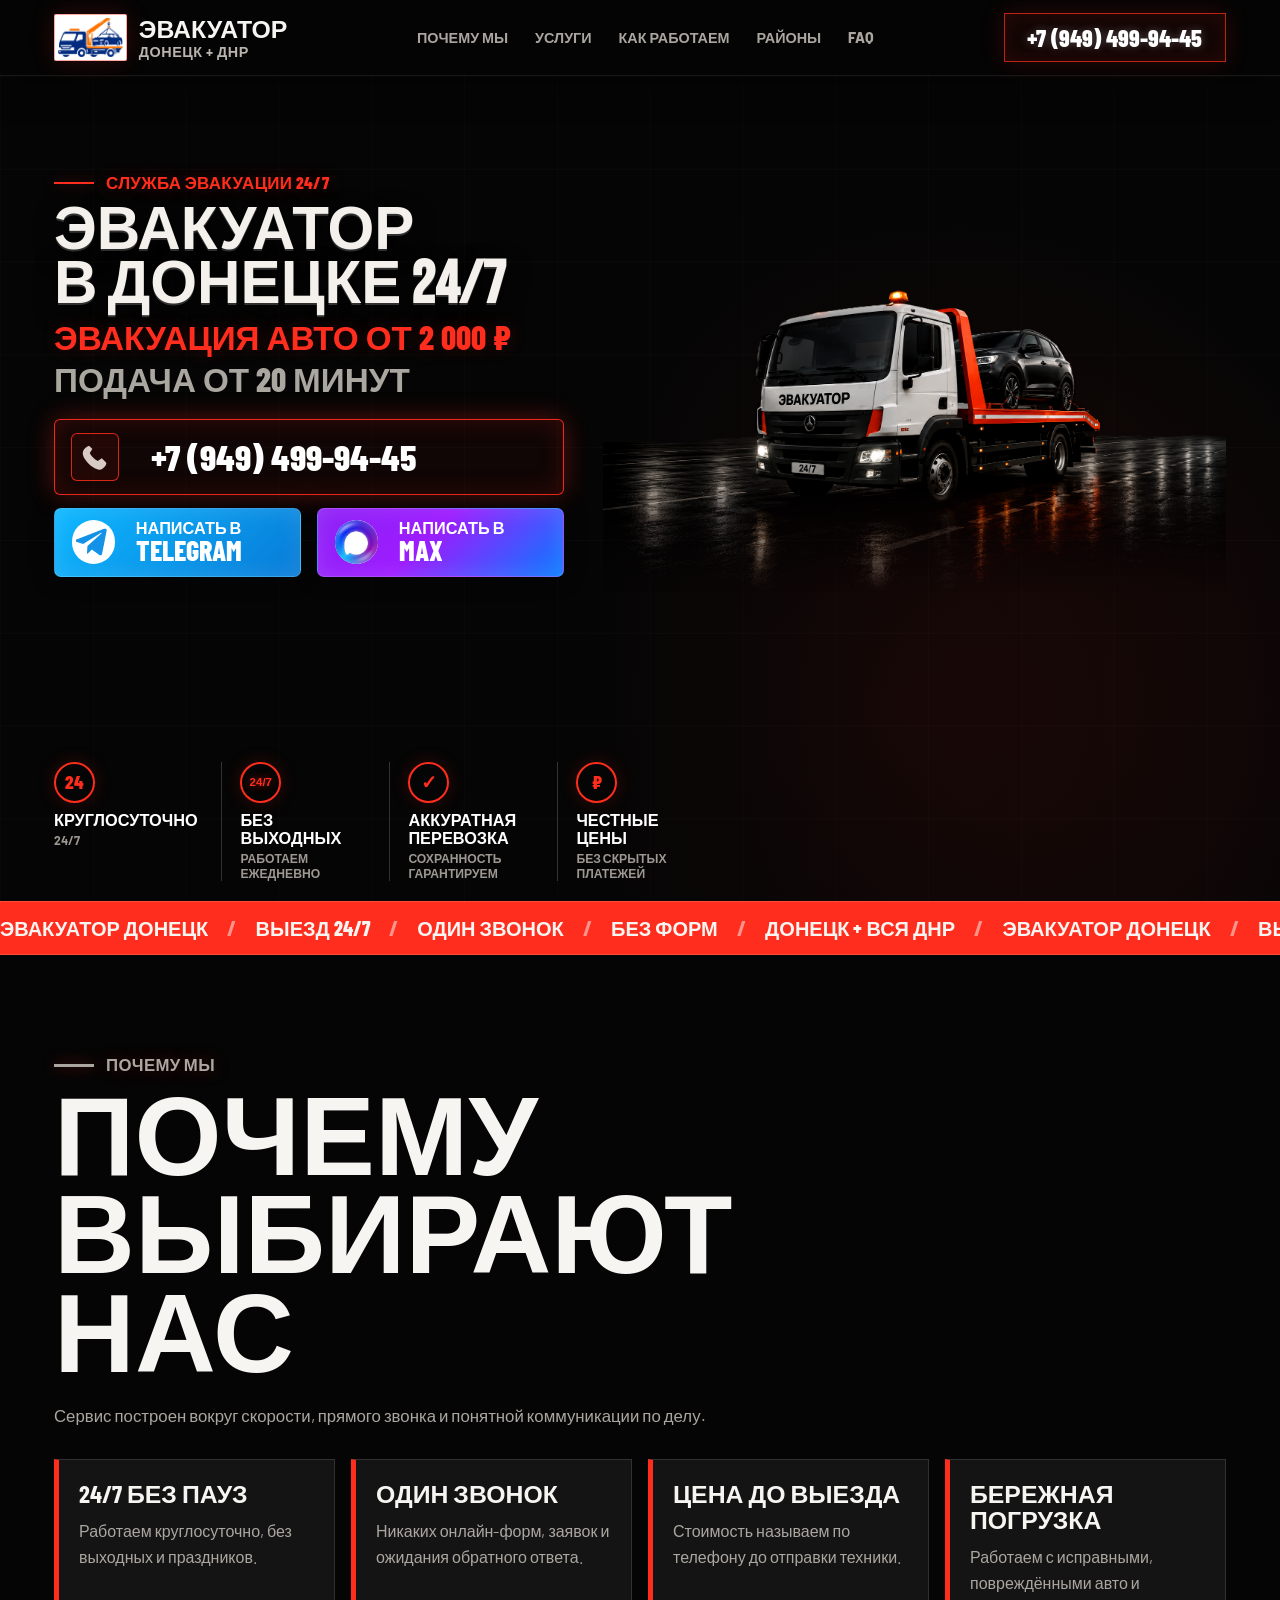
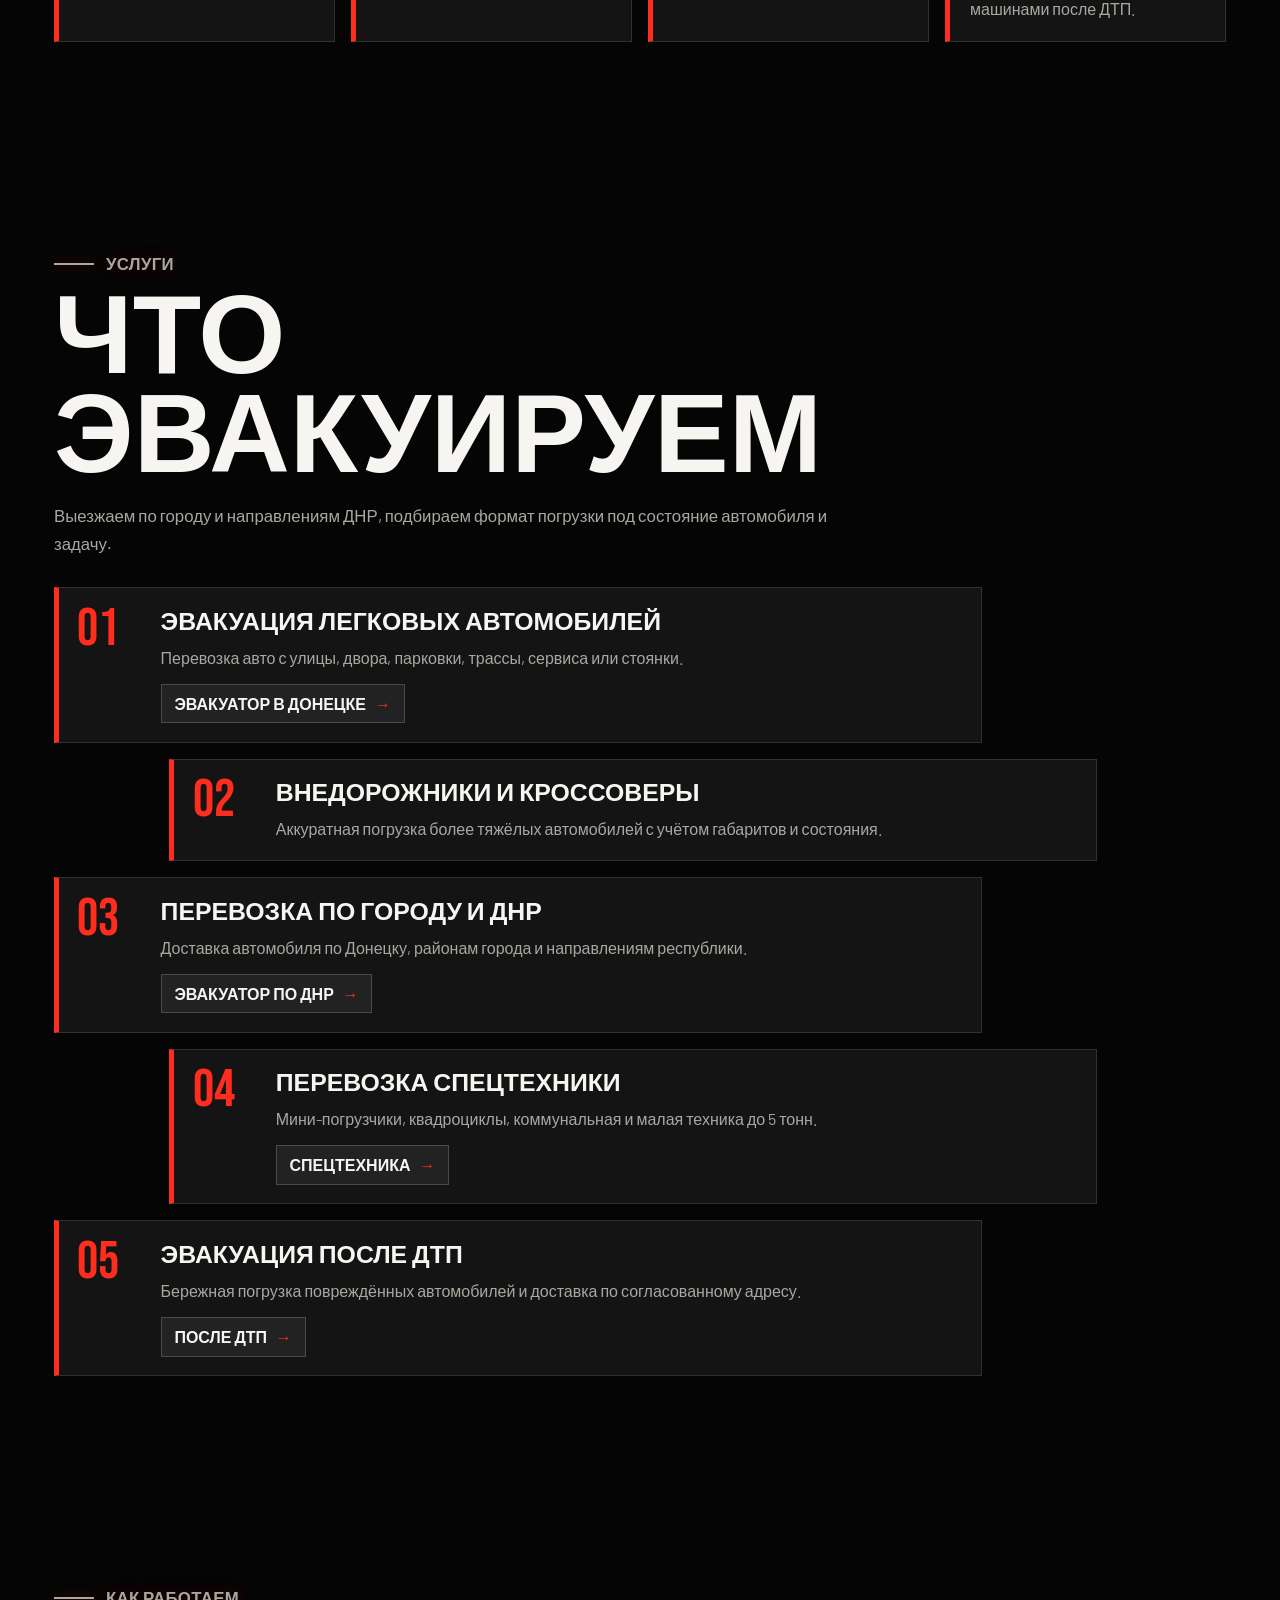
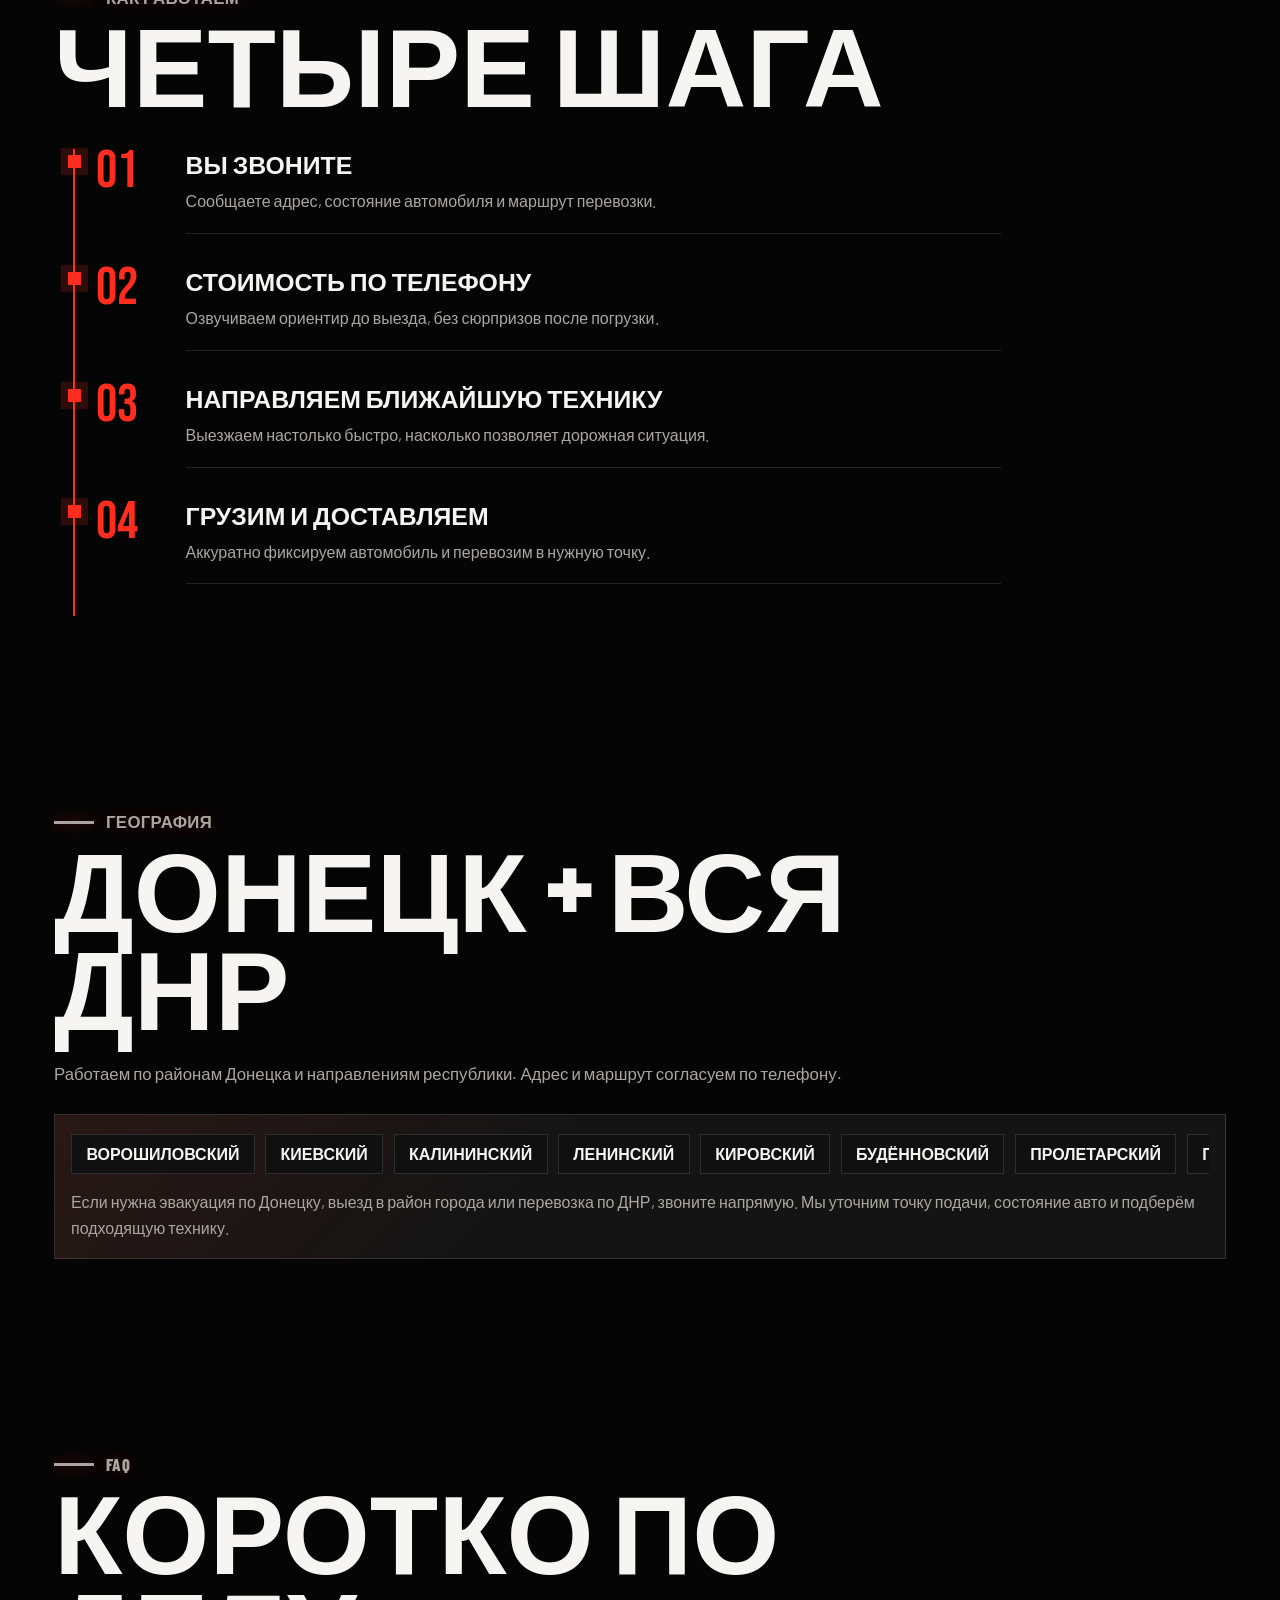
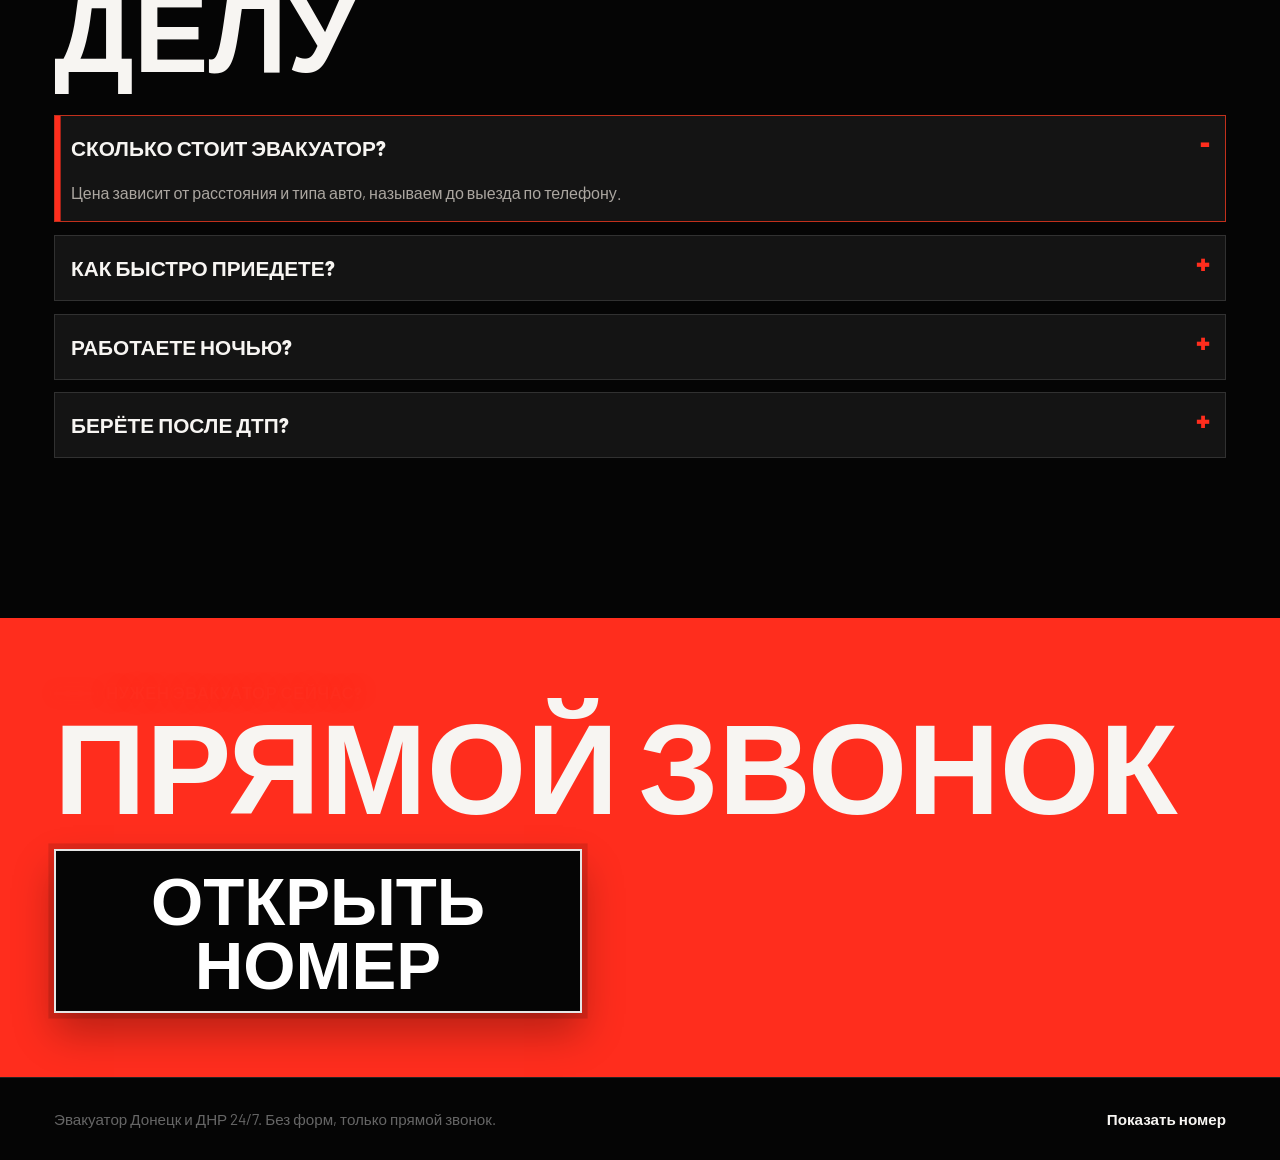
==== index.html @ 402a1382 "Make 24/7 benefit icon visible" ====
<!DOCTYPE html>
<html lang="ru">
<head>
  <!-- Yandex.Metrika counter -->
  <script type="text/javascript">
      (function(m,e,t,r,i,k,a){
          m[i]=m[i]||function(){(m[i].a=m[i].a||[]).push(arguments)};
          m[i].l=1*new Date();
          for (var j = 0; j < document.scripts.length; j++) {if (document.scripts[j].src === r) { return; }}
          k=e.createElement(t),a=e.getElementsByTagName(t)[0],k.async=1,k.src=r,a.parentNode.insertBefore(k,a)
      })(window, document,'script','https://mc.yandex.ru/metrika/tag.js?id=109136230', 'ym');

      ym(109136230, 'init', {ssr:true, webvisor:true, clickmap:true, ecommerce:"dataLayer", referrer: document.referrer, url: location.href, accurateTrackBounce:true, trackLinks:true});
  </script>
  <noscript><div><img src="https://mc.yandex.ru/watch/109136230" style="position:absolute; left:-9999px;" alt="" /></div></noscript>
  <!-- /Yandex.Metrika counter -->
  <meta charset="UTF-8">
  <meta name="viewport" content="width=device-width, initial-scale=1.0">
  <title>Эвакуатор в Донецке 24/7 | Эвакуация авто от 2 000 ₽</title>
  <meta name="description" content="Эвакуатор в Донецке и по всей ДНР 24/7. Подача от 20 минут, эвакуация авто от 2 000 ₽, звонок: +7 (949) 499-94-45.">
  <meta name="robots" content="index,follow">
  <meta name="theme-color" content="#0a0a0a">
  <link rel="canonical" href="https://evakuatordn.ru/">
  <meta property="og:locale" content="ru_RU">
  <meta property="og:type" content="website">
  <meta property="og:title" content="Эвакуатор в Донецке 24/7">
  <meta property="og:description" content="Эвакуация авто от 2 000 ₽, подача от 20 минут. Телефон: +7 (949) 499-94-45.">
  <meta property="og:url" content="https://evakuatordn.ru/">
  <meta property="og:site_name" content="Эвакуатор Донецк + ДНР">
  <meta property="og:image" content="assets/client-logo.png">
  <meta name="twitter:card" content="summary">
  <meta name="twitter:title" content="Эвакуатор в Донецке 24/7">
  <meta name="twitter:description" content="Один звонок, без форм и заявок. +7 (949) 499-94-45.">
  <link rel="icon" href="favicon.ico" sizes="any">
  <link rel="shortcut icon" href="favicon.ico" type="image/x-icon">
  <link rel="icon" type="image/png" sizes="120x120" href="favicon-120x120.png">
  <link rel="icon" type="image/png" sizes="48x48" href="favicon-48x48.png">
  <link rel="icon" type="image/png" sizes="32x32" href="favicon-32x32.png">
  <link rel="icon" type="image/png" sizes="16x16" href="favicon-16x16.png">
  <link rel="apple-touch-icon" sizes="180x180" href="apple-touch-icon.png">
  <link rel="manifest" href="site.webmanifest">
  <link rel="preconnect" href="https://fonts.googleapis.com">
  <link rel="preconnect" href="https://fonts.gstatic.com" crossorigin>
  <link href="https://fonts.googleapis.com/css2?family=Barlow:wght@400;500;600;700;800&family=Barlow+Condensed:wght@600;700;800&family=Bebas+Neue&display=swap" rel="stylesheet">
  <script type="application/ld+json">
    {
      "@context": "https://schema.org",
      "@type": "LocalBusiness",
      "name": "Эвакуатор Донецк + ДНР 24/7",
      "areaServed": ["Донецк", "ДНР"],
      "openingHours": "Mo-Su 00:00-23:59",
      "description": "Круглосуточная служба эвакуации автомобилей в Донецке и по всей ДНР.",
      "url": "https://evakuatordn.ru/",
      "telephone": "+79494999445"
    }
  </script>
  <style>
    :root {
      --bg: #0a0a0a;
      --surface: #141414;
      --surface-2: #1e1e1e;
      --red: #ff3b1f;
      --orange: #ff6b00;
      --text: #f0ede8;
      --muted: #9b948d;
      --dim: #666;
      --line: rgba(240, 237, 232, 0.12);
      --shadow: 0 26px 70px rgba(0, 0, 0, 0.45);
      --container: 1180px;
    }

    * {
      box-sizing: border-box;
    }

    html {
      scroll-behavior: smooth;
      background: var(--bg);
    }

    body {
      margin: 0;
      min-width: 320px;
      overflow-x: hidden;
      color: var(--text);
      font-family: "Barlow", Arial, sans-serif;
      background:
        linear-gradient(115deg, rgba(255, 59, 31, 0.08), transparent 36rem),
        repeating-linear-gradient(90deg, rgba(255, 255, 255, 0.025) 0 1px, transparent 1px 5rem),
        radial-gradient(circle at 92% 12%, rgba(255, 107, 0, 0.16), transparent 24rem),
        var(--bg);
    }

    body::before {
      content: "";
      position: fixed;
      inset: 0;
      z-index: -1;
      pointer-events: none;
      background:
        linear-gradient(135deg, transparent 0 48%, rgba(255, 59, 31, 0.12) 48% 49.4%, transparent 49.4% 100%),
        linear-gradient(45deg, transparent 0 61%, rgba(255, 107, 0, 0.08) 61% 62.2%, transparent 62.2% 100%);
      opacity: 0.82;
    }

    a {
      color: inherit;
      text-decoration: none;
    }

    button {
      font: inherit;
    }

    button.phone-gate {
      cursor: pointer;
      text-align: center;
    }

    .phone-gate-status {
      display: block;
      margin-top: 0.25rem;
      font-family: "Barlow", Arial, sans-serif;
      font-size: 0.78rem;
      font-weight: 700;
      line-height: 1.2;
      text-transform: none;
      opacity: 0.88;
    }

    .phone-gate.is-blocked {
      opacity: 0.72;
    }

    .phone-gate.is-pending {
      cursor: wait;
    }

    .phone-gate-number {
      display: inline-flex;
      align-items: baseline;
      justify-content: center;
      flex-wrap: nowrap;
      white-space: nowrap;
    }

    .phone-gate-number.is-animating {
      gap: 0.01em;
    }

    .phone-gate-char {
      display: inline-block;
      min-width: 0.28em;
      opacity: 0;
      transform: translateY(0.45em) scale(0.92);
      filter: blur(0.25em);
      animation: phoneCharReveal 0.48s ease-out forwards;
      animation-delay: var(--phone-char-delay, 0ms);
    }

    .footer-phone {
      display: inline-flex;
      width: max-content;
      padding: 0;
      border: 0;
      background: transparent;
      color: var(--text);
      font-weight: 800;
    }

    p,
    h1,
    h2,
    h3 {
      margin: 0;
    }

    .wrap {
      width: min(var(--container), calc(100% - 1.5rem));
      margin: 0 auto;
    }

    .site-header {
      position: sticky;
      top: 0;
      z-index: 20;
      border-bottom: 1px solid var(--line);
      background: rgba(10, 10, 10, 0.86);
      backdrop-filter: blur(18px);
    }

    .header-inner {
      display: flex;
      align-items: center;
      justify-content: space-between;
      gap: 1rem;
      min-height: 4.5rem;
    }

    .brand {
      display: inline-flex;
      align-items: center;
      gap: 0.75rem;
      min-width: 0;
    }

    .brand-mark {
      display: grid;
      place-items: center;
      width: 4.8rem;
      height: 2.85rem;
      flex: 0 0 4.8rem;
      border: 1px solid rgba(255, 59, 31, 0.65);
      background: #fff;
      box-shadow: 0 0 28px rgba(255, 59, 31, 0.24);
    }

    .brand svg {
      width: 1.55rem;
      height: 1.55rem;
      fill: none;
      stroke: var(--text);
      stroke-width: 2.2;
      stroke-linecap: round;
      stroke-linejoin: round;
    }

    .brand-mark img {
      width: 4.25rem;
      height: 2.25rem;
      object-fit: contain;
      display: block;
    }

    .brand-text {
      display: grid;
      line-height: 1;
    }

    .brand-text strong {
      font-family: "Barlow Condensed", Arial, sans-serif;
      font-size: 1.15rem;
      text-transform: uppercase;
    }

    .brand-text span {
      margin-top: 0.28rem;
      color: var(--muted);
      font-size: 0.78rem;
      font-weight: 700;
      text-transform: uppercase;
    }

    .nav {
      display: none;
      align-items: center;
      gap: 1.15rem;
      color: var(--muted);
      font-size: 0.86rem;
      font-weight: 800;
      text-transform: uppercase;
    }

    .nav a {
      transition: color 0.2s ease;
    }

    .nav a:hover,
    .nav a:focus-visible {
      color: var(--text);
    }

    .call-link {
      display: inline-flex;
      align-items: center;
      justify-content: center;
      min-height: 2.8rem;
      padding: 0.78rem 1rem;
      border: 1px solid rgba(255, 59, 31, 0.82);
      background: rgba(255, 59, 31, 0.1);
      color: var(--text);
      font-family: "Barlow Condensed", Arial, sans-serif;
      font-size: 1.05rem;
      font-weight: 800;
      box-shadow: 0 0 26px rgba(255, 59, 31, 0.22);
      white-space: nowrap;
      transition: transform 0.2s ease, background 0.2s ease, border-color 0.2s ease;
    }

    .call-link:hover,
    .call-link:focus-visible {
      transform: translateY(-2px);
      background: var(--red);
      border-color: var(--red);
    }

    .hero {
      position: relative;
      min-height: calc(100svh - 4.5rem);
      display: grid;
      align-content: center;
      padding: clamp(3rem, 11vw, 7rem) 0 3rem;
      overflow: hidden;
    }

    .hero::before {
      content: "";
      position: absolute;
      top: 12%;
      right: -26%;
      width: 68%;
      height: 40%;
      background: linear-gradient(90deg, transparent, var(--red), var(--orange));
      transform: skewX(-26deg) rotate(-9deg);
      opacity: 0.75;
      filter: blur(0.2px);
    }

    .hero-grid {
      position: relative;
      z-index: 1;
      display: grid;
      gap: 2rem;
    }

    .hero-copy {
      display: grid;
      align-content: center;
      gap: 1.1rem;
    }

    .kicker {
      display: inline-flex;
      align-items: center;
      gap: 0.7rem;
      color: var(--red);
      font-family: "Barlow Condensed", Arial, sans-serif;
      font-size: 1rem;
      font-weight: 800;
      text-transform: uppercase;
    }

    .kicker::before {
      content: "";
      width: 2.6rem;
      height: 0.18rem;
      background: var(--red);
    }

    .hero h1 {
      max-width: 12.5ch;
      font-family: "Bebas Neue", Impact, sans-serif;
      font-size: clamp(4.6rem, 15.5vw, 10.8rem);
      line-height: 0.9;
      text-transform: uppercase;
    }

    .hero h1 span:not(.cursor) {
      display: block;
    }

    .hero-title-price {
      color: var(--red);
      font-size: 0.64em;
      line-height: 0.95;
      white-space: nowrap;
    }

    .cursor {
      display: inline-block;
      width: 0.13em;
      height: 0.78em;
      margin-left: 0.05em;
      background: var(--red);
      animation: blink 0.85s step-end infinite;
      transform: translateY(0.08em);
    }

    .hero-lead {
      max-width: 46rem;
      color: var(--muted);
      font-size: clamp(1.08rem, 3.4vw, 1.45rem);
      line-height: 1.55;
    }

    .hero-actions {
      display: flex;
      flex-wrap: wrap;
      gap: 0.85rem;
    }

    .btn {
      display: inline-flex;
      align-items: center;
      justify-content: center;
      min-height: 3.65rem;
      padding: 1rem 1.35rem;
      border: 1px solid transparent;
      font-family: "Barlow Condensed", Arial, sans-serif;
      font-size: 1.2rem;
      font-weight: 800;
      text-transform: uppercase;
      transition: transform 0.2s ease, border-color 0.2s ease, background 0.2s ease;
    }

    .btn-primary {
      background: var(--red);
      color: var(--text);
      box-shadow: 0 18px 36px rgba(255, 59, 31, 0.28);
    }

    .btn-secondary {
      border-color: var(--line);
      background: rgba(255, 255, 255, 0.03);
      color: var(--text);
    }

    .btn:hover,
    .btn:focus-visible {
      transform: translateY(-3px);
      border-color: var(--red);
    }

    .hero-stats {
      display: grid;
      grid-template-columns: repeat(3, minmax(0, 1fr));
      border: 1px solid var(--line);
      background: rgba(20, 20, 20, 0.78);
    }

    .hero-stat {
      padding: 1rem;
      border-right: 1px solid var(--line);
    }

    .hero-stat:last-child {
      border-right: 0;
    }

    .hero-stat strong {
      display: block;
      color: var(--red);
      font-family: "Bebas Neue", Impact, sans-serif;
      font-size: clamp(2rem, 7vw, 3.6rem);
      line-height: 0.9;
    }

    .hero-stat span {
      display: block;
      margin-top: 0.45rem;
      color: var(--muted);
      font-size: 0.86rem;
      font-weight: 700;
      text-transform: uppercase;
    }

    .marquee {
      overflow: hidden;
      border-block: 1px solid rgba(255, 255, 255, 0.14);
      background: var(--red);
      color: var(--text);
    }

    .marquee-track {
      display: flex;
      width: max-content;
      animation: marquee 18s linear infinite;
      will-change: transform;
    }

    .marquee-group {
      display: flex;
      align-items: center;
      gap: 1.2rem;
      padding: 0.9rem 1.2rem 0.82rem 0;
      flex: 0 0 auto;
      font-family: "Barlow Condensed", Arial, sans-serif;
      font-size: 1.25rem;
      font-weight: 800;
      text-transform: uppercase;
      white-space: nowrap;
    }

    .marquee-group span::after {
      content: "/";
      margin-left: 1.2rem;
      color: rgba(240, 237, 232, 0.54);
    }

    section {
      padding: clamp(3.5rem, 10vw, 6rem) 0;
      scroll-margin-top: 5.2rem;
    }

    .section-head {
      display: grid;
      gap: 0.85rem;
      max-width: 52rem;
      margin-bottom: 1.6rem;
    }

    .section-head h2 {
      font-family: "Bebas Neue", Impact, sans-serif;
      font-size: clamp(3rem, 12vw, 7rem);
      line-height: 0.88;
      text-transform: uppercase;
    }

    .section-head p {
      color: var(--muted);
      font-size: 1.05rem;
      line-height: 1.65;
    }

    .why-row,
    .services-list {
      display: flex;
      gap: 1rem;
      overflow-x: auto;
      padding: 0.25rem 0 1rem;
      scroll-snap-type: x mandatory;
    }

    .why-row::-webkit-scrollbar,
    .services-list::-webkit-scrollbar {
      height: 0.55rem;
    }

    .why-row::-webkit-scrollbar-thumb,
    .services-list::-webkit-scrollbar-thumb {
      background: var(--red);
    }

    .why-card,
    .service-card {
      position: relative;
      min-width: min(20rem, 84vw);
      scroll-snap-align: start;
      border: 1px solid var(--line);
      border-left: 0.35rem solid var(--red);
      background: var(--surface);
      transition: transform 0.22s ease, border-color 0.22s ease, background 0.22s ease;
    }

    .why-card {
      padding: 1.25rem;
    }

    .why-card:hover,
    .service-card:hover {
      transform: translateX(0.35rem);
      border-left-color: var(--orange);
      background: var(--surface-2);
    }

    .why-card strong,
    .service-card h3 {
      display: block;
      font-family: "Barlow Condensed", Arial, sans-serif;
      font-size: 1.55rem;
      line-height: 1.05;
      text-transform: uppercase;
    }

    .why-card p,
    .service-card p {
      margin-top: 0.75rem;
      color: var(--muted);
      line-height: 1.6;
    }

    .service-link {
      display: inline-flex;
      align-items: center;
      width: max-content;
      max-width: 100%;
      margin-top: 0.85rem;
      padding: 0.55rem 0.8rem;
      border: 1px solid rgba(255, 255, 255, 0.18);
      background: rgba(255, 255, 255, 0.06);
      color: var(--text);
      font-family: "Barlow Condensed", Arial, sans-serif;
      font-size: 1rem;
      font-weight: 800;
      text-transform: uppercase;
      transition: transform 0.2s ease, border-color 0.2s ease, background 0.2s ease;
    }

    .service-link:hover,
    .service-link:focus-visible {
      transform: translateX(0.25rem);
      border-color: var(--red);
      background: rgba(255, 59, 31, 0.15);
    }

    .service-link::after {
      content: "→";
      margin-left: 0.55rem;
      color: var(--red);
    }

    .service-card {
      display: grid;
      grid-template-columns: 4.2rem minmax(0, 1fr);
      gap: 1rem;
      min-width: min(31rem, 88vw);
      padding: 1.15rem;
    }

    .service-num,
    .timeline-num {
      color: var(--red);
      font-family: "Bebas Neue", Impact, sans-serif;
      font-size: 3.3rem;
      line-height: 0.85;
    }

    .timeline {
      display: grid;
      gap: 0;
      border-left: 2px solid var(--red);
      margin-left: 1.2rem;
    }

    .timeline-item {
      position: relative;
      display: grid;
      grid-template-columns: 4.6rem minmax(0, 1fr);
      gap: 1rem;
      padding: 0 0 2rem 1.3rem;
    }

    .timeline-item::before {
      content: "";
      position: absolute;
      left: -0.47rem;
      top: 0.35rem;
      width: 0.82rem;
      height: 0.82rem;
      background: var(--red);
      box-shadow: 0 0 0 0.45rem rgba(255, 59, 31, 0.16);
    }

    .timeline-copy {
      padding-bottom: 1.2rem;
      border-bottom: 1px solid var(--line);
    }

    .timeline-copy h3 {
      font-family: "Barlow Condensed", Arial, sans-serif;
      font-size: 1.55rem;
      text-transform: uppercase;
    }

    .timeline-copy p {
      margin-top: 0.5rem;
      color: var(--muted);
      line-height: 1.6;
    }

    .coverage-panel {
      border: 1px solid var(--line);
      background:
        linear-gradient(135deg, rgba(255, 59, 31, 0.09), transparent 42%),
        var(--surface);
      padding: 1rem;
    }

    .districts {
      display: flex;
      gap: 0.65rem;
      overflow-x: auto;
      padding: 0.2rem 0 0.95rem;
      white-space: nowrap;
    }

    .districts span {
      display: inline-flex;
      align-items: center;
      min-height: 2.45rem;
      padding: 0.55rem 0.9rem;
      border: 1px solid var(--line);
      background: #101010;
      color: var(--text);
      font-family: "Barlow Condensed", Arial, sans-serif;
      font-weight: 800;
      text-transform: uppercase;
    }

    .coverage-panel p {
      color: var(--muted);
      line-height: 1.65;
    }

    .faq-list {
      display: grid;
      gap: 0.8rem;
    }

    .faq-item {
      border: 1px solid var(--line);
      background: var(--surface);
    }

    .faq-item summary {
      position: relative;
      display: flex;
      align-items: center;
      justify-content: space-between;
      gap: 1rem;
      padding: 1rem;
      cursor: pointer;
      font-family: "Barlow Condensed", Arial, sans-serif;
      font-size: 1.3rem;
      font-weight: 800;
      text-transform: uppercase;
      list-style: none;
    }

    .faq-item summary::-webkit-details-marker {
      display: none;
    }

    .faq-item summary::after {
      content: "+";
      color: var(--red);
      font-family: "Bebas Neue", Impact, sans-serif;
      font-size: 2rem;
      line-height: 1;
    }

    .faq-item[open] {
      border-color: rgba(255, 59, 31, 0.74);
      box-shadow: inset 0.35rem 0 0 var(--red);
    }

    .faq-item[open] summary::after {
      content: "-";
    }

    .faq-item p {
      padding: 0 1rem 1rem;
      color: var(--muted);
      line-height: 1.6;
    }

    .final-cta {
      margin: clamp(2rem, 7vw, 4rem) 0 0;
      padding: clamp(2rem, 8vw, 4rem) 0;
      background: var(--red);
      color: var(--text);
    }

    .cta-inner {
      display: grid;
      gap: 1rem;
    }

    .final-cta h2 {
      font-family: "Bebas Neue", Impact, sans-serif;
      font-size: clamp(3.2rem, 13vw, 8rem);
      line-height: 0.88;
      text-transform: uppercase;
    }

    .final-phone {
      display: inline-flex;
      align-items: center;
      justify-content: center;
      width: min(100%, 33rem);
      min-height: 5.35rem;
      padding: 1rem 1.25rem;
      border: 2px solid rgba(255, 255, 255, 0.9);
      background: #050505;
      color: #ffffff;
      font-family: "Barlow Condensed", Arial, sans-serif;
      font-size: clamp(1.75rem, 7vw, 4.2rem);
      font-weight: 800;
      line-height: 0.95;
      text-align: center;
      text-transform: uppercase;
      box-shadow:
        0 0 0 0.35rem rgba(5, 5, 5, 0.12),
        0 1.25rem 2.4rem rgba(0, 0, 0, 0.28);
      transition: transform 0.2s ease, box-shadow 0.2s ease, background 0.2s ease;
    }

    .final-phone:hover,
    .final-phone:focus-visible {
      transform: translateY(-2px);
      background: #121212;
      box-shadow:
        0 0 0 0.35rem rgba(255, 255, 255, 0.13),
        0 1.45rem 2.7rem rgba(0, 0, 0, 0.34);
    }

    .final-phone .phone-gate-number {
      width: 100%;
      color: #ffffff;
      text-shadow: 0 0.08rem 0.3rem rgba(0, 0, 0, 0.45);
    }

    .site-footer {
      padding: 2rem 0 6rem;
      border-top: 1px solid var(--line);
      color: var(--dim);
      font-size: 0.95rem;
    }

    .footer-inner {
      display: grid;
      gap: 0.65rem;
    }

    .mobile-call {
      position: fixed;
      left: auto;
      right: 1rem;
      bottom: 1rem;
      z-index: 30;
      display: inline-flex;
      align-items: center;
      justify-content: center;
      min-height: 3.6rem;
      padding: 0.9rem 1.15rem;
      background: var(--red);
      color: var(--text);
      font-family: "Barlow Condensed", Arial, sans-serif;
      font-size: 1.15rem;
      font-weight: 800;
      text-transform: uppercase;
      white-space: nowrap;
      box-shadow: 0 18px 40px rgba(255, 59, 31, 0.38);
      transition: transform 0.2s ease, background 0.2s ease;
    }

    .mobile-call:hover,
    .mobile-call:focus-visible {
      transform: translateY(-3px);
      background: #e62a14;
    }

    .reveal {
      opacity: 0;
      transform: translateY(1.6rem);
      transition: opacity 0.55s ease, transform 0.55s ease;
    }

    .reveal.is-visible {
      opacity: 1;
      transform: translateY(0);
    }

    @keyframes marquee {
      from {
        transform: translateX(0);
      }

      to {
        transform: translateX(-25%);
      }
    }

    @keyframes phoneCharReveal {
      to {
        opacity: 1;
        transform: translateY(0) scale(1);
        filter: blur(0);
      }
    }

    @keyframes blink {
      0%,
      48% {
        opacity: 1;
      }

      49%,
      100% {
        opacity: 0;
      }
    }

    @media (min-width: 760px) {
      .wrap {
        width: min(var(--container), calc(100% - 3rem));
      }

      .nav {
        display: flex;
      }

      .hero-grid {
        grid-template-columns: minmax(0, 1fr) minmax(18rem, 0.48fr);
        align-items: end;
      }

      .hero-stats {
        align-self: end;
        grid-template-columns: 1fr;
      }

      .hero-stat {
        border-right: 0;
        border-bottom: 1px solid var(--line);
      }

      .hero-stat:last-child {
        border-bottom: 0;
      }

      .why-card {
        min-width: 16rem;
      }

      .timeline {
        max-width: 58rem;
      }

      .site-footer {
        padding-bottom: 2rem;
      }

      .footer-inner {
        grid-template-columns: 1fr auto;
        align-items: center;
      }

      .mobile-call {
        right: 1.2rem;
        bottom: 1.2rem;
      }
    }

    @media (max-width: 520px) {
      .wrap {
        width: min(var(--container), calc(100% - 1.5rem));
      }

      .header-inner {
        gap: 0.55rem;
      }

      .brand {
        gap: 0.55rem;
      }

      .brand-mark {
        width: 3.65rem;
        height: 2.35rem;
        flex-basis: 3.65rem;
      }

      .brand-mark img {
        width: 3.2rem;
        height: 1.9rem;
      }

      .brand-text strong {
        font-size: 1rem;
      }

      .brand-text span {
        font-size: 0.7rem;
      }

      .call-link {
        flex: 0 1 auto;
        min-width: 0;
        max-width: 10.4rem;
        padding: 0.62rem 0.68rem;
        font-size: 0.9rem;
      }

      .hero h1 {
        max-width: 100%;
        overflow: visible;
        font-size: clamp(3.45rem, 13.8vw, 4.65rem);
        line-height: 1;
      }

      .hero-title-price {
        font-size: clamp(1.65rem, 7.15vw, 2.25rem);
        line-height: 1.08;
      }

      .hero-lead {
        max-width: 21rem;
      }

      .hero-actions {
        max-width: 18rem;
      }

      .mobile-call {
        left: 0;
        right: 0;
        bottom: 0;
        width: auto;
        min-height: 4.35rem;
        font-size: 1.05rem;
      }
    }

    @media (min-width: 1080px) {
      .why-row {
        overflow: visible;
      }

      .why-card {
        flex: 1 1 0;
        min-width: 0;
      }

      .services-list {
        flex-direction: column;
        overflow: visible;
      }

      .service-card {
        width: min(100%, 58rem);
      }

      .service-card:nth-child(even) {
        margin-left: min(9vw, 8rem);
      }
    }

    /* Redesign hero to match the supplied dark evacuation mockup. */
    :root {
      --red: #ff2d1d;
      --red-deep: #9f160f;
      --red-glow: rgba(255, 45, 29, 0.42);
      --blue: #1097f2;
      --blue-dark: #036dc1;
      --violet: #8f20ff;
      --violet-dark: #0b72ff;
      --text: #f7f5f2;
      --muted: #aba6a0;
      --line: rgba(255, 255, 255, 0.12);
      --container: 1172px;
    }

    body {
      background: #050505;
    }

    body::before {
      background:
        repeating-linear-gradient(90deg, rgba(255, 255, 255, 0.035) 0 1px, transparent 1px 5.75rem),
        repeating-linear-gradient(0deg, rgba(255, 255, 255, 0.025) 0 1px, transparent 1px 5.75rem);
      opacity: 0.5;
    }

    .site-header {
      position: sticky;
      z-index: 60;
      border-bottom: 1px solid rgba(255, 255, 255, 0.08);
      background: rgba(5, 5, 5, 0.91);
      box-shadow: 0 10px 34px rgba(0, 0, 0, 0.36);
    }

    .header-inner {
      min-height: 4.7rem;
    }

    .brand-mark {
      width: 4.55rem;
      height: 2.95rem;
      flex-basis: 4.55rem;
      border-color: rgba(255, 45, 29, 0.42);
      border-radius: 2px;
      box-shadow: 0 0 24px rgba(255, 45, 29, 0.18);
    }

    .brand-mark img {
      width: 4.05rem;
      height: 2.42rem;
    }

    .brand-text strong {
      font-size: 1.55rem;
      letter-spacing: 0;
      color: var(--text);
    }

    .brand-text span {
      color: #b9b4ad;
      font-size: 0.9rem;
      letter-spacing: 0.035em;
    }

    .nav {
      display: flex;
      gap: clamp(1rem, 2.1vw, 2rem);
      font-size: 0.9rem;
      color: #aaa59f;
    }

    .call-link {
      min-width: 13.9rem;
      min-height: 3rem;
      padding: 0.72rem 1.15rem;
      border: 1px solid rgba(255, 45, 29, 0.72);
      border-radius: 0;
      background: rgba(255, 45, 29, 0.055);
      color: #ffffff;
      font-family: "Barlow Condensed", Arial, sans-serif;
      font-size: 1.5rem;
      font-weight: 800;
      line-height: 1;
      text-shadow: 0 0 10px rgba(255, 255, 255, 0.28);
      box-shadow: inset 0 0 18px rgba(255, 45, 29, 0.1), 0 0 25px rgba(255, 45, 29, 0.16);
    }

    .menu-button {
      display: none;
      width: 3.2rem;
      height: 3.2rem;
      padding: 0;
      border: 0;
      background: transparent;
      color: var(--text);
    }

    .menu-button span {
      display: block;
      width: 2.45rem;
      height: 0.24rem;
      margin: 0.35rem auto;
      border-radius: 999px;
      background: currentColor;
      box-shadow: 0 0 12px rgba(255, 255, 255, 0.22);
    }

    .hero {
      isolation: isolate;
      min-height: calc(100svh - 4.7rem);
      align-content: start;
      padding: clamp(1.8rem, 3.2vw, 2.8rem) 0 1rem;
      background:
        linear-gradient(90deg, #050505 0%, #050505 43%, rgba(5, 5, 5, 0.83) 57%, rgba(5, 5, 5, 0.36) 100%),
        radial-gradient(circle at 70% 76%, rgba(255, 45, 29, 0.22), transparent 32rem);
    }

    .hero::before {
      content: none;
      display: none;
      z-index: -2;
    }

    .hero::after {
      content: "";
      position: absolute;
      inset: 0;
      z-index: -4;
      background:
        linear-gradient(180deg, rgba(255, 255, 255, 0.05) 0 1px, transparent 1px 100%),
        linear-gradient(90deg, rgba(255, 255, 255, 0.04) 0 1px, transparent 1px 100%);
      background-size: 5.8rem 5.8rem;
      opacity: 0.45;
    }

    .hero-grid {
      grid-template-columns: minmax(0, 0.92fr) minmax(28rem, 1.08fr);
      align-items: center;
      min-height: calc(100svh - 8.5rem);
      gap: clamp(1.5rem, 3vw, 3.5rem);
    }

    .hero-copy {
      align-content: start;
      gap: 0.62rem;
      padding-top: 0;
      min-width: 0;
    }

    .kicker {
      gap: 0.75rem;
      color: var(--red);
      font-size: 1.06rem;
      letter-spacing: 0.02em;
      text-shadow: 0 0 18px rgba(255, 45, 29, 0.28);
    }

    .kicker::before {
      width: 2.5rem;
      height: 0.16rem;
      background: currentColor;
      box-shadow: 0 0 14px var(--red-glow);
    }

    .hero h1 {
      max-width: 100%;
      color: #f4f1ec;
      font-size: clamp(3.25rem, 4.7vw, 4.65rem);
      line-height: 0.9;
      letter-spacing: 0;
      text-shadow:
        0 2px 0 rgba(255, 255, 255, 0.18),
        0 8px 22px rgba(0, 0, 0, 0.76);
    }

    .hero-title-price {
      display: block;
      color: var(--red);
      font-family: "Barlow Condensed", Arial, sans-serif;
      font-size: clamp(1.65rem, 2.6vw, 2.25rem);
      font-weight: 800;
      line-height: 0.94;
      text-transform: uppercase;
      white-space: nowrap;
      text-shadow: 0 0 18px rgba(255, 45, 29, 0.18);
    }

    .hero-lead {
      max-width: 27rem;
      color: #aaa6a0;
      font-family: "Barlow Condensed", Arial, sans-serif;
      font-size: clamp(1.55rem, 2.8vw, 2.08rem);
      font-weight: 800;
      line-height: 1;
      text-transform: uppercase;
    }

    .hero-actions {
      display: grid;
      width: min(100%, 35.2rem);
      gap: 0.78rem;
      margin-top: 0.8rem;
    }

    .hero-phone {
      display: grid;
      grid-template-columns: 3.75rem 1fr;
      align-items: center;
      gap: 1.25rem;
      min-height: 4.75rem;
      padding: 0.68rem 1rem;
      border: 1px solid rgba(255, 45, 29, 0.92);
      border-radius: 6px;
      background: rgba(255, 45, 29, 0.045);
      color: #ffffff;
      font-family: "Barlow Condensed", Arial, sans-serif;
      font-size: clamp(2rem, 2.85vw, 2.75rem);
      font-weight: 800;
      line-height: 1;
      box-shadow:
        inset 0 0 26px rgba(255, 45, 29, 0.16),
        0 0 26px rgba(255, 45, 29, 0.32);
      white-space: nowrap;
    }

    .hero-phone-icon {
      display: grid;
      place-items: center;
      width: 3rem;
      height: 3rem;
      border: 1px solid rgba(255, 45, 29, 0.82);
      border-radius: 6px;
      color: #d7cbc4;
      background: rgba(255, 45, 29, 0.08);
    }

    .hero-phone-icon svg,
    .messenger-icon svg {
      width: 2.15rem;
      height: 2.15rem;
      fill: currentColor;
    }

    .messenger-row {
      display: grid;
      grid-template-columns: repeat(2, minmax(0, 1fr));
      gap: 1rem;
    }

    .messenger-btn {
      display: grid;
      grid-template-columns: 4rem 1fr;
      align-items: center;
      min-height: 4.25rem;
      padding: 0.72rem 1.05rem;
      border: 1px solid rgba(255, 255, 255, 0.2);
      border-radius: 7px;
      color: #ffffff;
      overflow: hidden;
      min-width: 0;
      box-shadow: inset 0 0 22px rgba(255, 255, 255, 0.13), 0 0 22px rgba(0, 0, 0, 0.34);
    }

    .messenger-telegram {
      background: linear-gradient(135deg, #0db7ff, #087bd8);
    }

    .messenger-max {
      background: linear-gradient(135deg, #8d20f6 0%, #9d1cff 44%, #087bff 100%);
    }

    .messenger-icon {
      display: grid;
      place-items: center;
      width: 2.7rem;
      height: 2.7rem;
      border-radius: 999px;
      background: #ffffff;
      color: #1392e8;
    }

    .messenger-icon-max {
      overflow: hidden;
      background: #ffffff;
      border: 0;
    }

    .messenger-icon-max::after {
      content: none;
    }

    .messenger-icon-max img {
      width: 100%;
      height: 100%;
      object-fit: cover;
      transform: scale(1.2);
    }

    .messenger-btn small,
    .messenger-btn strong {
      display: block;
      font-family: "Barlow Condensed", Arial, sans-serif;
      line-height: 0.95;
      text-transform: uppercase;
    }

    .messenger-btn small {
      font-size: 1.02rem;
      font-weight: 600;
    }

    .messenger-btn strong {
      margin-top: 0.12rem;
      font-size: 1.75rem;
      font-weight: 800;
    }

    .hero-visual {
      position: relative;
      z-index: 0;
      width: 100%;
      min-width: 0;
      height: clamp(21rem, 34vw, 30rem);
      pointer-events: none;
    }

    .hero-red-slab {
      display: none;
    }

    .hero-visual picture,
    .hero-visual img {
      position: absolute;
      inset: 0;
      width: 100%;
      height: 100%;
    }

    .hero-visual img {
      z-index: 1;
      object-fit: contain;
      object-position: center bottom;
      filter: contrast(1.04) saturate(1.05) brightness(1.06);
      mix-blend-mode: normal;
      -webkit-mask-image: linear-gradient(to bottom, #000 0%, #000 68%, rgba(0, 0, 0, 0.92) 76%, transparent 100%);
      mask-image: linear-gradient(to bottom, #000 0%, #000 68%, rgba(0, 0, 0, 0.92) 76%, transparent 100%);
    }

    .hero-visual::after {
      content: none;
    }

    .hero-benefits {
      grid-column: 1 / -1;
      display: grid;
      grid-template-columns: repeat(4, minmax(0, 1fr));
      width: min(42rem, 100%);
      align-self: end;
      margin-top: 0.85rem;
      color: #ffffff;
    }

    .hero-benefit {
      display: grid;
      gap: 0.28rem;
      min-height: 4.7rem;
      padding: 0 1.15rem;
      border-right: 1px solid rgba(255, 255, 255, 0.18);
      align-content: start;
    }

    .hero-benefit:first-child {
      padding-left: 0;
    }

    .hero-benefit:last-child {
      border-right: 0;
    }

    .benefit-icon {
      display: grid;
      place-items: center;
      width: 2.55rem;
      height: 2.55rem;
      margin-bottom: 0.25rem;
      border: 2px solid var(--red);
      border-radius: 999px;
      color: var(--red);
      font-family: "Barlow Condensed", Arial, sans-serif;
      font-size: 1.18rem;
      font-weight: 800;
      line-height: 1;
      box-shadow: 0 0 18px rgba(255, 45, 29, 0.18);
    }

    .benefit-icon-247 {
      font-family: Arial, sans-serif;
      font-size: 0.72rem;
      font-weight: 900;
      letter-spacing: 0;
      line-height: 1;
      text-shadow: 0 0 8px rgba(255, 45, 29, 0.65);
    }

    .benefit-icon-247 b {
      display: block;
      color: inherit;
      font: inherit;
    }

    .hero-benefit strong {
      font-family: "Barlow Condensed", Arial, sans-serif;
      font-size: 1.02rem;
      line-height: 1.07;
      text-transform: uppercase;
    }

    .hero-benefit span:last-child {
      color: #9d9891;
      font-size: 0.76rem;
      font-weight: 700;
      line-height: 1.25;
      text-transform: uppercase;
    }

    .mobile-call {
      display: none !important;
    }

    @media (min-width: 1180px) {
      .hero-grid {
        grid-template-columns: minmax(0, 0.9fr) minmax(32rem, 1.1fr);
      }
    }

    @media (max-width: 980px) {
      .nav {
        display: none;
      }

      .menu-button {
        display: block;
      }

      .call-link {
        min-width: 12.4rem;
        font-size: 1.32rem;
      }

      .hero-grid {
        grid-template-columns: 1fr;
        min-height: auto;
      }

      .hero h1 {
        font-size: clamp(3.9rem, 8.4vw, 5.1rem);
      }

      .hero-visual {
        width: min(48rem, 100%);
        height: min(27rem, 54vw);
        margin: 0 auto;
      }
    }

    @media (max-width: 640px) {
      .site-header {
        position: relative;
        overflow: hidden;
      }

      .site-header .wrap {
        width: calc(100vw - 1.5rem);
        max-width: calc(100vw - 1.5rem);
      }

      .header-inner {
        position: relative;
        min-height: 5rem;
        gap: 0.45rem;
        padding-right: 0;
      }

      .brand-mark {
        width: 3.75rem;
        height: 2.7rem;
        flex-basis: 3.75rem;
      }

      .brand-mark img {
        width: 3.3rem;
        height: 2.12rem;
      }

      .brand-text strong {
        font-size: 1.08rem;
      }

      .brand-text span {
        font-size: 0.65rem;
      }

      .call-link {
        position: static;
        min-width: 0;
        width: 3rem;
        height: 3rem;
        margin-left: auto;
        padding: 0;
        font-size: 0;
        border-radius: 5px;
        transform: none;
        z-index: 2;
      }

      .call-link::before {
        content: "\260E";
        font-size: 1.55rem;
        line-height: 1;
      }

      .menu-button {
        position: static;
        display: grid;
        place-content: center;
        flex: 0 0 2.7rem;
        width: 2.7rem;
        height: 2.7rem;
        transform: none;
        z-index: 3;
      }

      .menu-button span {
        width: 2rem;
        height: 0.2rem;
      }

      .nav.is-open {
        position: fixed;
        top: 5rem;
        left: 0.75rem;
        right: 0.75rem;
        z-index: 80;
        display: grid;
        gap: 0.75rem;
        padding: 1rem;
        border: 1px solid rgba(255, 45, 29, 0.55);
        border-radius: 7px;
        background: rgba(5, 5, 5, 0.96);
        box-shadow: 0 18px 42px rgba(0, 0, 0, 0.55);
      }

      .hero {
        min-height: auto;
        padding: 2.1rem 0 0;
        background: #050505;
      }

      .hero::before {
        right: -9.5rem;
        bottom: 15.7rem;
        width: 28rem;
        height: 13rem;
      }

      .hero-grid {
        gap: 0;
      }

      .hero-copy {
        gap: 0.7rem;
        padding-top: 0;
      }

      .kicker {
        font-size: 1rem;
      }

      .hero h1 {
        max-width: 100%;
        font-size: clamp(3.12rem, 13.7vw, 3.65rem);
        line-height: 0.92;
      }

      .hero-title-price {
        max-width: 21rem;
        font-size: clamp(1.04rem, 4.65vw, 1.24rem);
        line-height: 1.08;
        white-space: normal;
      }

      .hero-lead {
        font-size: clamp(1.18rem, 5.1vw, 1.42rem);
      }

      .hero-actions {
        width: 100%;
        gap: 0.7rem;
        margin-top: 1.25rem;
      }

      .hero-phone {
        grid-template-columns: 3.25rem 1fr;
        gap: 0.72rem;
        min-height: 5.55rem;
        padding: 0.78rem 0.85rem;
        font-size: clamp(1.9rem, 8.15vw, 2.28rem);
        border-radius: 7px;
      }

      .hero-phone-icon {
        width: 3.25rem;
        height: 3.25rem;
      }

      .messenger-row {
        grid-template-columns: 1fr;
        gap: 0.7rem;
      }

      .messenger-btn {
        grid-template-columns: 4.25rem 1fr;
        min-height: 5.35rem;
        padding: 0.85rem 1.15rem;
      }

      .messenger-icon {
        width: 3.45rem;
        height: 3.45rem;
      }

      .messenger-icon svg {
        width: 2.5rem;
        height: 2.5rem;
      }

      .messenger-icon-max {
        border-width: 0.68rem;
      }

      .messenger-btn small {
        font-size: 1.04rem;
      }

      .messenger-btn strong {
        font-size: 1.84rem;
      }

      .hero-visual {
        position: relative;
        right: auto;
        bottom: auto;
        width: calc(100% + 1.5rem);
        height: clamp(13rem, 60vw, 18rem);
        margin: 0.35rem -0.75rem 0;
        order: 2;
      }

      .hero-red-slab {
        inset: 22% -22% 15% 45%;
      }

      .hero-visual img {
        object-position: center bottom;
        filter: contrast(1.04) saturate(1.05) brightness(1.06);
      }

      .hero-benefits {
        order: 3;
        width: 100%;
        grid-template-columns: repeat(4, minmax(0, 1fr));
        margin: 0;
        padding: 0 0 1.8rem;
      }

      .hero-benefit {
        min-height: 8.2rem;
        padding: 0 0.3rem;
        text-align: center;
        justify-items: center;
      }

      .hero-benefit:first-child {
        padding-left: 0;
      }

      .hero-benefit:last-child {
        padding-right: 0;
      }

      .hero-benefit:nth-child(4) {
        display: grid;
      }

      .hero-benefits {
        grid-template-columns: repeat(2, minmax(0, 1fr));
        row-gap: 1rem;
      }

      .benefit-icon {
        width: 2.05rem;
        height: 2.05rem;
        font-size: 0.92rem;
      }

      .benefit-icon-247 {
        width: 2.3rem;
        height: 2.3rem;
        font-size: 0.62rem;
      }

      .hero-benefit strong {
        font-size: 0.66rem;
      }

      .hero-benefit span:last-child {
        font-size: 0.54rem;
      }

      .marquee {
        display: none;
      }
    }

    @media (max-width: 400px) {
      .brand-text strong {
        font-size: 1.18rem;
      }

      .brand-text span {
        font-size: 0.72rem;
      }

      .hero h1 {
        font-size: 2.9rem;
      }

      .hero-phone {
        font-size: 1.72rem;
      }
    }

    @media (prefers-reduced-motion: reduce) {
      *,
      *::before,
      *::after {
        animation-duration: 0.01ms !important;
        animation-iteration-count: 1 !important;
        transition-duration: 0.01ms !important;
      }

      html {
        scroll-behavior: auto;
      }

      .reveal {
        opacity: 1;
        transform: none;
      }
    }
  </style>
</head>
<body>
  <header class="site-header">
    <div class="wrap header-inner">
      <a class="brand" href="#hero" aria-label="Эвакуатор Донецк и ДНР">
        <span class="brand-mark" aria-hidden="true">
          <img src="assets/client-logo.png" alt="">
        </span>
        <span class="brand-text">
          <strong>Эвакуатор</strong>
          <span>Донецк + ДНР</span>
        </span>
      </a>

      <nav class="nav" aria-label="Навигация">
        <a href="#why">Почему мы</a>
        <a href="#services">Услуги</a>
        <a href="#how">Как работаем</a>
        <a href="#coverage">Районы</a>
        <a href="#faq">FAQ</a>
      </nav>

      <a class="call-link" href="tel:+79494999445" aria-label="Позвонить +7 949 499 94 45">+7 (949) 499-94-45</a>
      <button class="menu-button" type="button" aria-label="Открыть меню" aria-expanded="false"><span></span><span></span><span></span></button>
    </div>
  </header>

  <main>
    <section class="hero" id="hero">
      <div class="wrap hero-grid">
        <div class="hero-copy">
          <p class="kicker">Служба эвакуации 24/7</p>
          <h1><span>Эвакуатор</span><span>в Донецке 24/7</span></h1>
          <p class="hero-title-price">Эвакуация авто от 2 000 ₽</p>
          <p class="hero-lead">Подача от 20 минут</p>

          <div class="hero-actions">
            <a class="hero-phone" href="tel:+79494999445" aria-label="Позвонить +7 949 499 94 45">
              <span class="hero-phone-icon" aria-hidden="true">
                <svg viewBox="0 0 24 24" focusable="false">
                  <path d="M7.2 3.4 10 6.2 8.2 9c1.2 2.4 3.1 4.3 5.6 5.6l2.8-1.8 2.8 2.8c.4.4.5 1 .2 1.5-.8 1.6-2.1 2.9-3.6 3.4-1.2.4-2.6.1-4.3-.7a21.2 21.2 0 0 1-7.5-7.5c-.8-1.7-1.1-3.1-.7-4.3.5-1.5 1.8-2.8 3.4-3.6.5-.3 1.1-.2 1.5.2Z"/>
                </svg>
              </span>
              <span>+7 (949) 499-94-45</span>
            </a>

            <div class="messenger-row" aria-label="Мессенджеры">
              <a class="messenger-btn messenger-telegram" href="tg://resolve?phone=79494999109" data-telegram-phone="79494999109" aria-label="Написать в Telegram">
                <span class="messenger-icon" aria-hidden="true">
                  <svg viewBox="0 0 24 24" focusable="false">
                    <path d="M21.5 3.5 18.2 20c-.2 1.1-1 1.4-1.9.9l-5.2-3.8-2.5 2.4c-.3.3-.5.5-1 .5l.4-5.3 9.7-8.8c.4-.4-.1-.6-.7-.2L5 13.2.1 11.7c-1.1-.3-1.1-1.1.2-1.6L19.6 2.7c.9-.3 1.8.2 1.9.8Z"/>
                  </svg>
                </span>
                <span><small>Написать в</small><strong>Telegram</strong></span>
              </a>

              <a class="messenger-btn messenger-max" href="https://max.ru/" target="_blank" rel="noopener" data-max-phone="7949449999445" aria-label="Написать в MAX">
                <span class="messenger-icon messenger-icon-max" aria-hidden="true"><img src="assets/max-logo.jpg" alt=""></span>
                <span><small>Написать в</small><strong>MAX</strong></span>
              </a>
            </div>
          </div>
        </div>

        <div class="hero-visual" aria-hidden="true">
          <img src="assets/tow-truck-road.png" alt="">
        </div>

        <div class="hero-benefits" aria-label="Преимущества">
          <div class="hero-benefit">
            <span class="benefit-icon">24</span>
            <strong>Круглосуточно</strong>
            <span>24/7</span>
          </div>
          <div class="hero-benefit">
            <span class="benefit-icon benefit-icon-247" aria-label="24 часа, 7 дней в неделю"><b>24/7</b></span>
            <strong>Без выходных</strong>
            <span>Работаем ежедневно</span>
          </div>
          <div class="hero-benefit">
            <span class="benefit-icon">✓</span>
            <strong>Аккуратная перевозка</strong>
            <span>Сохранность гарантируем</span>
          </div>
          <div class="hero-benefit">
            <span class="benefit-icon">₽</span>
            <strong>Честные цены</strong>
            <span>Без скрытых платежей</span>
          </div>
        </div>
      </div>
    </section>

    <div class="marquee" aria-label="Бегущая строка">
      <div class="marquee-track">
        <div class="marquee-group">
          <span>Эвакуатор Донецк</span>
          <span>Выезд 24/7</span>
          <span>Один звонок</span>
          <span>Без форм</span>
          <span>Донецк + вся ДНР</span>
        </div>
        <div class="marquee-group" aria-hidden="true">
          <span>Эвакуатор Донецк</span>
          <span>Выезд 24/7</span>
          <span>Один звонок</span>
          <span>Без форм</span>
          <span>Донецк + вся ДНР</span>
        </div>
        <div class="marquee-group" aria-hidden="true">
          <span>Эвакуатор Донецк</span>
          <span>Выезд 24/7</span>
          <span>Один звонок</span>
          <span>Без форм</span>
          <span>Донецк + вся ДНР</span>
        </div>
        <div class="marquee-group" aria-hidden="true">
          <span>Эвакуатор Донецк</span>
          <span>Выезд 24/7</span>
          <span>Один звонок</span>
          <span>Без форм</span>
          <span>Донецк + вся ДНР</span>
        </div>
      </div>
    </div>

    <section id="why" class="reveal">
      <div class="wrap">
        <div class="section-head">
          <p class="kicker">Почему мы</p>
          <h2>Почему выбирают нас</h2>
          <p>Сервис построен вокруг скорости, прямого звонка и понятной коммуникации по делу.</p>
        </div>

        <div class="why-row">
          <article class="why-card">
            <strong>24/7 без пауз</strong>
            <p>Работаем круглосуточно, без выходных и праздников.</p>
          </article>
          <article class="why-card">
            <strong>Один звонок</strong>
            <p>Никаких онлайн-форм, заявок и ожидания обратного ответа.</p>
          </article>
          <article class="why-card">
            <strong>Цена до выезда</strong>
            <p>Стоимость называем по телефону до отправки техники.</p>
          </article>
          <article class="why-card">
            <strong>Бережная погрузка</strong>
            <p>Работаем с исправными, повреждёнными авто и машинами после ДТП.</p>
          </article>
        </div>
      </div>
    </section>

    <section id="services" class="reveal">
      <div class="wrap">
        <div class="section-head">
          <p class="kicker">Услуги</p>
          <h2>Что эвакуируем</h2>
          <p>Выезжаем по городу и направлениям ДНР, подбираем формат погрузки под состояние автомобиля и задачу.</p>
        </div>

        <div class="services-list">
          <article class="service-card">
            <span class="service-num">01</span>
            <div>
              <h3>Эвакуация легковых автомобилей</h3>
              <p>Перевозка авто с улицы, двора, парковки, трассы, сервиса или стоянки.</p>
              <a class="service-link" href="evakuator-donetsk.html">Эвакуатор в Донецке</a>
            </div>
          </article>
          <article class="service-card">
            <span class="service-num">02</span>
            <div>
              <h3>Внедорожники и кроссоверы</h3>
              <p>Аккуратная погрузка более тяжёлых автомобилей с учётом габаритов и состояния.</p>
            </div>
          </article>
          <article class="service-card">
            <span class="service-num">03</span>
            <div>
              <h3>Перевозка по городу и ДНР</h3>
              <p>Доставка автомобиля по Донецку, районам города и направлениям республики.</p>
              <a class="service-link" href="evakuator-dnr.html">Эвакуатор по ДНР</a>
            </div>
          </article>
          <article class="service-card">
            <span class="service-num">04</span>
            <div>
              <h3>Перевозка спецтехники</h3>
              <p>Мини-погрузчики, квадроциклы, коммунальная и малая техника до 5 тонн.</p>
              <a class="service-link" href="perevozka-spectehniki-dnr.html">Спецтехника</a>
            </div>
          </article>
          <article class="service-card">
            <span class="service-num">05</span>
            <div>
              <h3>Эвакуация после ДТП</h3>
              <p>Бережная погрузка повреждённых автомобилей и доставка по согласованному адресу.</p>
              <a class="service-link" href="evakuator-posle-dtp-donetsk.html">После ДТП</a>
            </div>
          </article>
        </div>
      </div>
    </section>

    <section id="how" class="reveal">
      <div class="wrap">
        <div class="section-head">
          <p class="kicker">Как работаем</p>
          <h2>Четыре шага</h2>
        </div>

        <div class="timeline">
          <article class="timeline-item">
            <span class="timeline-num">01</span>
            <div class="timeline-copy">
              <h3>Вы звоните</h3>
              <p>Сообщаете адрес, состояние автомобиля и маршрут перевозки.</p>
            </div>
          </article>
          <article class="timeline-item">
            <span class="timeline-num">02</span>
            <div class="timeline-copy">
              <h3>Стоимость по телефону</h3>
              <p>Озвучиваем ориентир до выезда, без сюрпризов после погрузки.</p>
            </div>
          </article>
          <article class="timeline-item">
            <span class="timeline-num">03</span>
            <div class="timeline-copy">
              <h3>Направляем ближайшую технику</h3>
              <p>Выезжаем настолько быстро, насколько позволяет дорожная ситуация.</p>
            </div>
          </article>
          <article class="timeline-item">
            <span class="timeline-num">04</span>
            <div class="timeline-copy">
              <h3>Грузим и доставляем</h3>
              <p>Аккуратно фиксируем автомобиль и перевозим в нужную точку.</p>
            </div>
          </article>
        </div>
      </div>
    </section>

    <section id="coverage" class="reveal">
      <div class="wrap">
        <div class="section-head">
          <p class="kicker">География</p>
          <h2>Донецк + вся ДНР</h2>
          <p>Работаем по районам Донецка и направлениям республики. Адрес и маршрут согласуем по телефону.</p>
        </div>

        <div class="coverage-panel">
          <div class="districts" aria-label="Районы Донецка">
            <span>Ворошиловский</span>
            <span>Киевский</span>
            <span>Калининский</span>
            <span>Ленинский</span>
            <span>Кировский</span>
            <span>Будённовский</span>
            <span>Пролетарский</span>
            <span>Петровский</span>
          </div>
          <p>Если нужна эвакуация по Донецку, выезд в район города или перевозка по ДНР, звоните напрямую. Мы уточним точку подачи, состояние авто и подберём подходящую технику.</p>
        </div>
      </div>
    </section>

    <section id="faq" class="reveal">
      <div class="wrap">
        <div class="section-head">
          <p class="kicker">FAQ</p>
          <h2>Коротко по делу</h2>
        </div>

        <div class="faq-list">
          <details class="faq-item" open>
            <summary>Сколько стоит эвакуатор?</summary>
            <p>Цена зависит от расстояния и типа авто, называем до выезда по телефону.</p>
          </details>
          <details class="faq-item">
            <summary>Как быстро приедете?</summary>
            <p>Направляем ближайшую технику сразу после звонка.</p>
          </details>
          <details class="faq-item">
            <summary>Работаете ночью?</summary>
            <p>Да, 24/7 без исключений.</p>
          </details>
          <details class="faq-item">
            <summary>Берёте после ДТП?</summary>
            <p>Да, аккуратно грузим повреждённые авто.</p>
          </details>
        </div>
      </div>
    </section>

    <section id="cta" class="final-cta">
      <div class="wrap cta-inner">
        <p class="kicker">Нужен эвакуатор сейчас?</p>
        <h2>Прямой звонок</h2>
        <button type="button" class="final-phone phone-gate js-phone-gate" data-phone-gate="true" data-phone-label="show">Открыть номер<span class="phone-gate-status" aria-live="polite"></span></button>
      </div>
    </section>
  </main>

  <footer class="site-footer">
    <div class="wrap footer-inner">
      <span>Эвакуатор Донецк и ДНР 24/7. Без форм, только прямой звонок.</span>
      <button type="button"  class="footer-phone phone-gate js-phone-gate" data-phone-gate="true" data-phone-label="show">Показать номер<span class="phone-gate-status" aria-live="polite"></span></button>
    </div>
  </footer>

  <button type="button" class="mobile-call phone-gate js-phone-gate" data-phone-gate="true" data-phone-label="call">Позвонить<span class="phone-gate-status" aria-live="polite"></span></button>

  <script>
    const revealItems = document.querySelectorAll(".reveal");
    const observer = new IntersectionObserver(
      (entries) => {
        entries.forEach((entry) => {
          if (entry.isIntersecting) {
            entry.target.classList.add("is-visible");
            observer.unobserve(entry.target);
          }
        });
      },
      { threshold: 0.14, rootMargin: "0px 0px -8% 0px" }
    );

    revealItems.forEach((item) => observer.observe(item));

    document.querySelectorAll('a[href^="#"]').forEach((link) => {
      link.addEventListener("click", (event) => {
        const target = document.querySelector(link.getAttribute("href"));

        if (!target) {
          return;
        }

        event.preventDefault();
        target.scrollIntoView({ behavior: "smooth", block: "start" });
      });
    });

    const menuButton = document.querySelector(".menu-button");
    const nav = document.querySelector(".nav");

    if (menuButton && nav) {
      menuButton.addEventListener("click", () => {
        const isOpen = nav.classList.toggle("is-open");
        menuButton.classList.toggle("is-open", isOpen);
        menuButton.setAttribute("aria-expanded", String(isOpen));
      });

      nav.querySelectorAll("a").forEach((link) => {
        link.addEventListener("click", () => {
          nav.classList.remove("is-open");
          menuButton.classList.remove("is-open");
          menuButton.setAttribute("aria-expanded", "false");
        });
      });
    }
  </script>
  <script src="antibot-phone.js?v=20260609-goal-fix" defer></script>
</body>
</html>
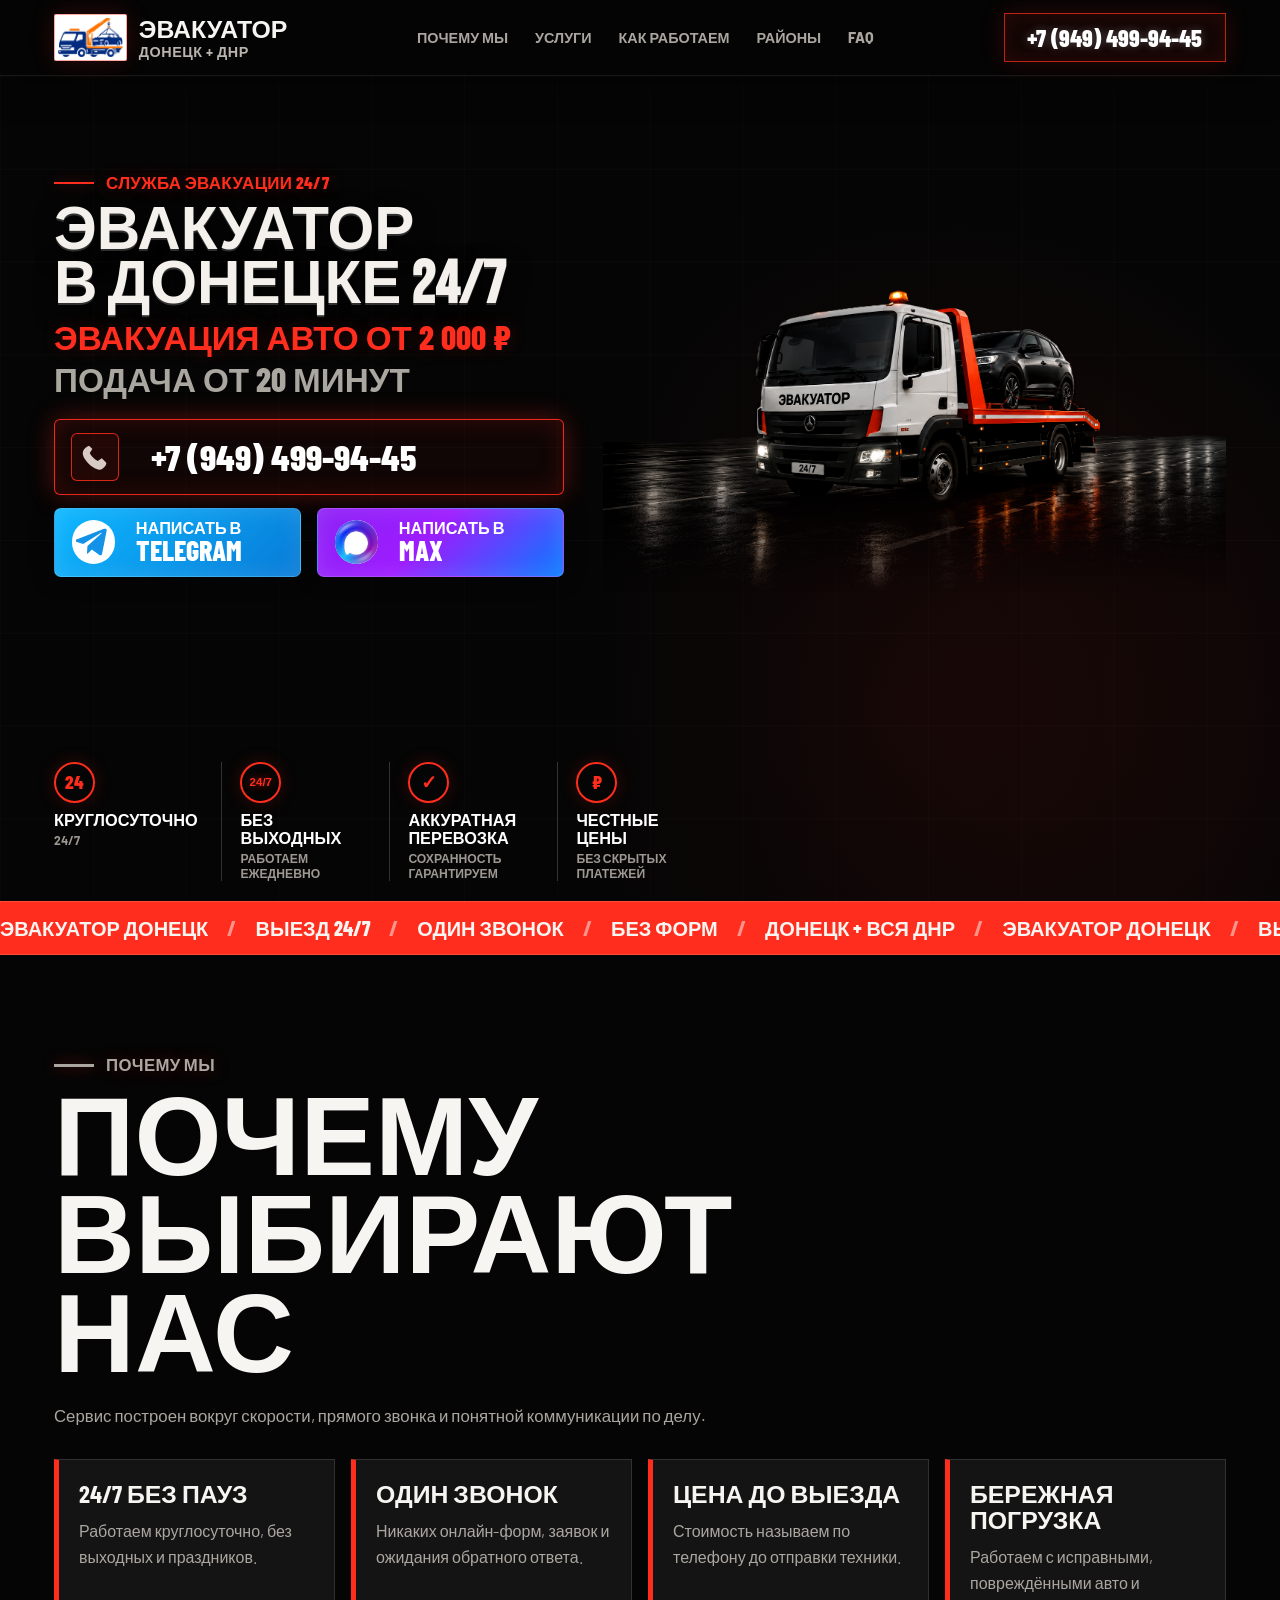
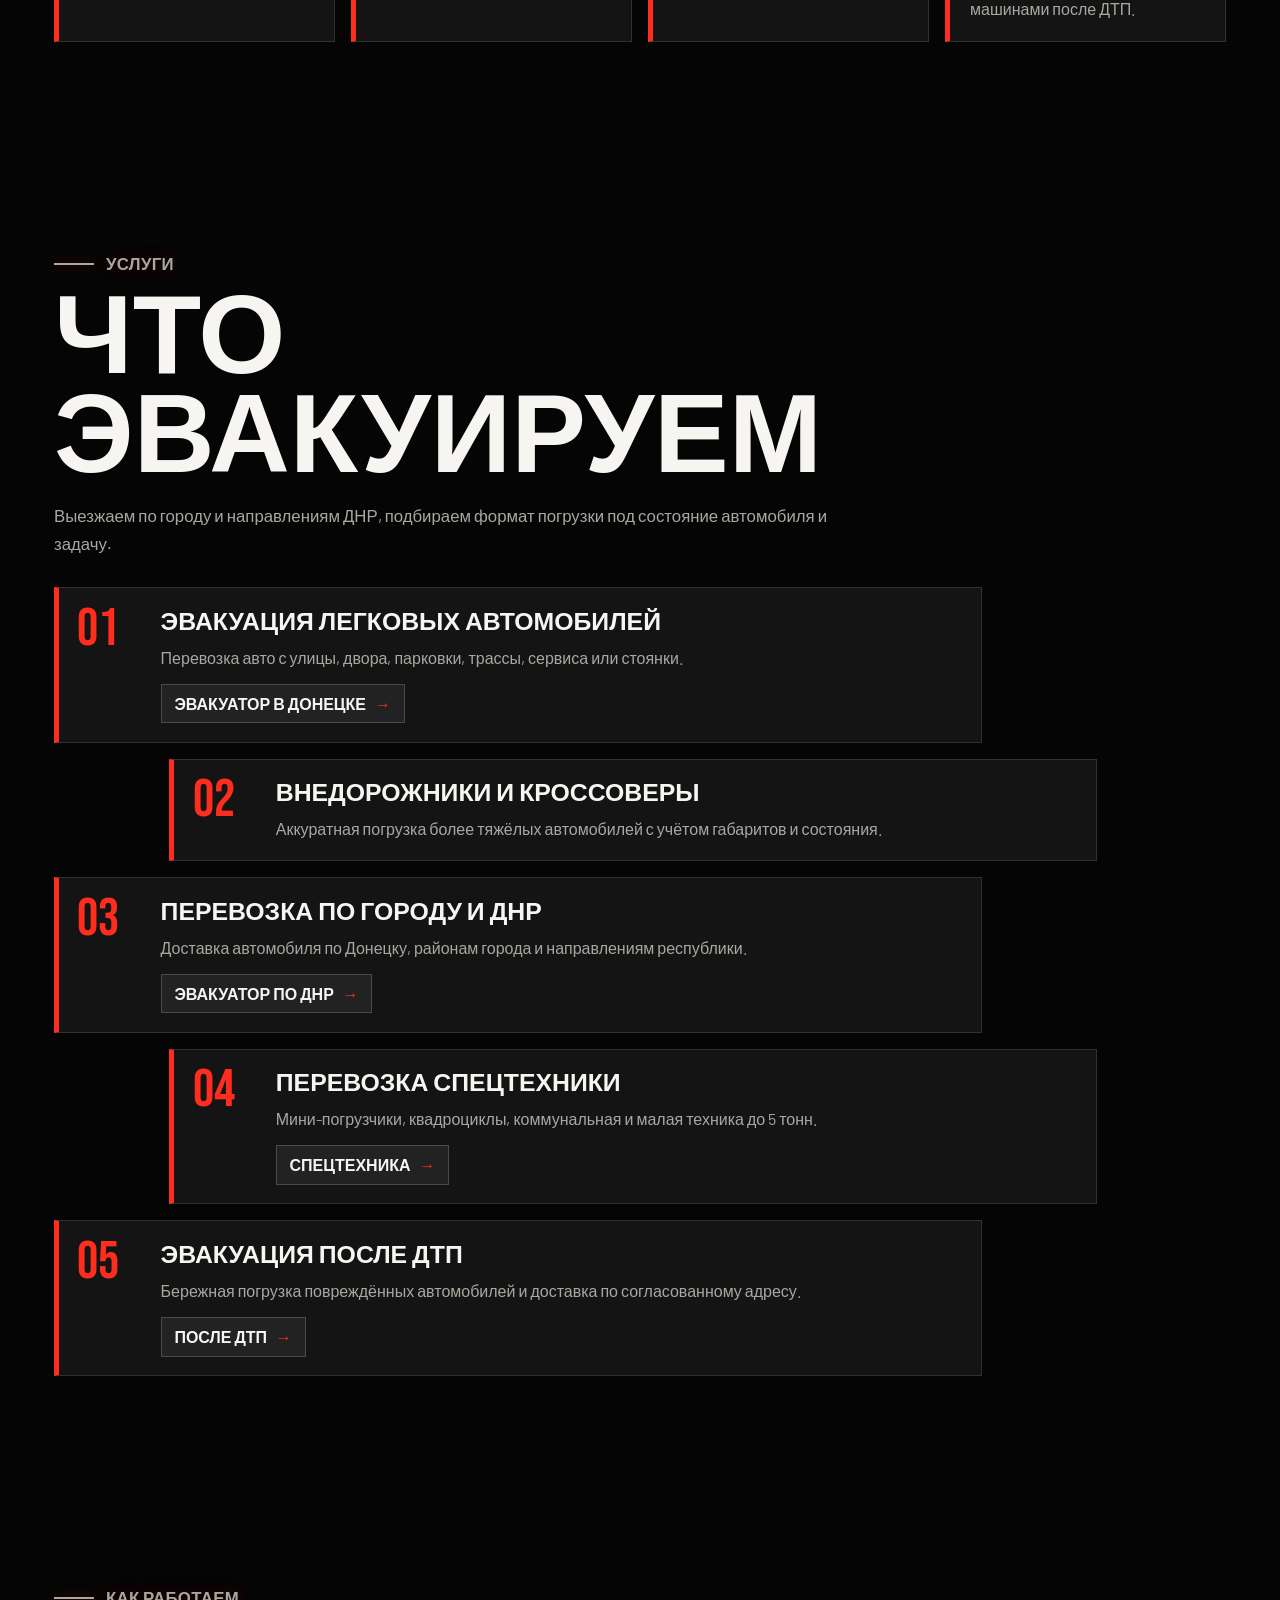
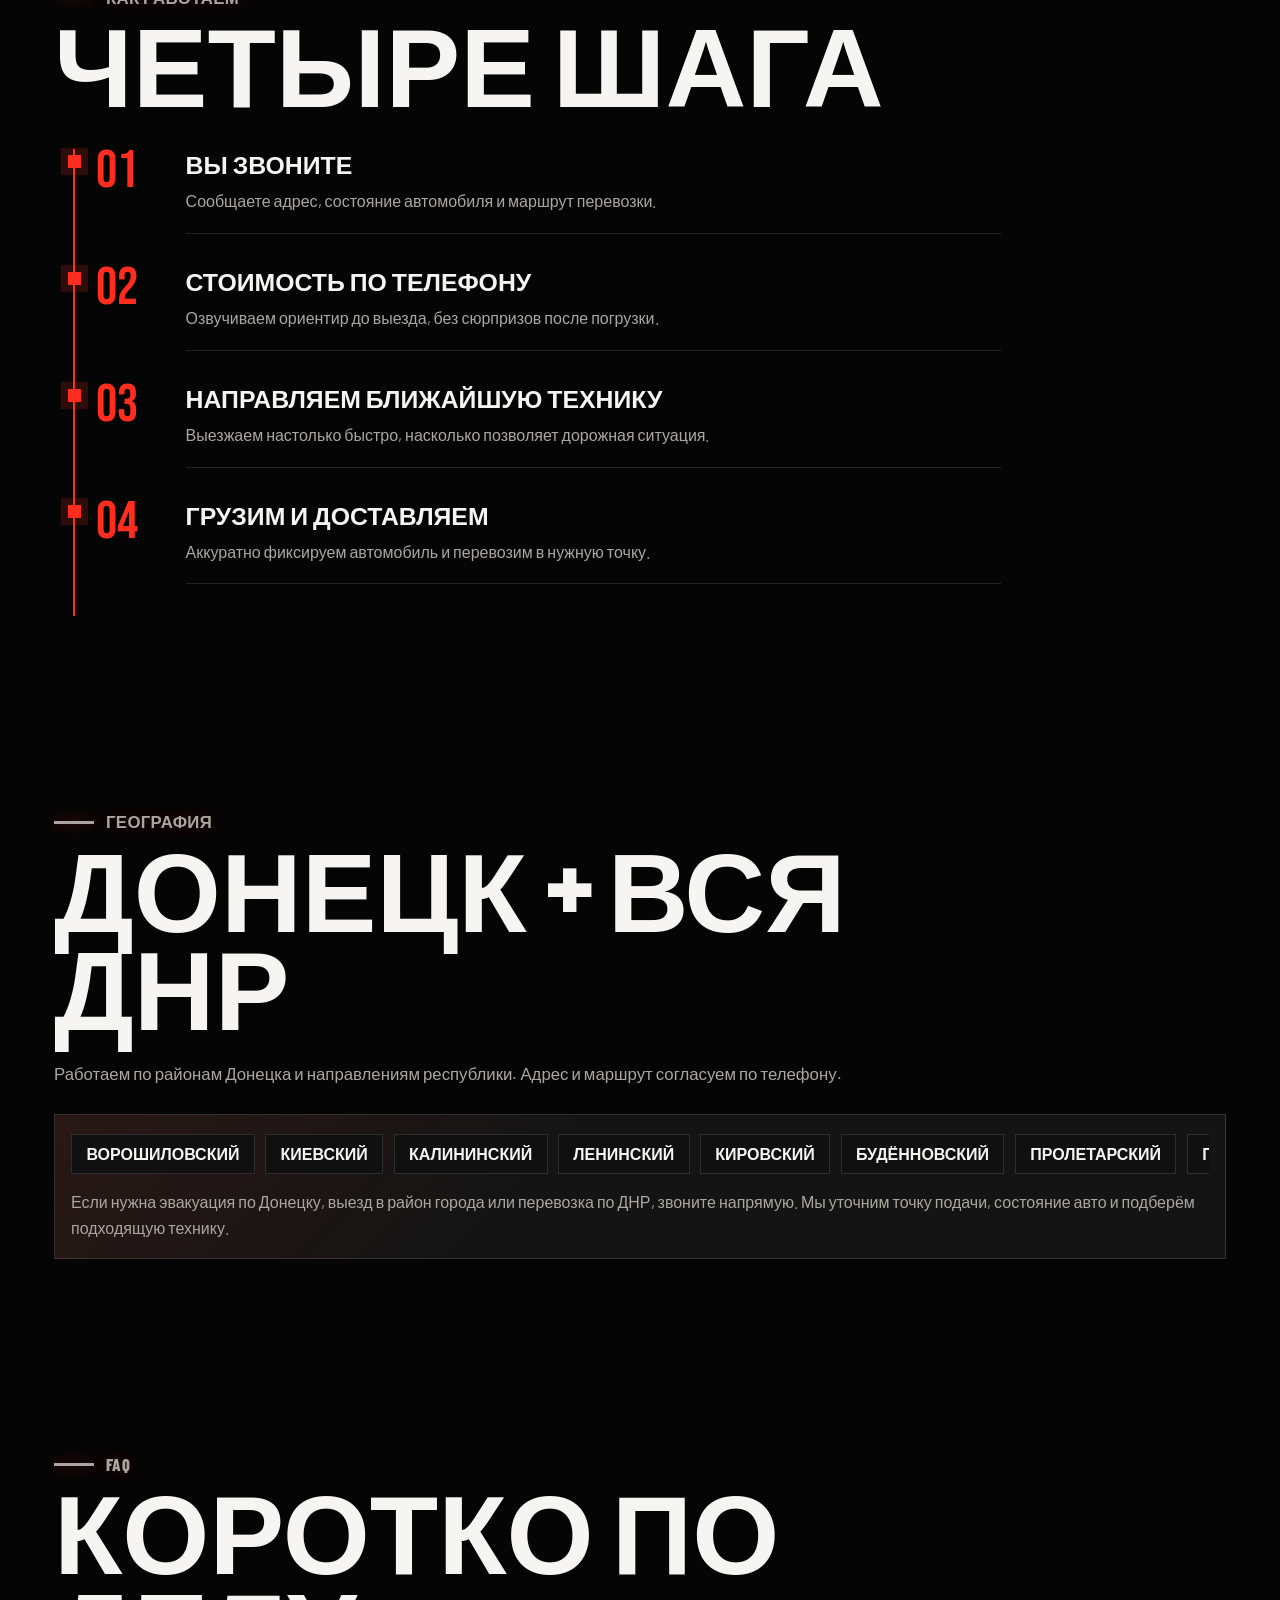
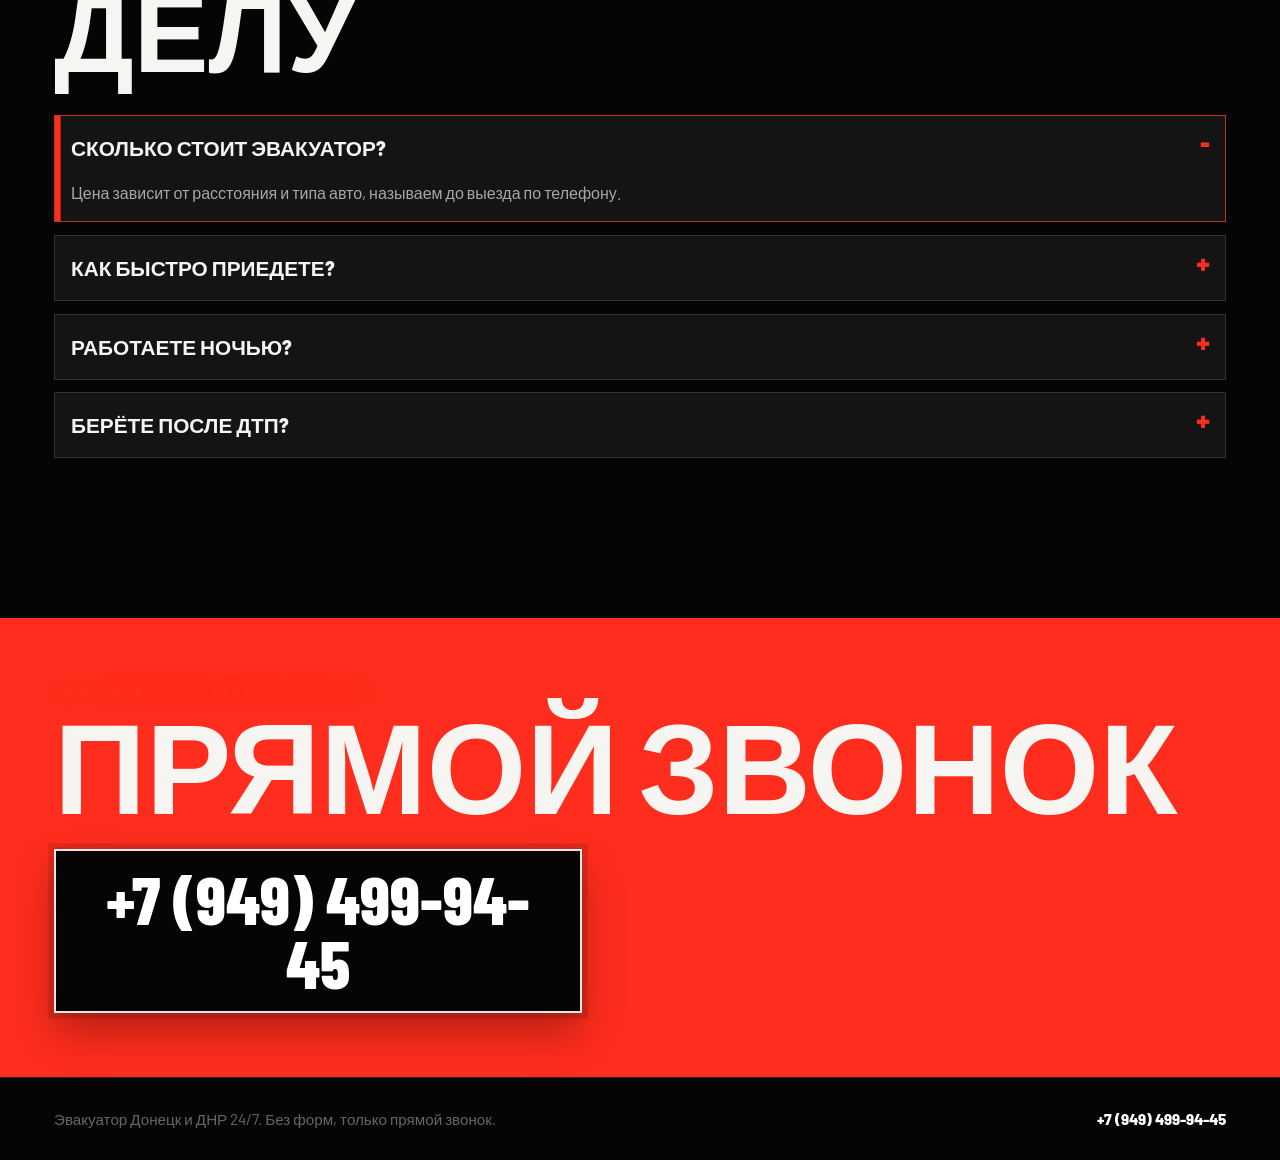
==== commit 0bd601f8: "Show phone number in final calls to action" ====
--- a/index.html
+++ b/index.html
@@ -164,7 +164,15 @@
       padding: 0;
       border: 0;
       background: transparent;
-      color: var(--text);
+      color: #ffffff;
+      font-weight: 800;
+      text-decoration: none;
+      white-space: nowrap;
+    }
+
+    .footer-phone:hover,
+    .footer-phone:focus-visible {
+      color: var(--red);
       font-weight: 800;
     }
 
@@ -783,6 +791,7 @@
         0 0 0 0.35rem rgba(5, 5, 5, 0.12),
         0 1.25rem 2.4rem rgba(0, 0, 0, 0.28);
       transition: transform 0.2s ease, box-shadow 0.2s ease, background 0.2s ease;
+      text-decoration: none;
     }
 
     .final-phone:hover,
@@ -2090,7 +2099,7 @@
       <div class="wrap cta-inner">
         <p class="kicker">Нужен эвакуатор сейчас?</p>
         <h2>Прямой звонок</h2>
-        <button type="button" class="final-phone phone-gate js-phone-gate" data-phone-gate="true" data-phone-label="show">Открыть номер<span class="phone-gate-status" aria-live="polite"></span></button>
+        <a class="final-phone" href="tel:+79494999445" aria-label="Позвонить +7 949 499 94 45">+7 (949) 499-94-45</a>
       </div>
     </section>
   </main>
@@ -2098,11 +2107,9 @@
   <footer class="site-footer">
     <div class="wrap footer-inner">
       <span>Эвакуатор Донецк и ДНР 24/7. Без форм, только прямой звонок.</span>
-      <button type="button"  class="footer-phone phone-gate js-phone-gate" data-phone-gate="true" data-phone-label="show">Показать номер<span class="phone-gate-status" aria-live="polite"></span></button>
+      <a class="footer-phone" href="tel:+79494999445" aria-label="Позвонить +7 949 499 94 45">+7 (949) 499-94-45</a>
     </div>
   </footer>
-
-  <button type="button" class="mobile-call phone-gate js-phone-gate" data-phone-gate="true" data-phone-label="call">Позвонить<span class="phone-gate-status" aria-live="polite"></span></button>
 
   <script>
     const revealItems = document.querySelectorAll(".reveal");
@@ -2152,6 +2159,5 @@
       });
     }
   </script>
-  <script src="antibot-phone.js?v=20260609-goal-fix" defer></script>
 </body>
 </html>
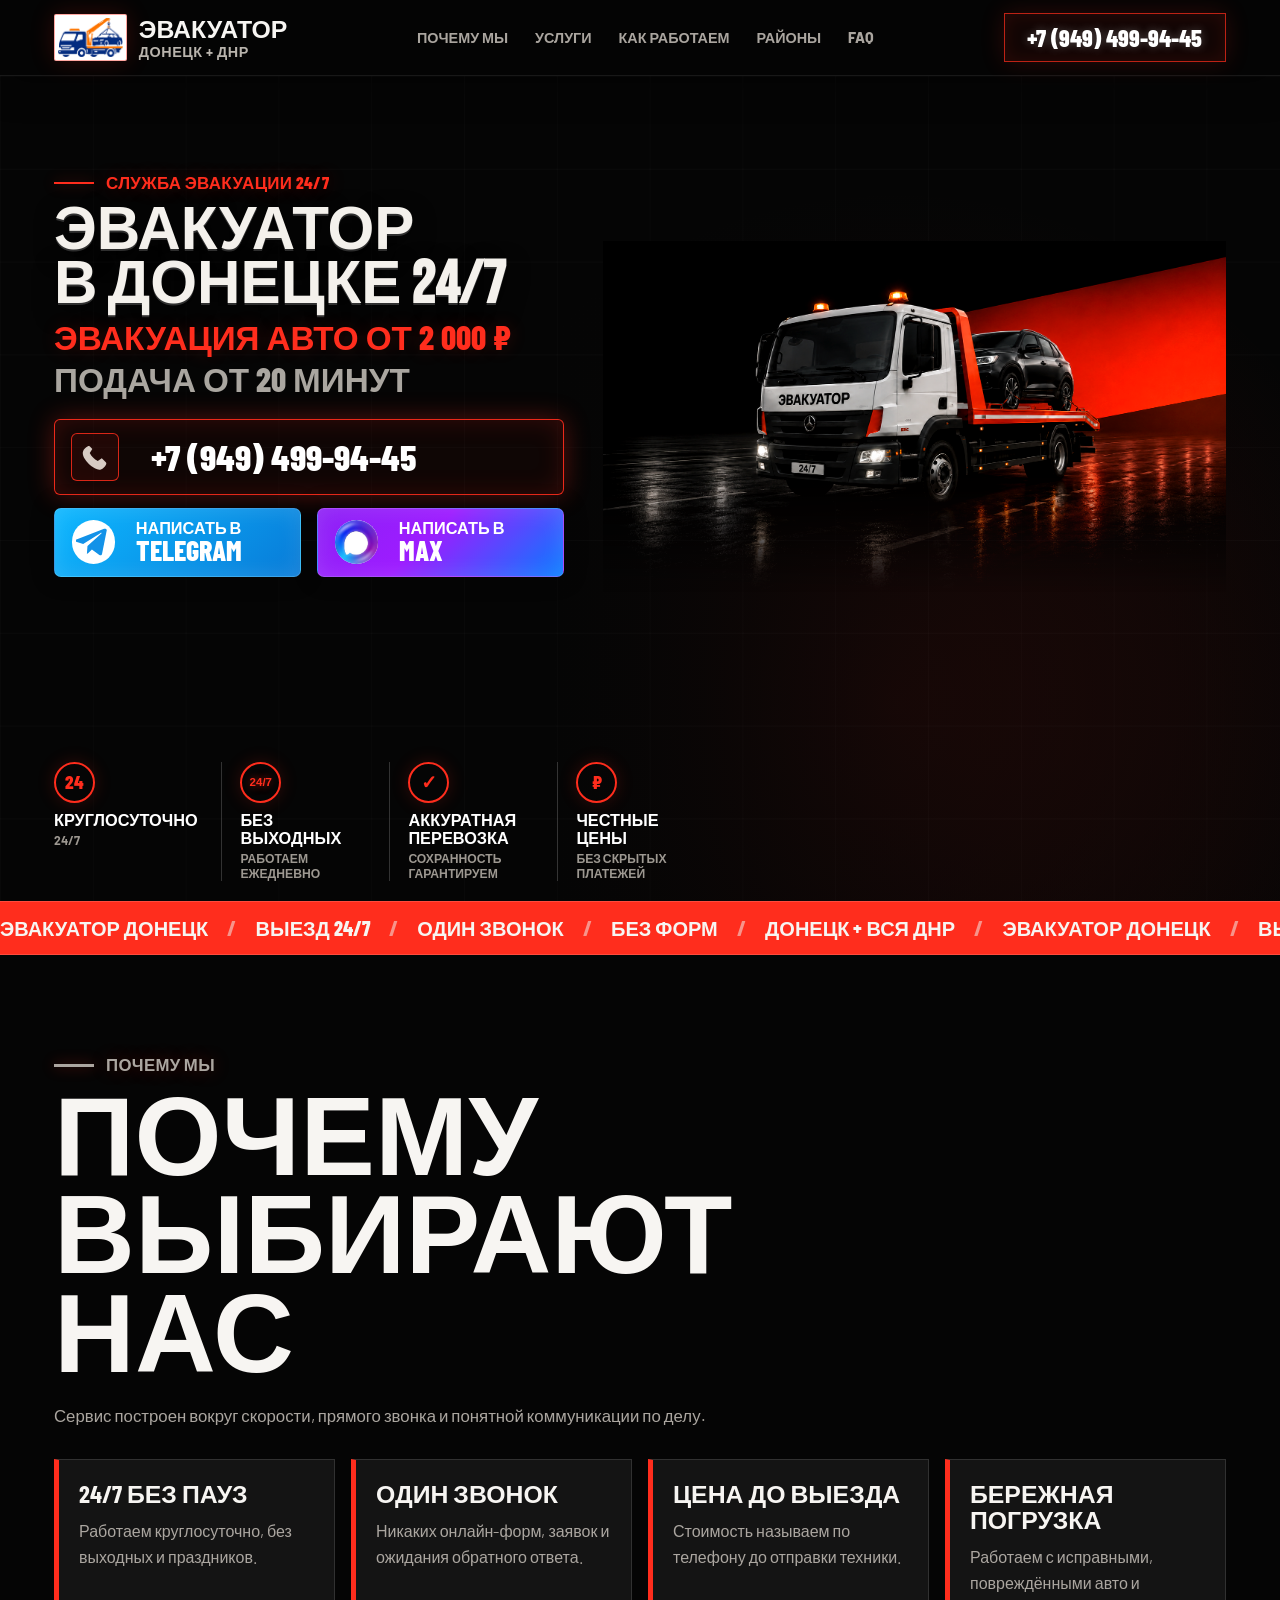
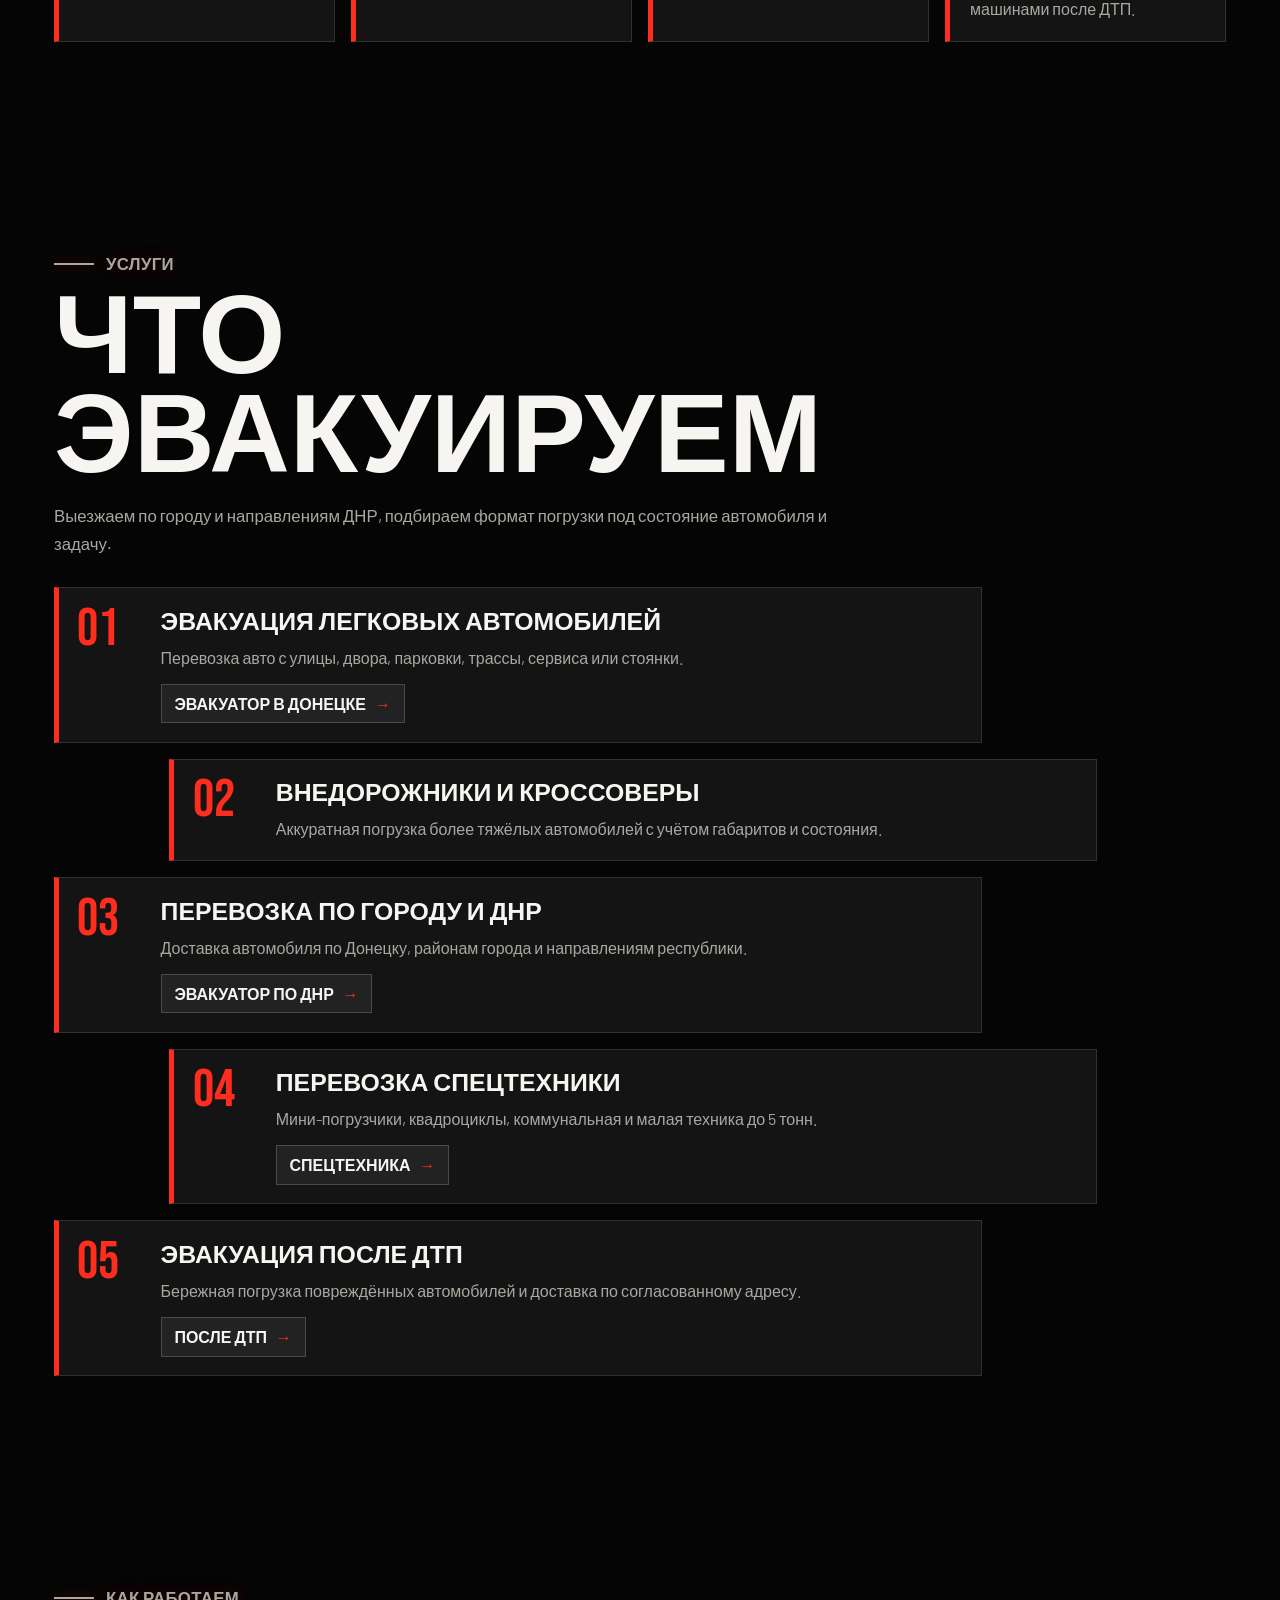
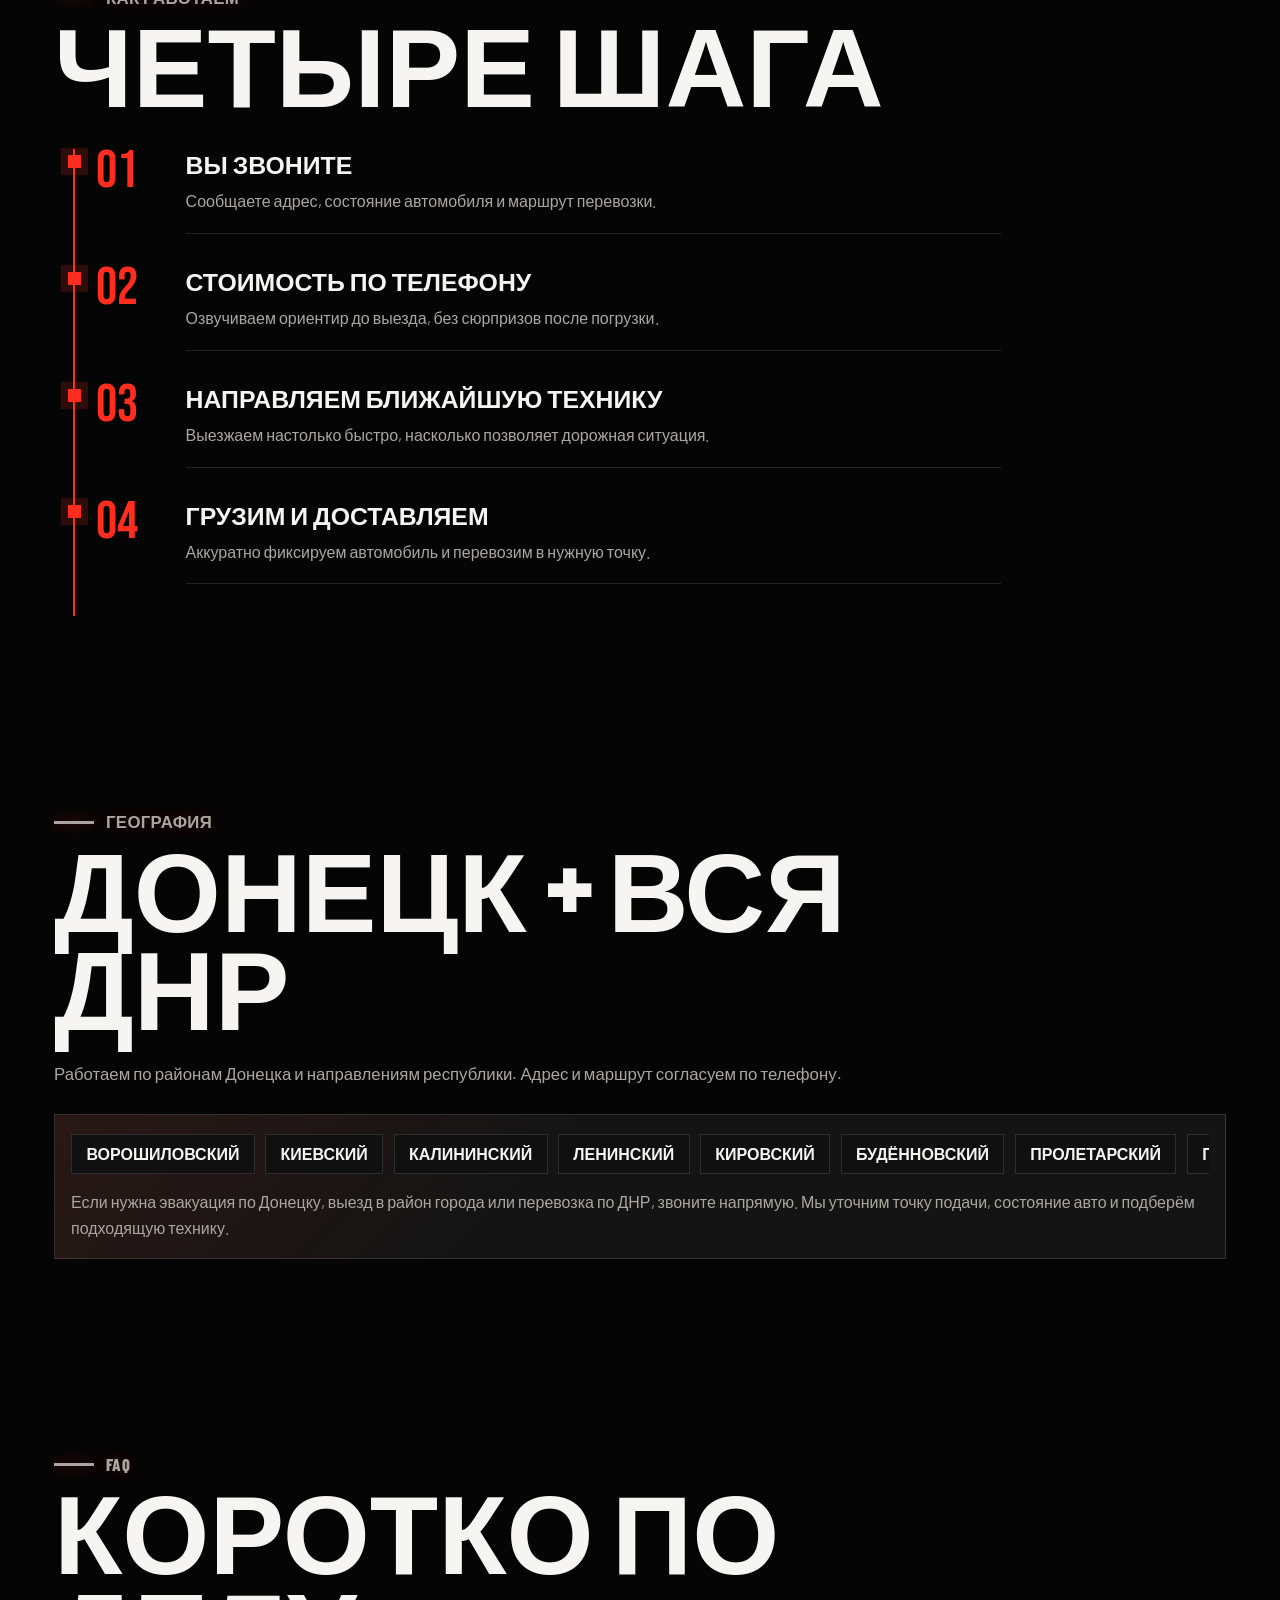
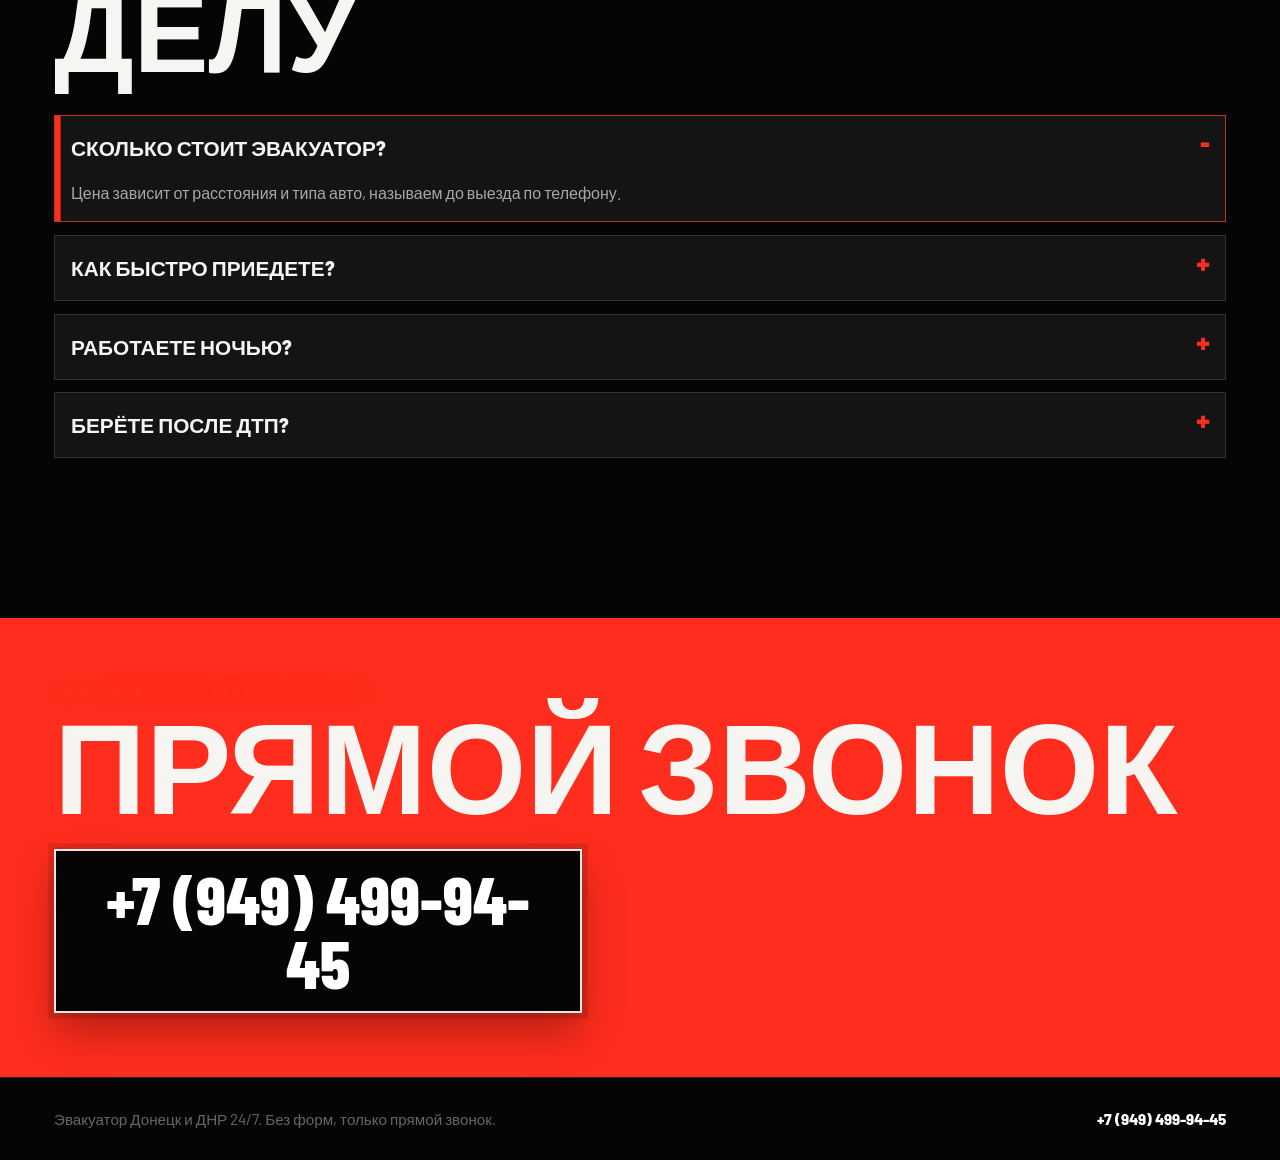
==== commit dbf4e526: "Add illuminated red hero background" ====
--- a/index.html
+++ b/index.html
@@ -1861,7 +1861,7 @@
         </div>
 
         <div class="hero-visual" aria-hidden="true">
-          <img src="assets/tow-truck-road.png" alt="">
+          <img src="assets/tow-truck-road-red.png" alt="">
         </div>
 
         <div class="hero-benefits" aria-label="Преимущества">
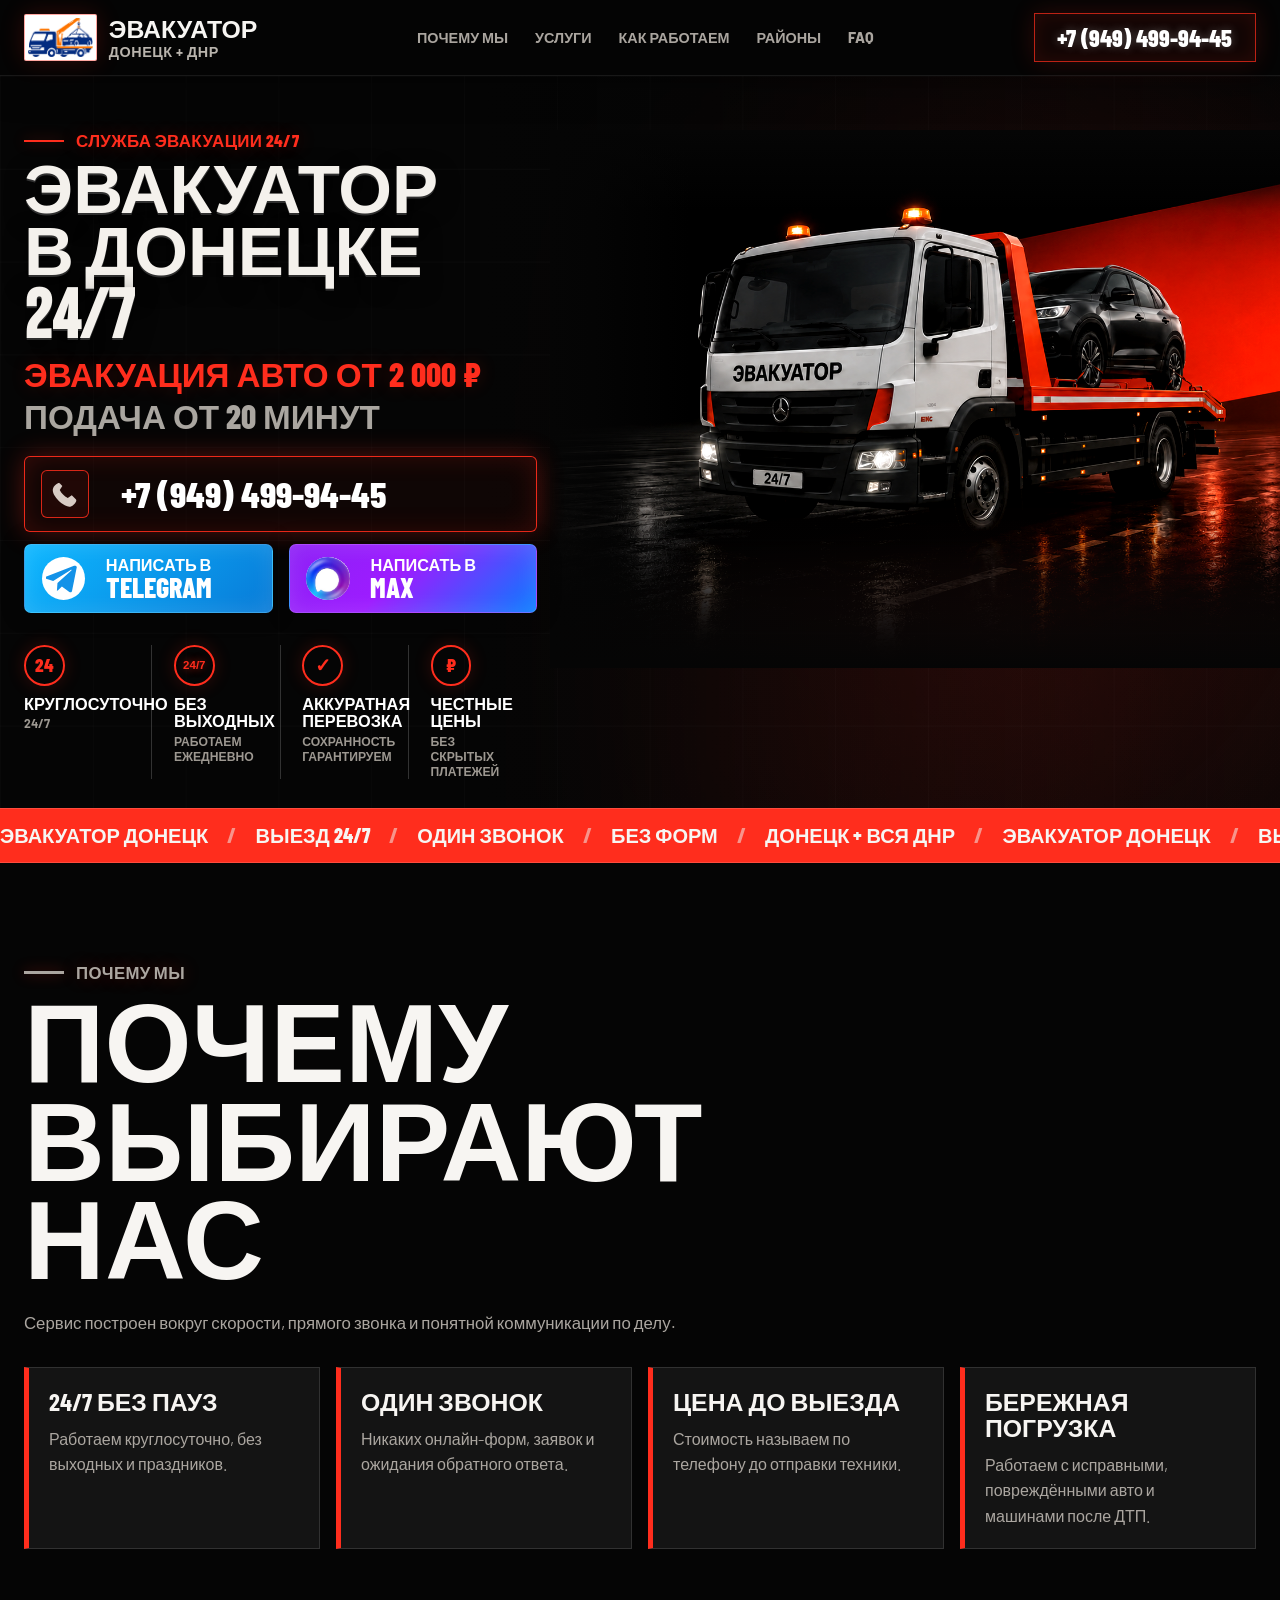
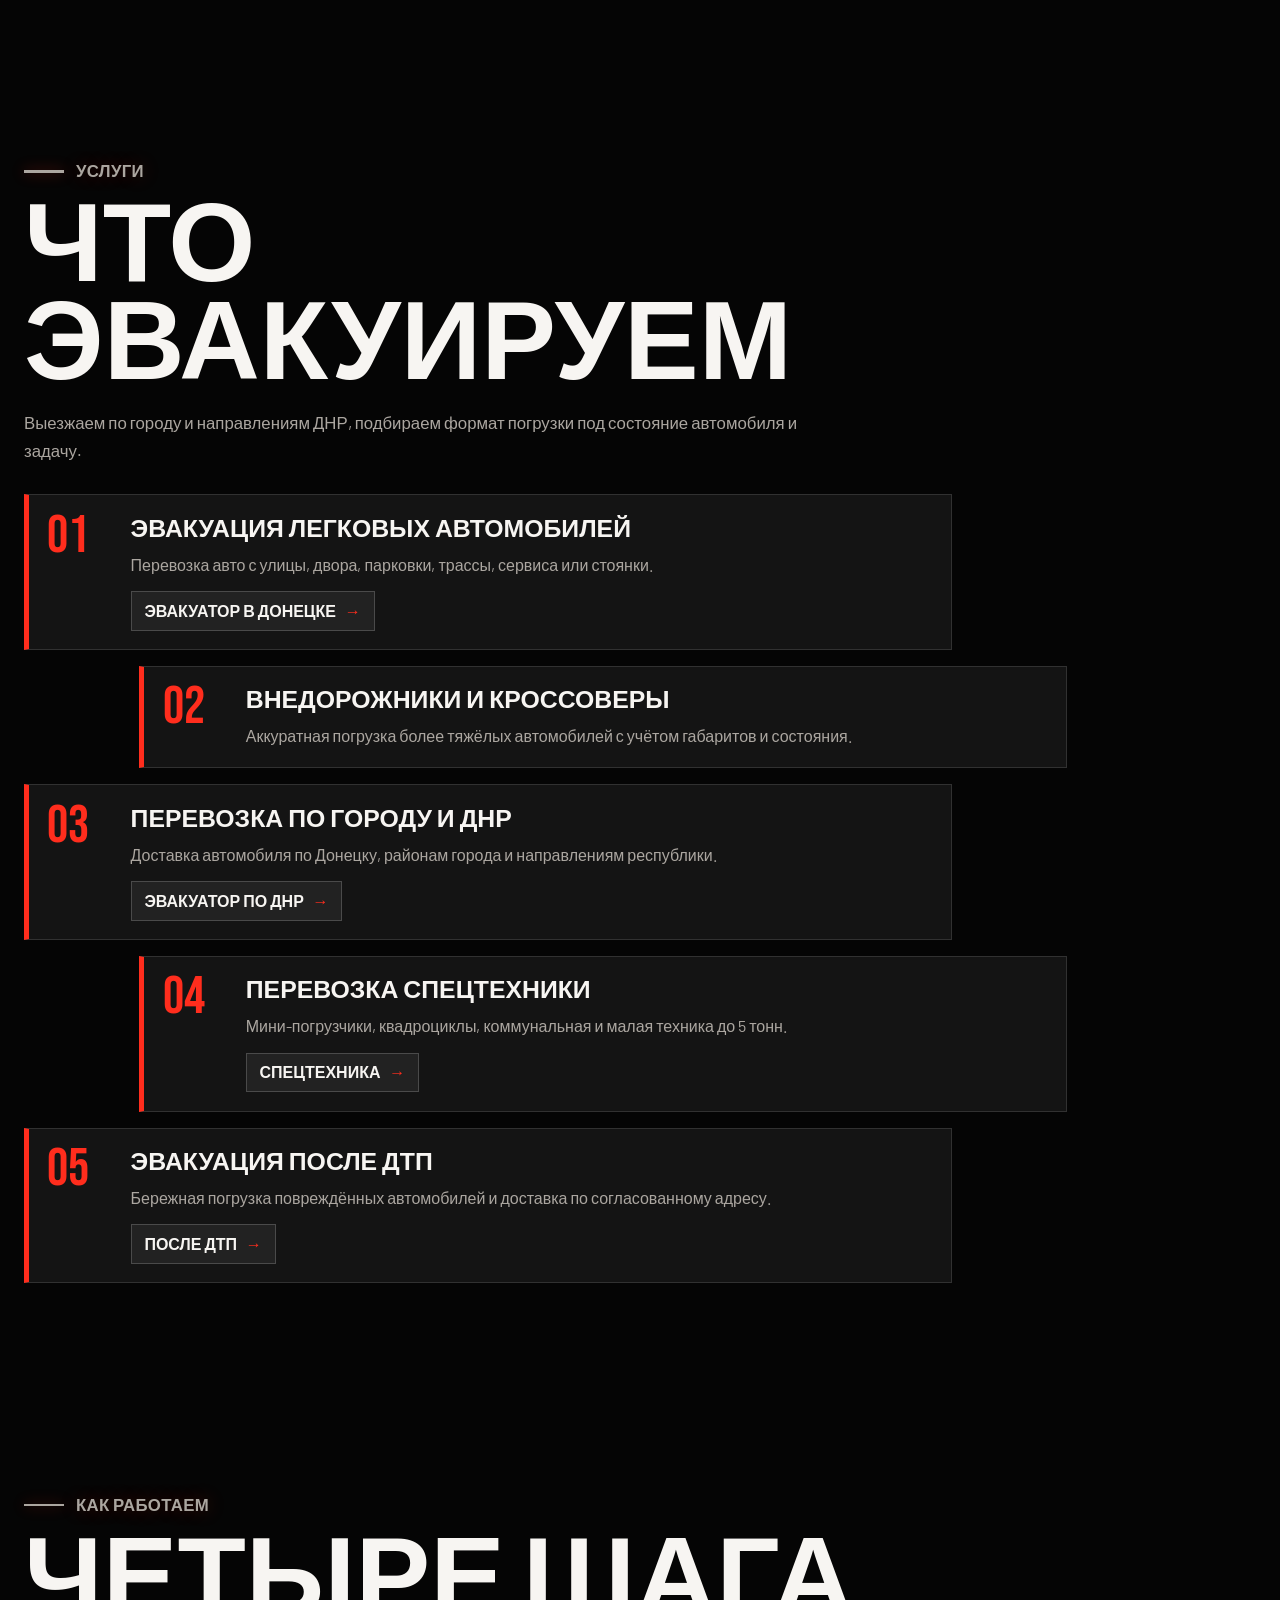
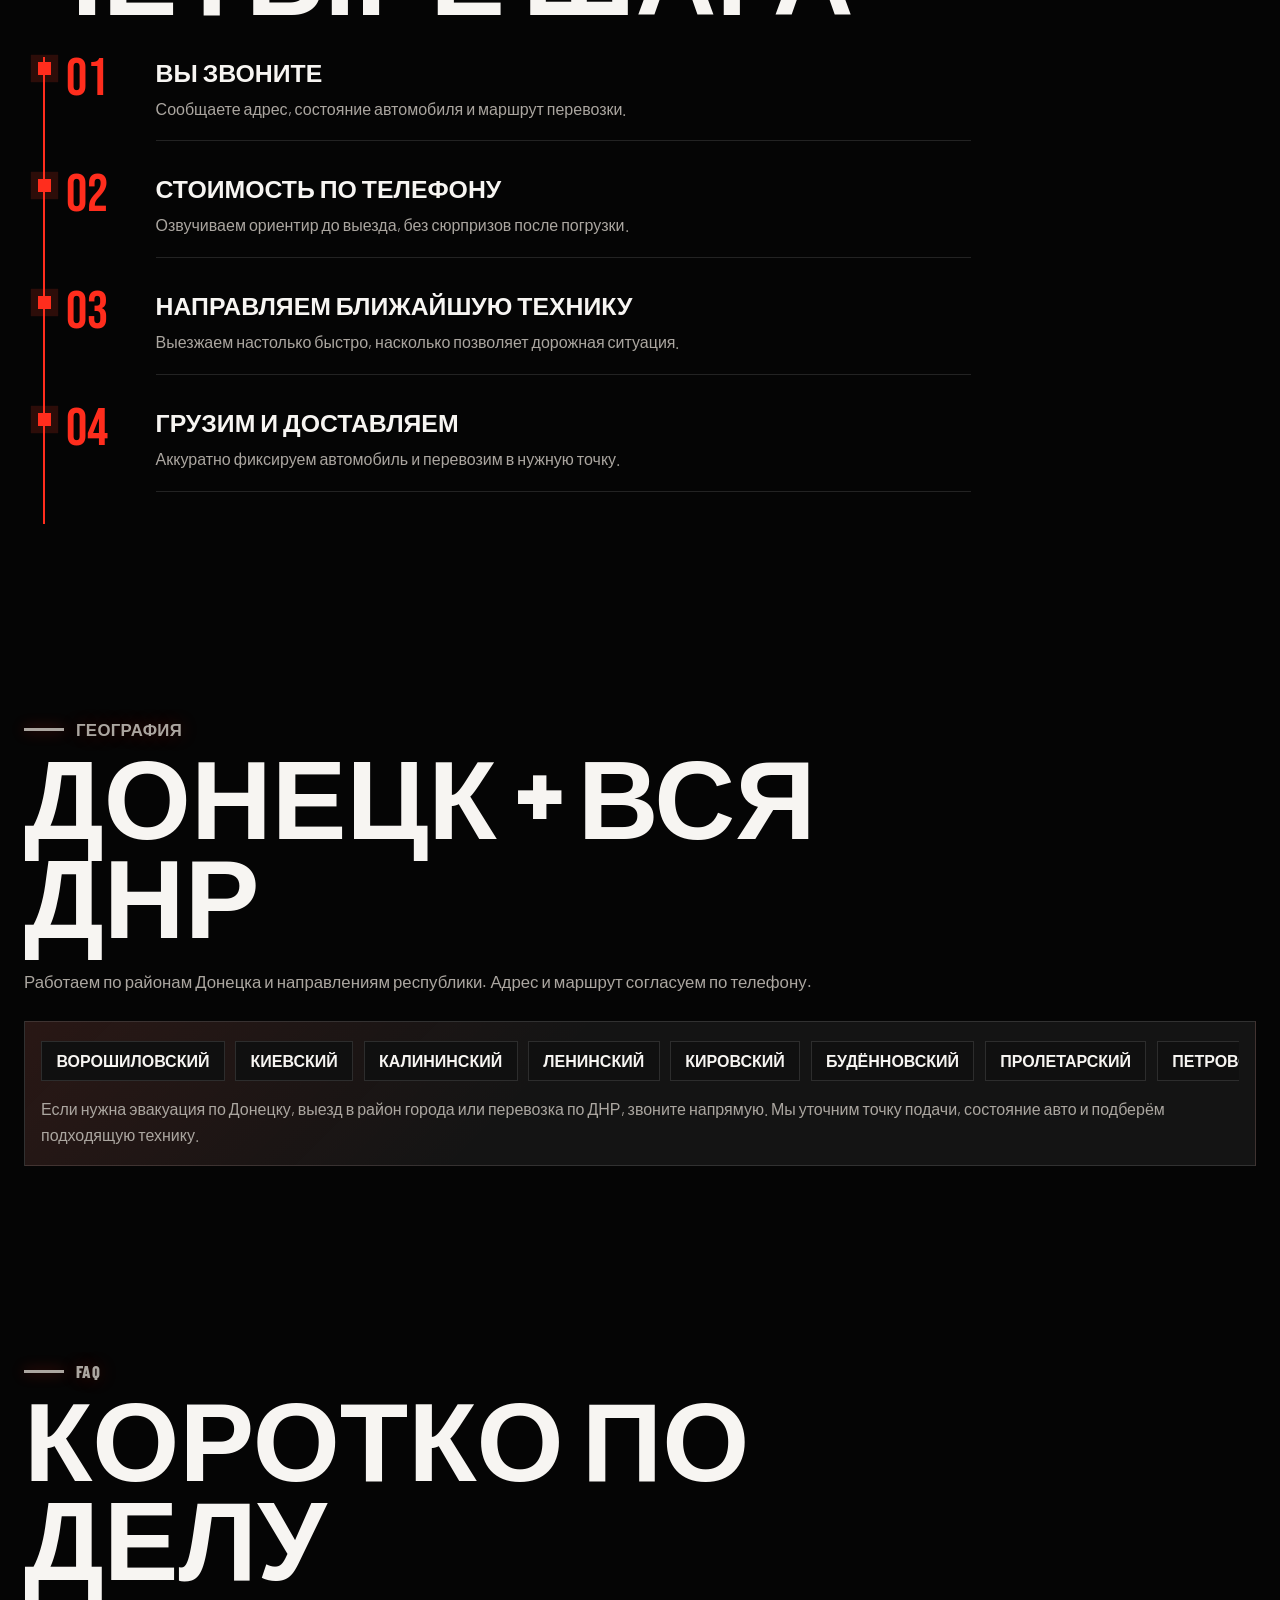
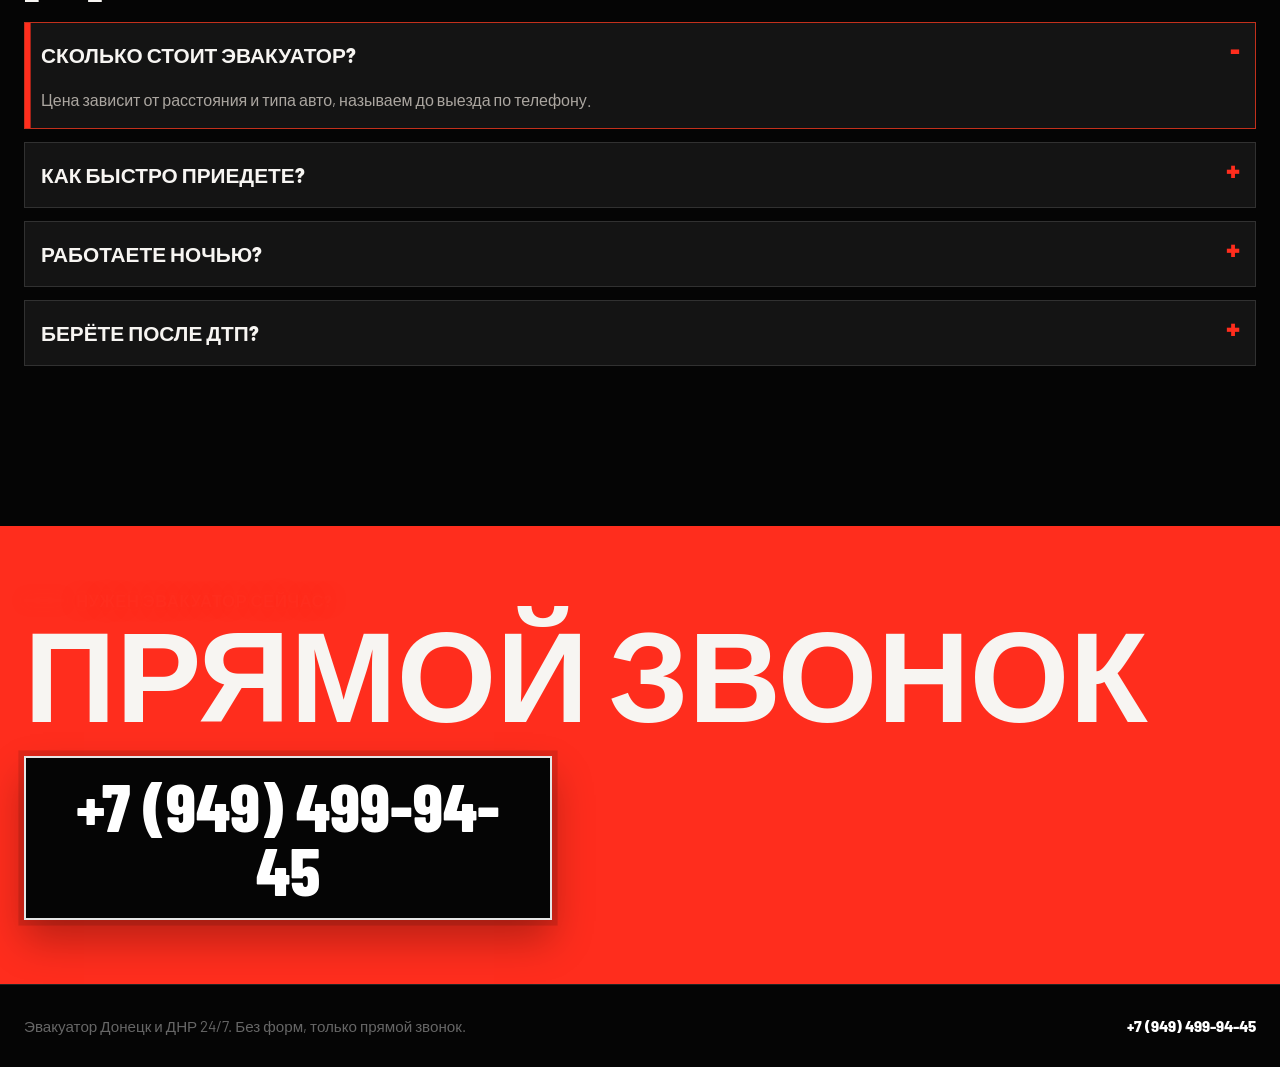
==== commit 60575a55: "Refine hero layout preview" ====
--- a/index.html
+++ b/index.html
@@ -1047,7 +1047,7 @@
       --text: #f7f5f2;
       --muted: #aba6a0;
       --line: rgba(255, 255, 255, 0.12);
-      --container: 1172px;
+      --container: 1360px;
     }
 
     body {
@@ -1144,12 +1144,13 @@
 
     .hero {
       isolation: isolate;
-      min-height: calc(100svh - 4.7rem);
+      min-height: auto;
       align-content: start;
-      padding: clamp(1.8rem, 3.2vw, 2.8rem) 0 1rem;
+      padding: clamp(3.2rem, 6vh, 5rem) 0 clamp(1.8rem, 3vh, 2.6rem);
       background:
-        linear-gradient(90deg, #050505 0%, #050505 43%, rgba(5, 5, 5, 0.83) 57%, rgba(5, 5, 5, 0.36) 100%),
-        radial-gradient(circle at 70% 76%, rgba(255, 45, 29, 0.22), transparent 32rem);
+        linear-gradient(90deg, #050505 0%, #050505 38%, rgba(5, 5, 5, 0.78) 57%, rgba(5, 5, 5, 0.22) 100%),
+        radial-gradient(circle at 76% 58%, rgba(255, 45, 29, 0.28), transparent 34rem),
+        radial-gradient(circle at 56% 94%, rgba(255, 45, 29, 0.16), transparent 29rem);
     }
 
     .hero::before {
@@ -1171,13 +1172,20 @@
     }
 
     .hero-grid {
-      grid-template-columns: minmax(0, 0.92fr) minmax(28rem, 1.08fr);
-      align-items: center;
-      min-height: calc(100svh - 8.5rem);
-      gap: clamp(1.5rem, 3vw, 3.5rem);
+      grid-template-columns: minmax(31rem, 0.9fr) minmax(36rem, 1.1fr);
+      grid-template-areas:
+        "copy visual"
+        "benefits visual";
+      align-items: start;
+      min-height: auto;
+      column-gap: clamp(1.8rem, 3vw, 3.2rem);
+      row-gap: clamp(1.4rem, 2.6vw, 2rem);
     }
 
     .hero-copy {
+      grid-area: copy;
+      position: relative;
+      z-index: 2;
       align-content: start;
       gap: 0.62rem;
       padding-top: 0;
@@ -1202,7 +1210,7 @@
     .hero h1 {
       max-width: 100%;
       color: #f4f1ec;
-      font-size: clamp(3.25rem, 4.7vw, 4.65rem);
+      font-size: clamp(3.8rem, 5.4vw, 5.75rem);
       line-height: 0.9;
       letter-spacing: 0;
       text-shadow:
@@ -1353,11 +1361,15 @@
     }
 
     .hero-visual {
+      grid-area: visual;
       position: relative;
       z-index: 0;
       width: 100%;
       min-width: 0;
-      height: clamp(21rem, 34vw, 30rem);
+      width: calc(100% + clamp(3rem, 8vw, 8rem));
+      height: clamp(30rem, 42vw, 43rem);
+      margin-left: 0;
+      overflow: hidden;
       pointer-events: none;
     }
 
@@ -1375,7 +1387,7 @@
 
     .hero-visual img {
       z-index: 1;
-      object-fit: contain;
+      object-fit: cover;
       object-position: center bottom;
       filter: contrast(1.04) saturate(1.05) brightness(1.06);
       mix-blend-mode: normal;
@@ -1384,24 +1396,31 @@
     }
 
     .hero-visual::after {
-      content: none;
+      content: "";
+      position: absolute;
+      inset: 0;
+      z-index: 2;
+      pointer-events: none;
+      background:
+        linear-gradient(90deg, #050505 0%, rgba(5, 5, 5, 0.78) 6%, rgba(5, 5, 5, 0) 18%),
+        linear-gradient(180deg, #050505 0%, rgba(5, 5, 5, 0) 15%, rgba(5, 5, 5, 0) 72%, #050505 100%);
     }
 
     .hero-benefits {
-      grid-column: 1 / -1;
+      grid-area: benefits;
       display: grid;
       grid-template-columns: repeat(4, minmax(0, 1fr));
-      width: min(42rem, 100%);
-      align-self: end;
-      margin-top: 0.85rem;
+      width: min(44rem, 100%);
+      align-self: start;
+      margin-top: 0;
       color: #ffffff;
     }
 
     .hero-benefit {
       display: grid;
       gap: 0.28rem;
-      min-height: 4.7rem;
-      padding: 0 1.15rem;
+      min-height: 5.25rem;
+      padding: 0 1.35rem;
       border-right: 1px solid rgba(255, 255, 255, 0.18);
       align-content: start;
     }
@@ -1466,7 +1485,15 @@
 
     @media (min-width: 1180px) {
       .hero-grid {
-        grid-template-columns: minmax(0, 0.9fr) minmax(32rem, 1.1fr);
+        grid-template-columns: minmax(32rem, 0.86fr) minmax(42rem, 1.14fr);
+      }
+
+      .hero-visual {
+        margin-left: clamp(-2.6rem, -2vw, -1.2rem);
+      }
+
+      .hero-benefits {
+        max-width: 44rem;
       }
     }
 
@@ -1486,7 +1513,14 @@
 
       .hero-grid {
         grid-template-columns: 1fr;
+        grid-template-areas: none;
         min-height: auto;
+      }
+
+      .hero-copy,
+      .hero-visual,
+      .hero-benefits {
+        grid-area: auto;
       }
 
       .hero h1 {
@@ -1497,6 +1531,10 @@
         width: min(48rem, 100%);
         height: min(27rem, 54vw);
         margin: 0 auto;
+      }
+
+      .hero-visual img {
+        object-fit: contain;
       }
     }
 
@@ -1852,7 +1890,7 @@
                 <span><small>Написать в</small><strong>Telegram</strong></span>
               </a>
 
-              <a class="messenger-btn messenger-max" href="https://max.ru/" target="_blank" rel="noopener" data-max-phone="7949449999445" aria-label="Написать в MAX">
+              <a class="messenger-btn messenger-max" href="https://max.ru/u/f9LHodD0cOLzRTzfzZjAGMKjvHtYHAXzgQav2SN7FzGcw5flw__DmYMgp1s" target="_blank" rel="noopener" data-max-phone="7949449999445" aria-label="Написать в MAX">
                 <span class="messenger-icon messenger-icon-max" aria-hidden="true"><img src="assets/max-logo.jpg" alt=""></span>
                 <span><small>Написать в</small><strong>MAX</strong></span>
               </a>
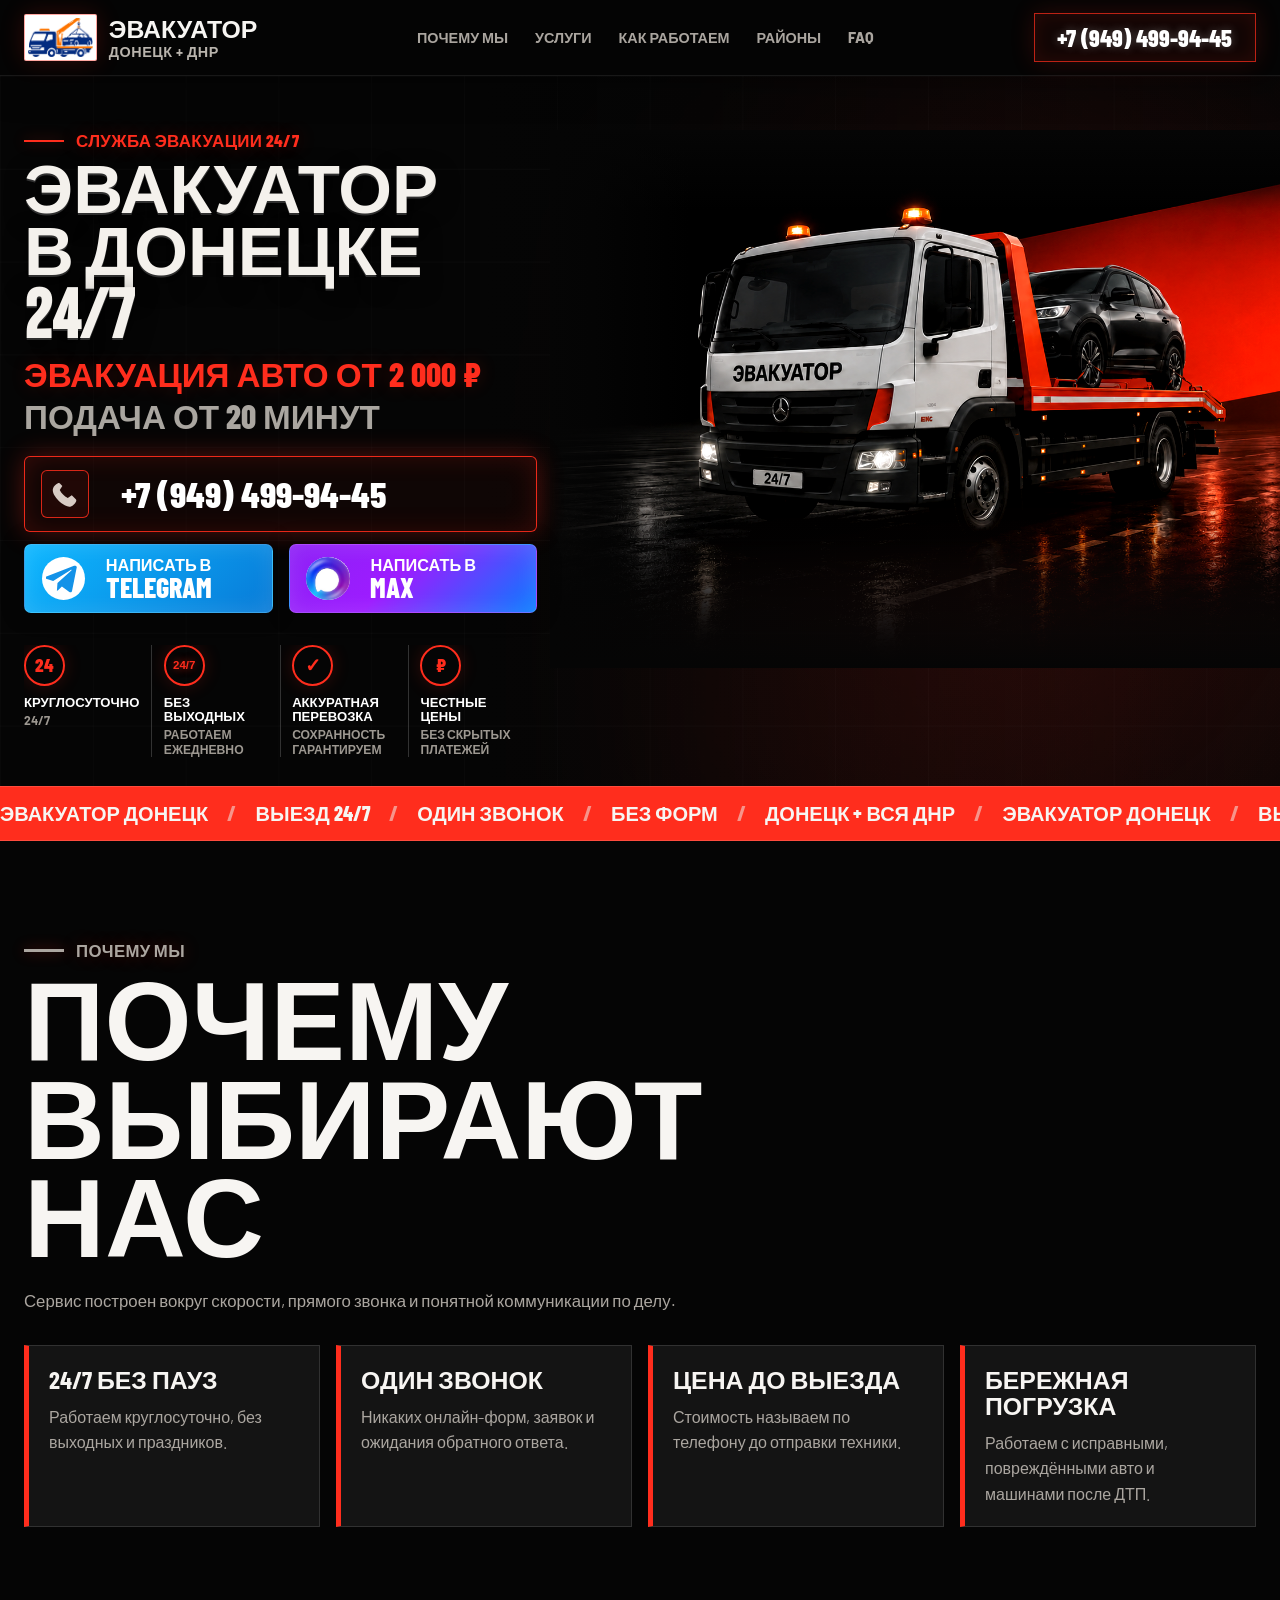
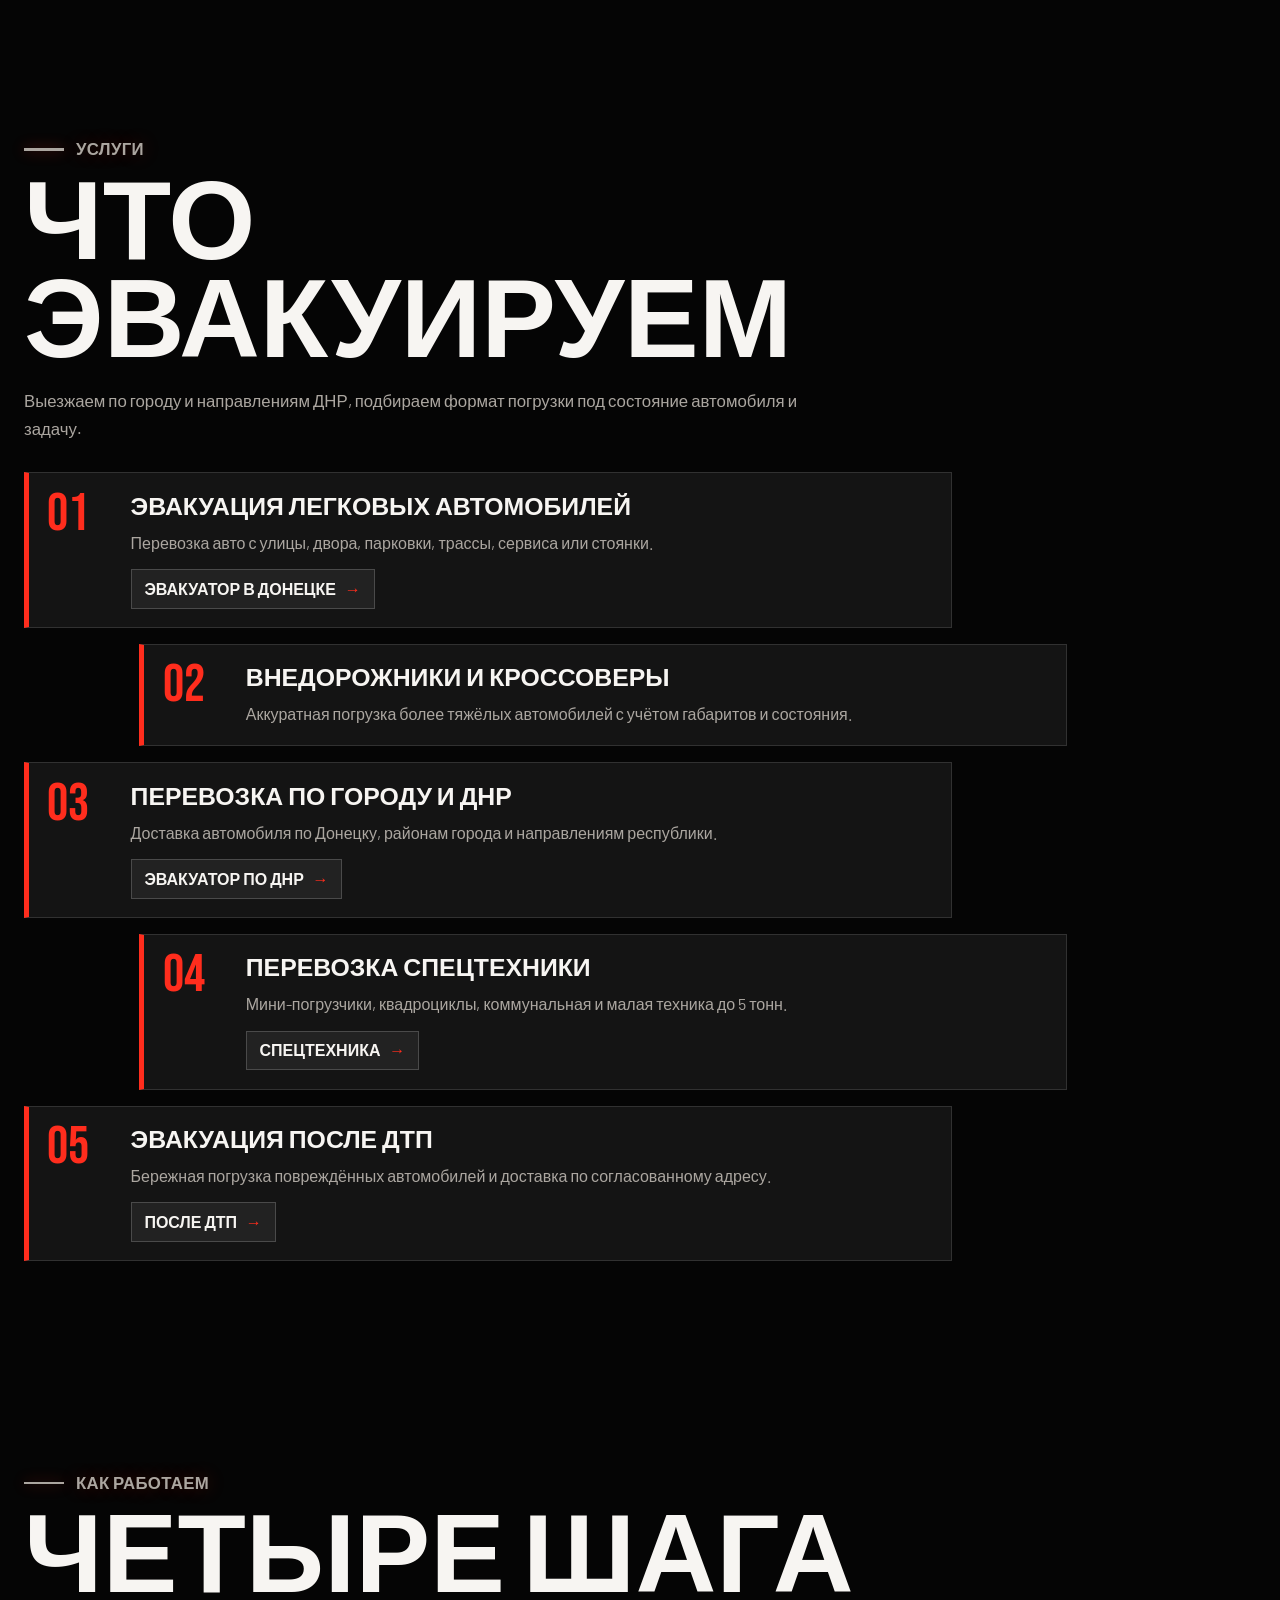
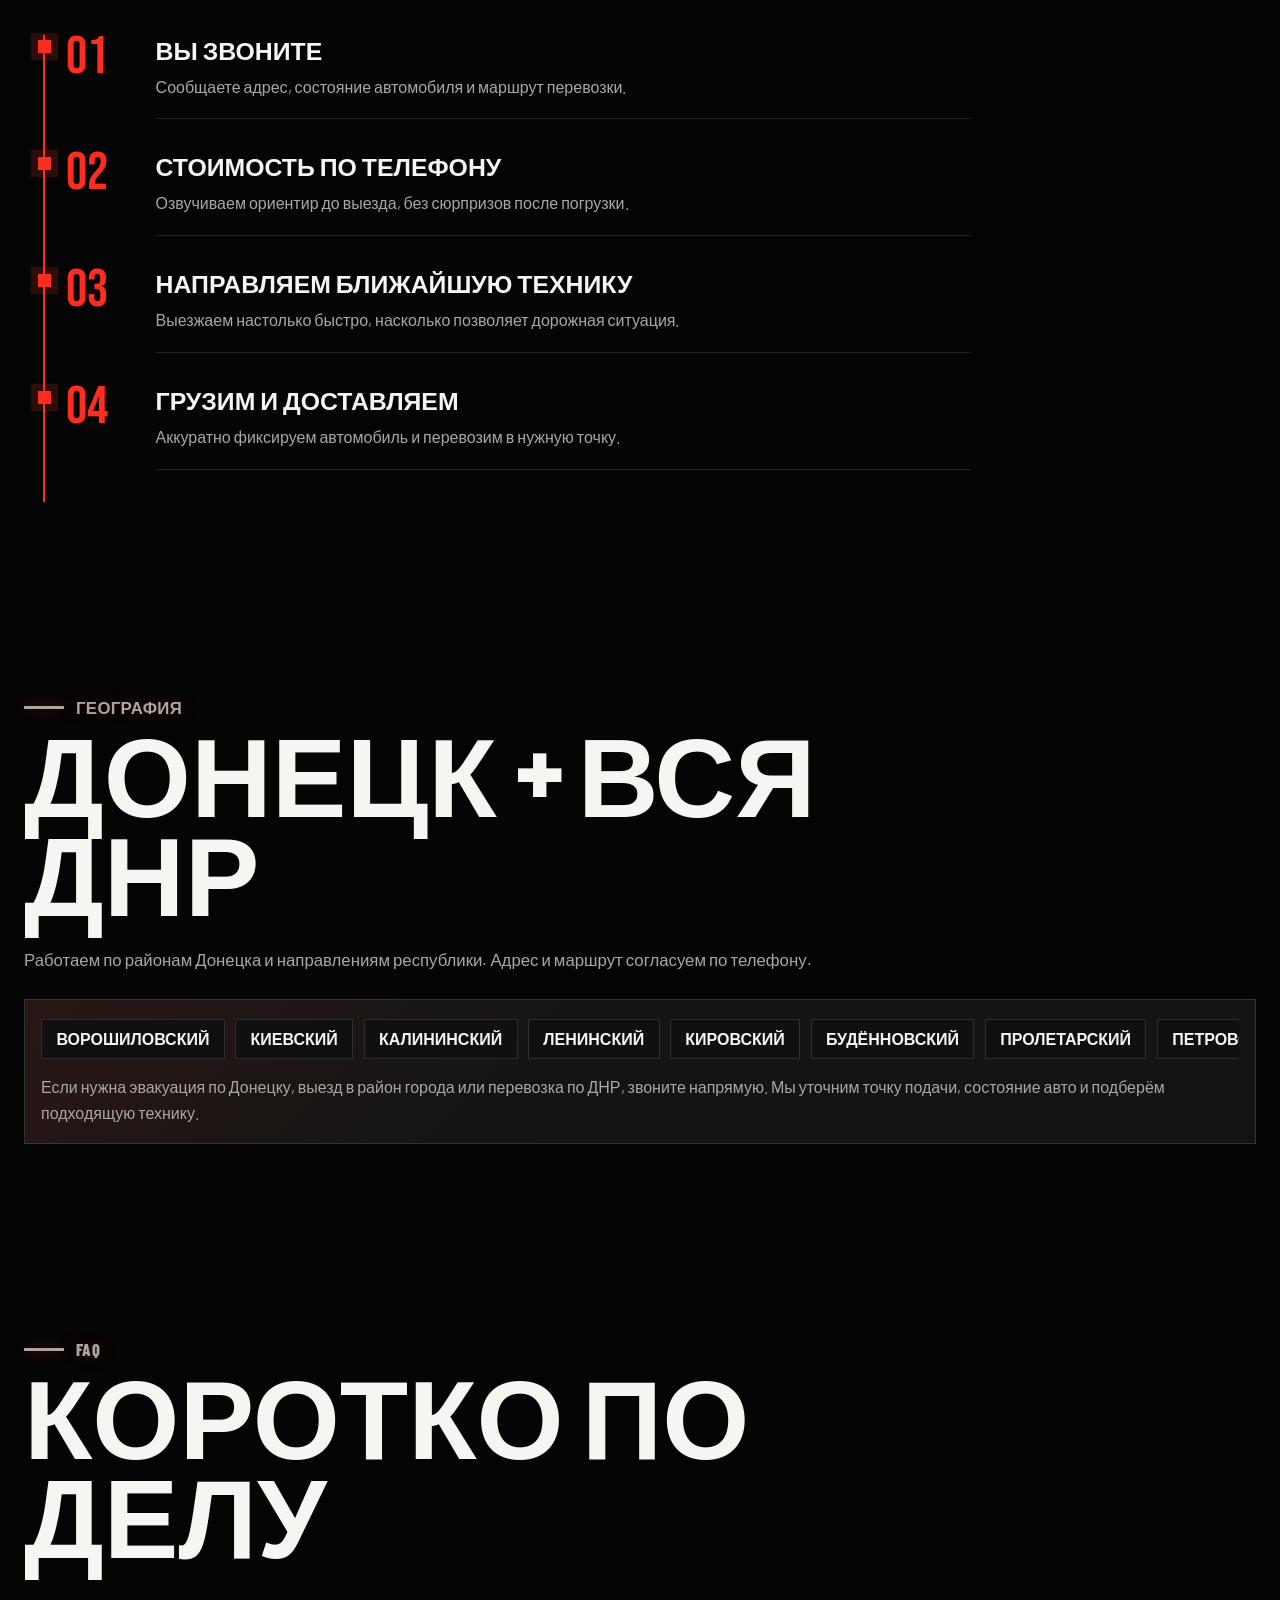
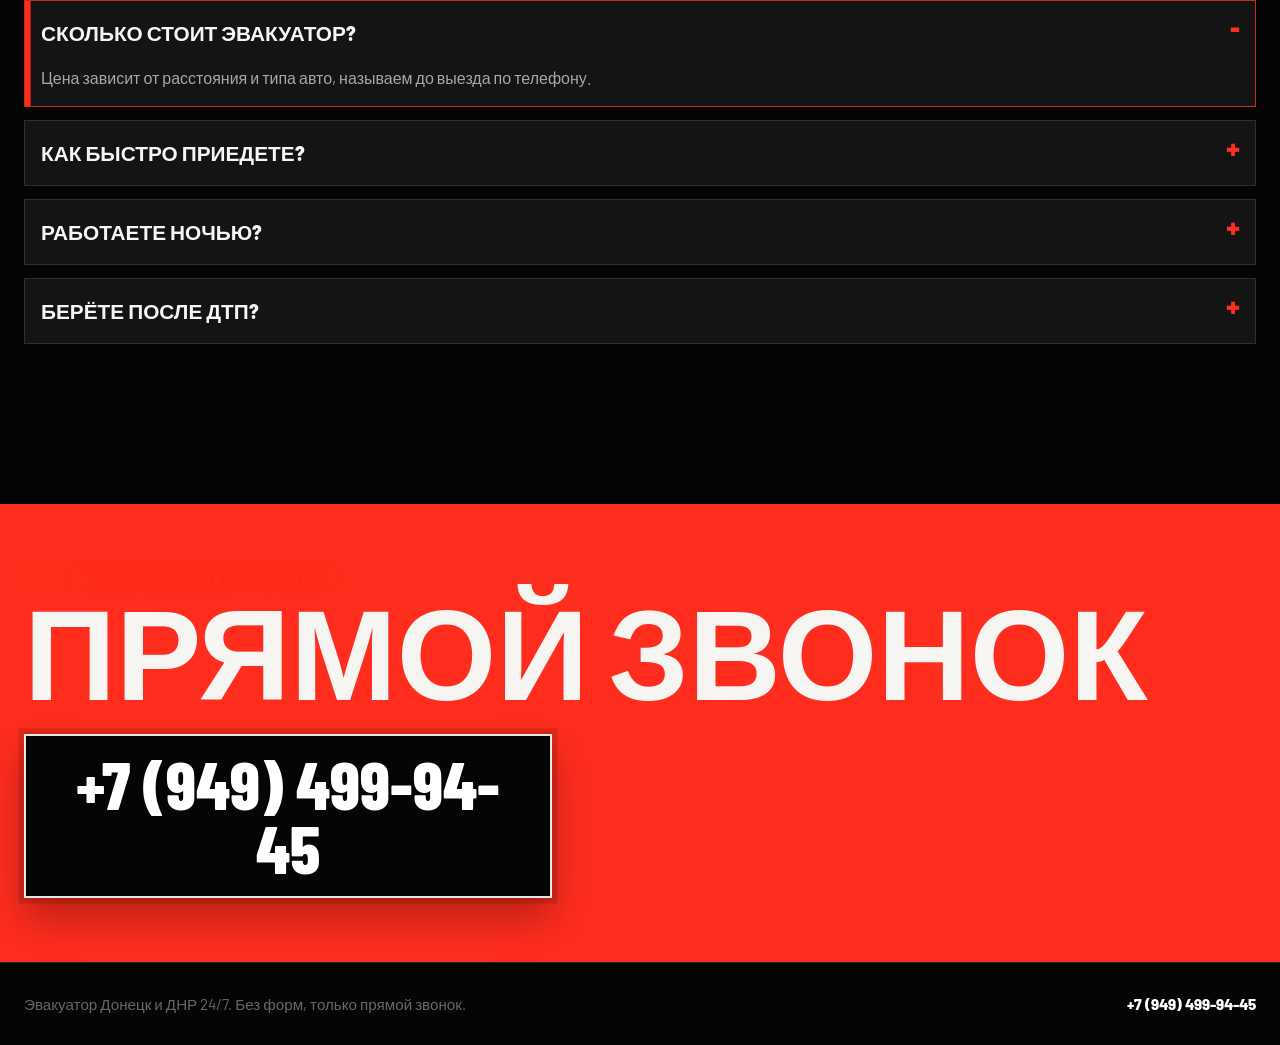
==== commit ab99932a: "Fix hero benefit text fit" ====
--- a/index.html
+++ b/index.html
@@ -1420,9 +1420,11 @@
       display: grid;
       gap: 0.28rem;
       min-height: 5.25rem;
-      padding: 0 1.35rem;
+      min-width: 0;
+      padding: 0 0.72rem;
       border-right: 1px solid rgba(255, 255, 255, 0.18);
       align-content: start;
+      overflow: hidden;
     }
 
     .hero-benefit:first-child {
@@ -1465,18 +1467,24 @@
     }
 
     .hero-benefit strong {
+      display: block;
+      max-width: 100%;
       font-family: "Barlow Condensed", Arial, sans-serif;
-      font-size: 1.02rem;
+      font-size: clamp(0.82rem, 0.86vw, 0.94rem);
       line-height: 1.07;
       text-transform: uppercase;
+      overflow-wrap: anywhere;
     }
 
     .hero-benefit span:last-child {
+      display: block;
+      max-width: 100%;
       color: #9d9891;
       font-size: 0.76rem;
       font-weight: 700;
       line-height: 1.25;
       text-transform: uppercase;
+      overflow-wrap: anywhere;
     }
 
     .mobile-call {
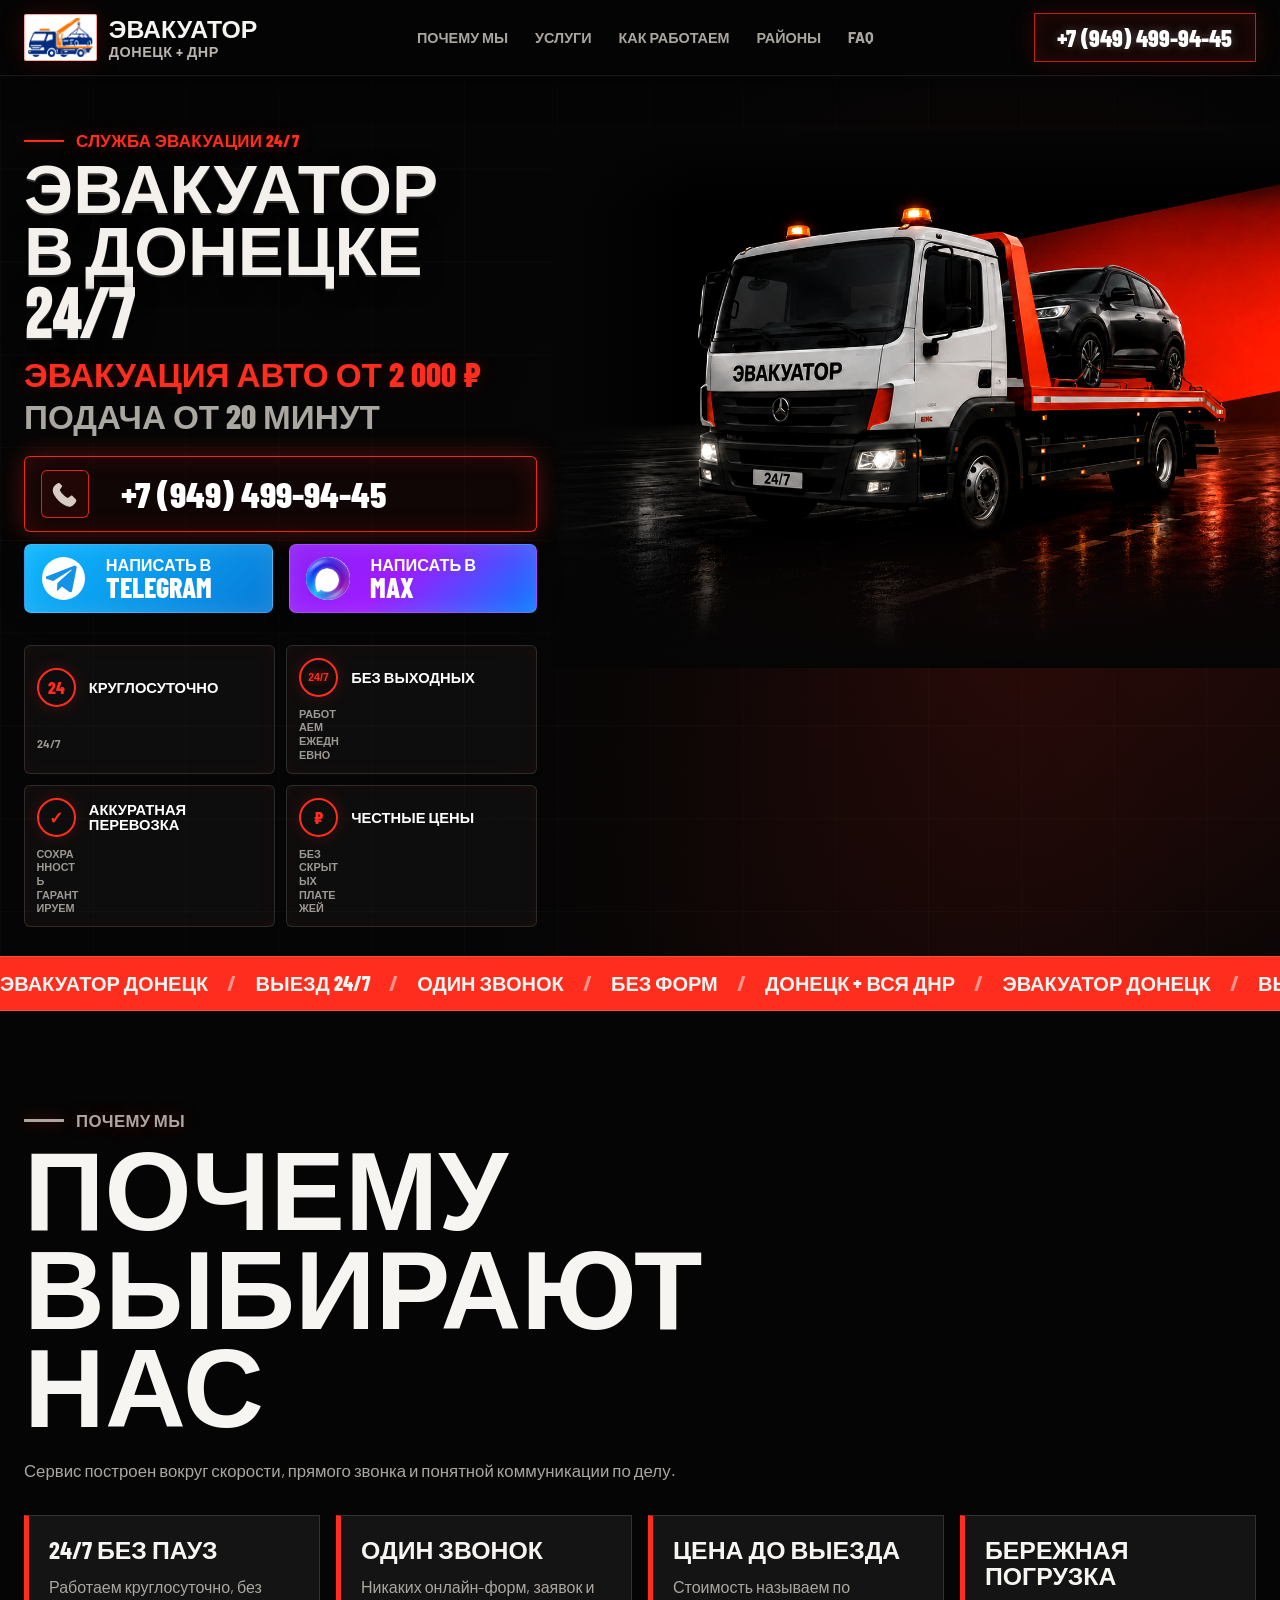
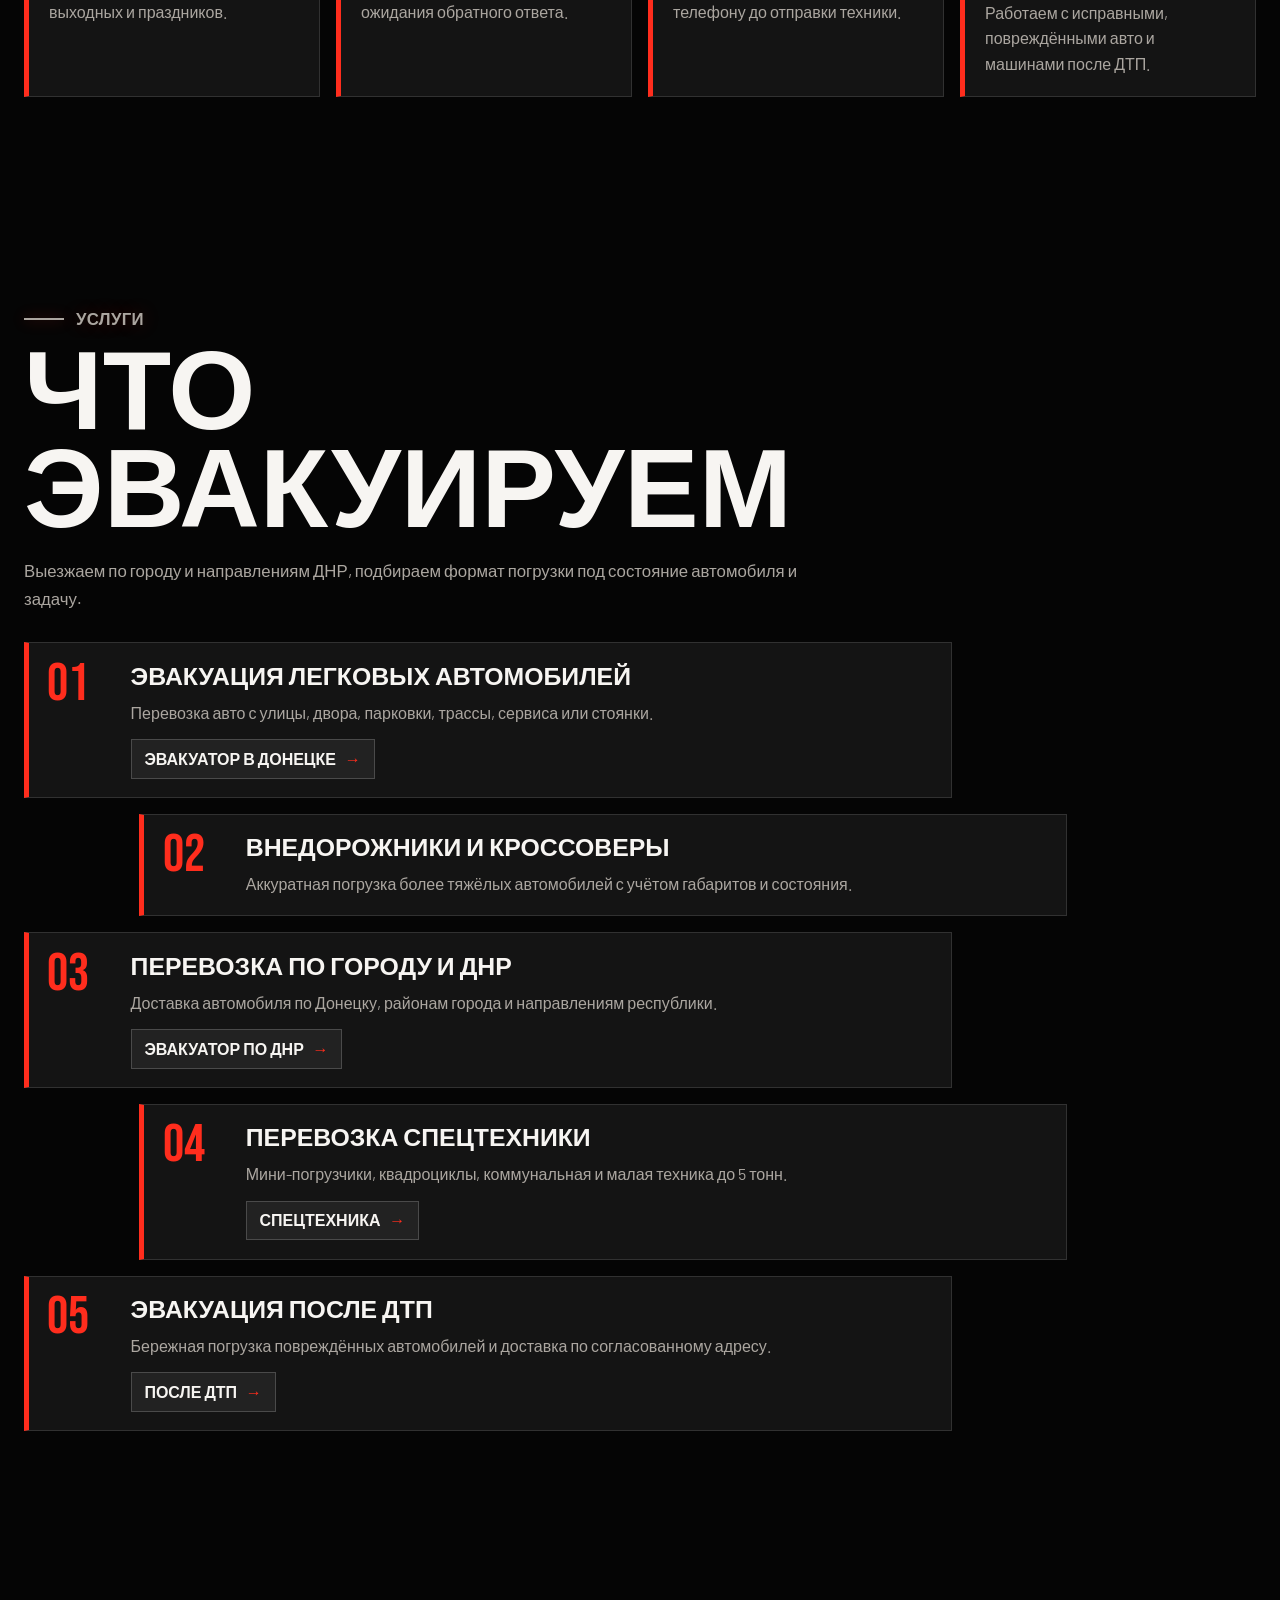
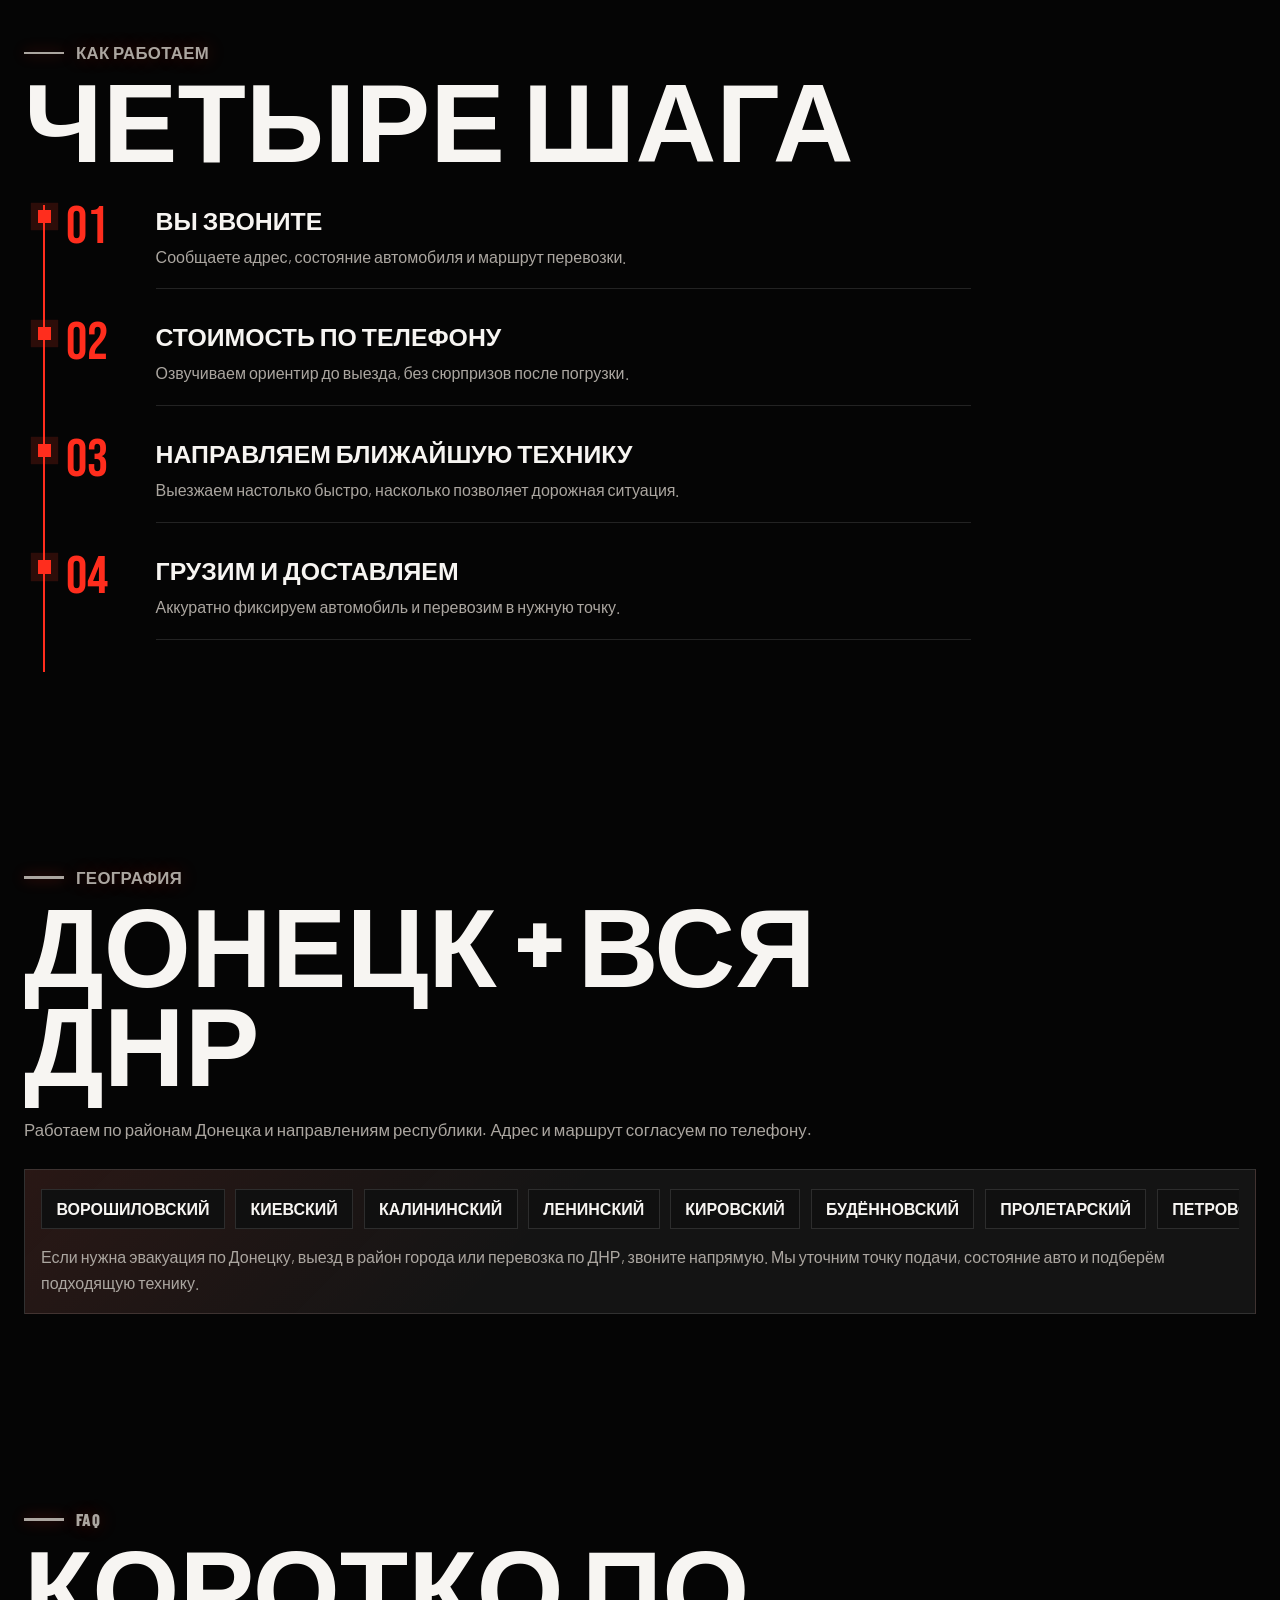
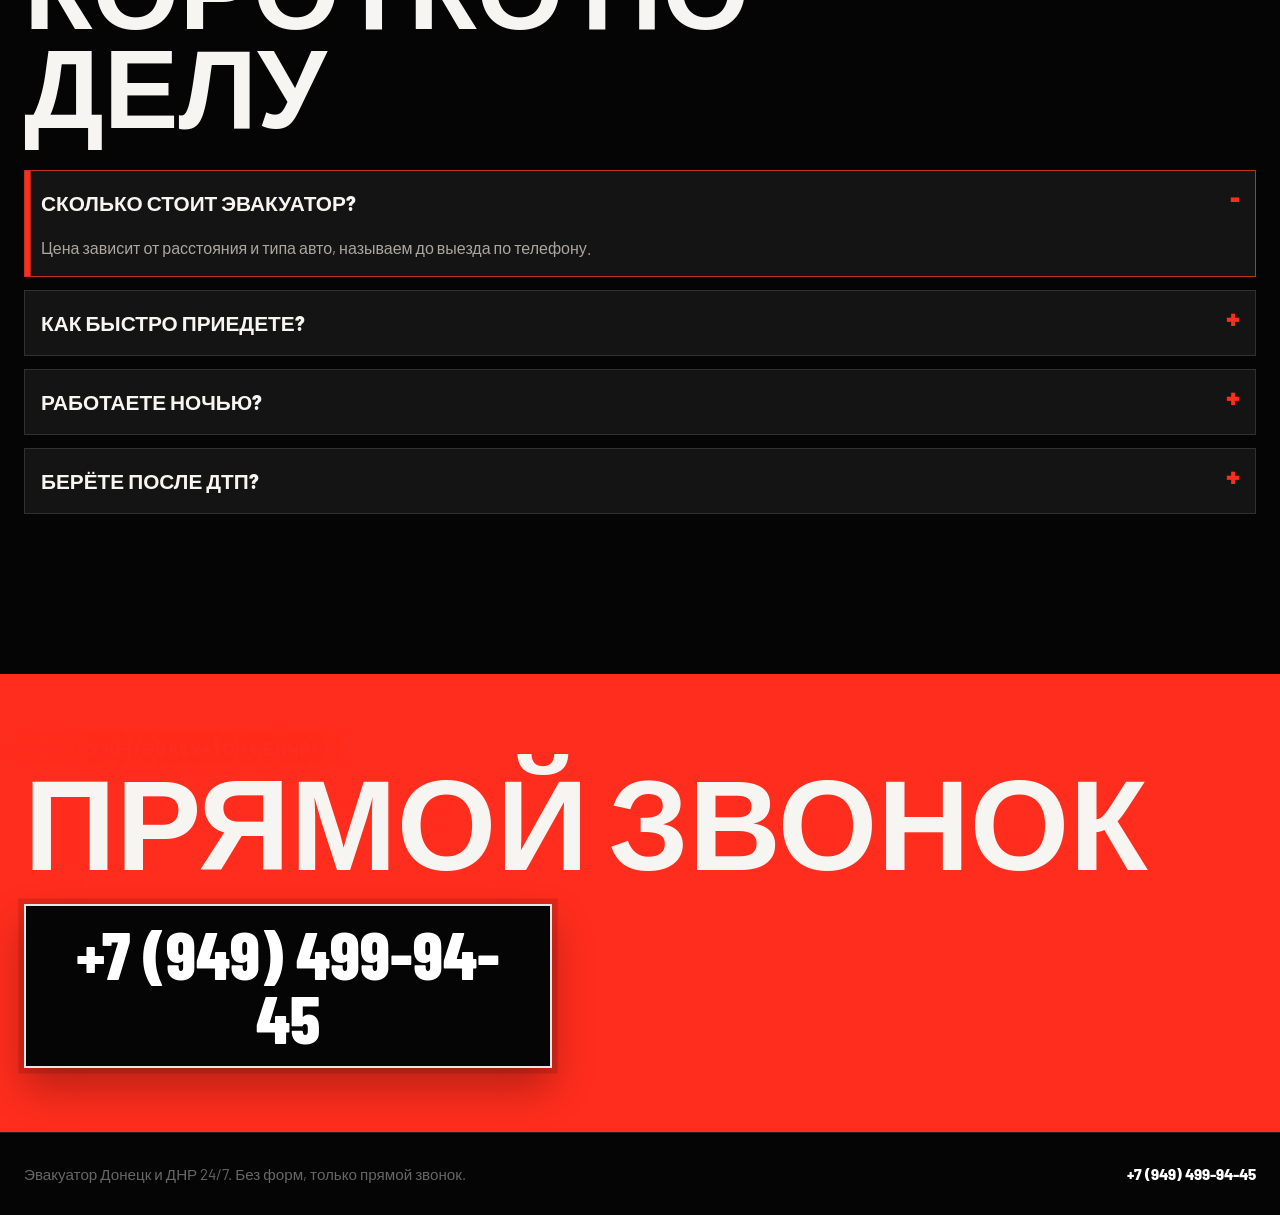
==== commit f12b2b60: "Restyle hero benefit cards" ====
--- a/index.html
+++ b/index.html
@@ -1409,8 +1409,9 @@
     .hero-benefits {
       grid-area: benefits;
       display: grid;
-      grid-template-columns: repeat(4, minmax(0, 1fr));
-      width: min(44rem, 100%);
+      grid-template-columns: repeat(2, minmax(0, 1fr));
+      gap: 0.72rem;
+      width: min(35.2rem, 100%);
       align-self: start;
       margin-top: 0;
       color: #ffffff;
@@ -1418,34 +1419,38 @@
 
     .hero-benefit {
       display: grid;
-      gap: 0.28rem;
-      min-height: 5.25rem;
+      grid-template-columns: 2.65rem 1fr;
+      gap: 0.62rem;
+      min-height: 5.1rem;
       min-width: 0;
-      padding: 0 0.72rem;
-      border-right: 1px solid rgba(255, 255, 255, 0.18);
-      align-content: start;
+      padding: 0.72rem;
+      border: 1px solid rgba(255, 255, 255, 0.12);
+      border-radius: 6px;
+      align-items: center;
+      background: rgba(255, 255, 255, 0.035);
+      box-shadow: inset 0 0 18px rgba(255, 45, 29, 0.05);
       overflow: hidden;
     }
 
     .hero-benefit:first-child {
-      padding-left: 0;
+      padding-left: 0.72rem;
     }
 
     .hero-benefit:last-child {
-      border-right: 0;
+      border-right: 1px solid rgba(255, 255, 255, 0.12);
     }
 
     .benefit-icon {
       display: grid;
       place-items: center;
-      width: 2.55rem;
-      height: 2.55rem;
-      margin-bottom: 0.25rem;
+      width: 2.45rem;
+      height: 2.45rem;
+      margin-bottom: 0;
       border: 2px solid var(--red);
       border-radius: 999px;
       color: var(--red);
       font-family: "Barlow Condensed", Arial, sans-serif;
-      font-size: 1.18rem;
+      font-size: 1.08rem;
       font-weight: 800;
       line-height: 1;
       box-shadow: 0 0 18px rgba(255, 45, 29, 0.18);
@@ -1453,7 +1458,7 @@
 
     .benefit-icon-247 {
       font-family: Arial, sans-serif;
-      font-size: 0.72rem;
+      font-size: 0.66rem;
       font-weight: 900;
       letter-spacing: 0;
       line-height: 1;
@@ -1470,17 +1475,17 @@
       display: block;
       max-width: 100%;
       font-family: "Barlow Condensed", Arial, sans-serif;
-      font-size: clamp(0.82rem, 0.86vw, 0.94rem);
+      font-size: clamp(0.92rem, 1vw, 1.05rem);
       line-height: 1.07;
       text-transform: uppercase;
-      overflow-wrap: anywhere;
+      overflow-wrap: normal;
     }
 
     .hero-benefit span:last-child {
       display: block;
       max-width: 100%;
       color: #9d9891;
-      font-size: 0.76rem;
+      font-size: 0.68rem;
       font-weight: 700;
       line-height: 1.25;
       text-transform: uppercase;
@@ -1751,33 +1756,31 @@
       .hero-benefits {
         order: 3;
         width: 100%;
-        grid-template-columns: repeat(4, minmax(0, 1fr));
+        grid-template-columns: repeat(2, minmax(0, 1fr));
+        gap: 0.62rem;
         margin: 0;
         padding: 0 0 1.8rem;
       }
 
       .hero-benefit {
-        min-height: 8.2rem;
-        padding: 0 0.3rem;
+        grid-template-columns: 1fr;
+        min-height: 7rem;
+        padding: 0.72rem 0.48rem;
         text-align: center;
         justify-items: center;
+        align-items: start;
       }
 
       .hero-benefit:first-child {
-        padding-left: 0;
+        padding-left: 0.48rem;
       }
 
       .hero-benefit:last-child {
-        padding-right: 0;
+        padding-right: 0.48rem;
       }
 
       .hero-benefit:nth-child(4) {
         display: grid;
-      }
-
-      .hero-benefits {
-        grid-template-columns: repeat(2, minmax(0, 1fr));
-        row-gap: 1rem;
       }
 
       .benefit-icon {
@@ -1793,11 +1796,11 @@
       }
 
       .hero-benefit strong {
-        font-size: 0.66rem;
+        font-size: 0.78rem;
       }
 
       .hero-benefit span:last-child {
-        font-size: 0.54rem;
+        font-size: 0.58rem;
       }
 
       .marquee {
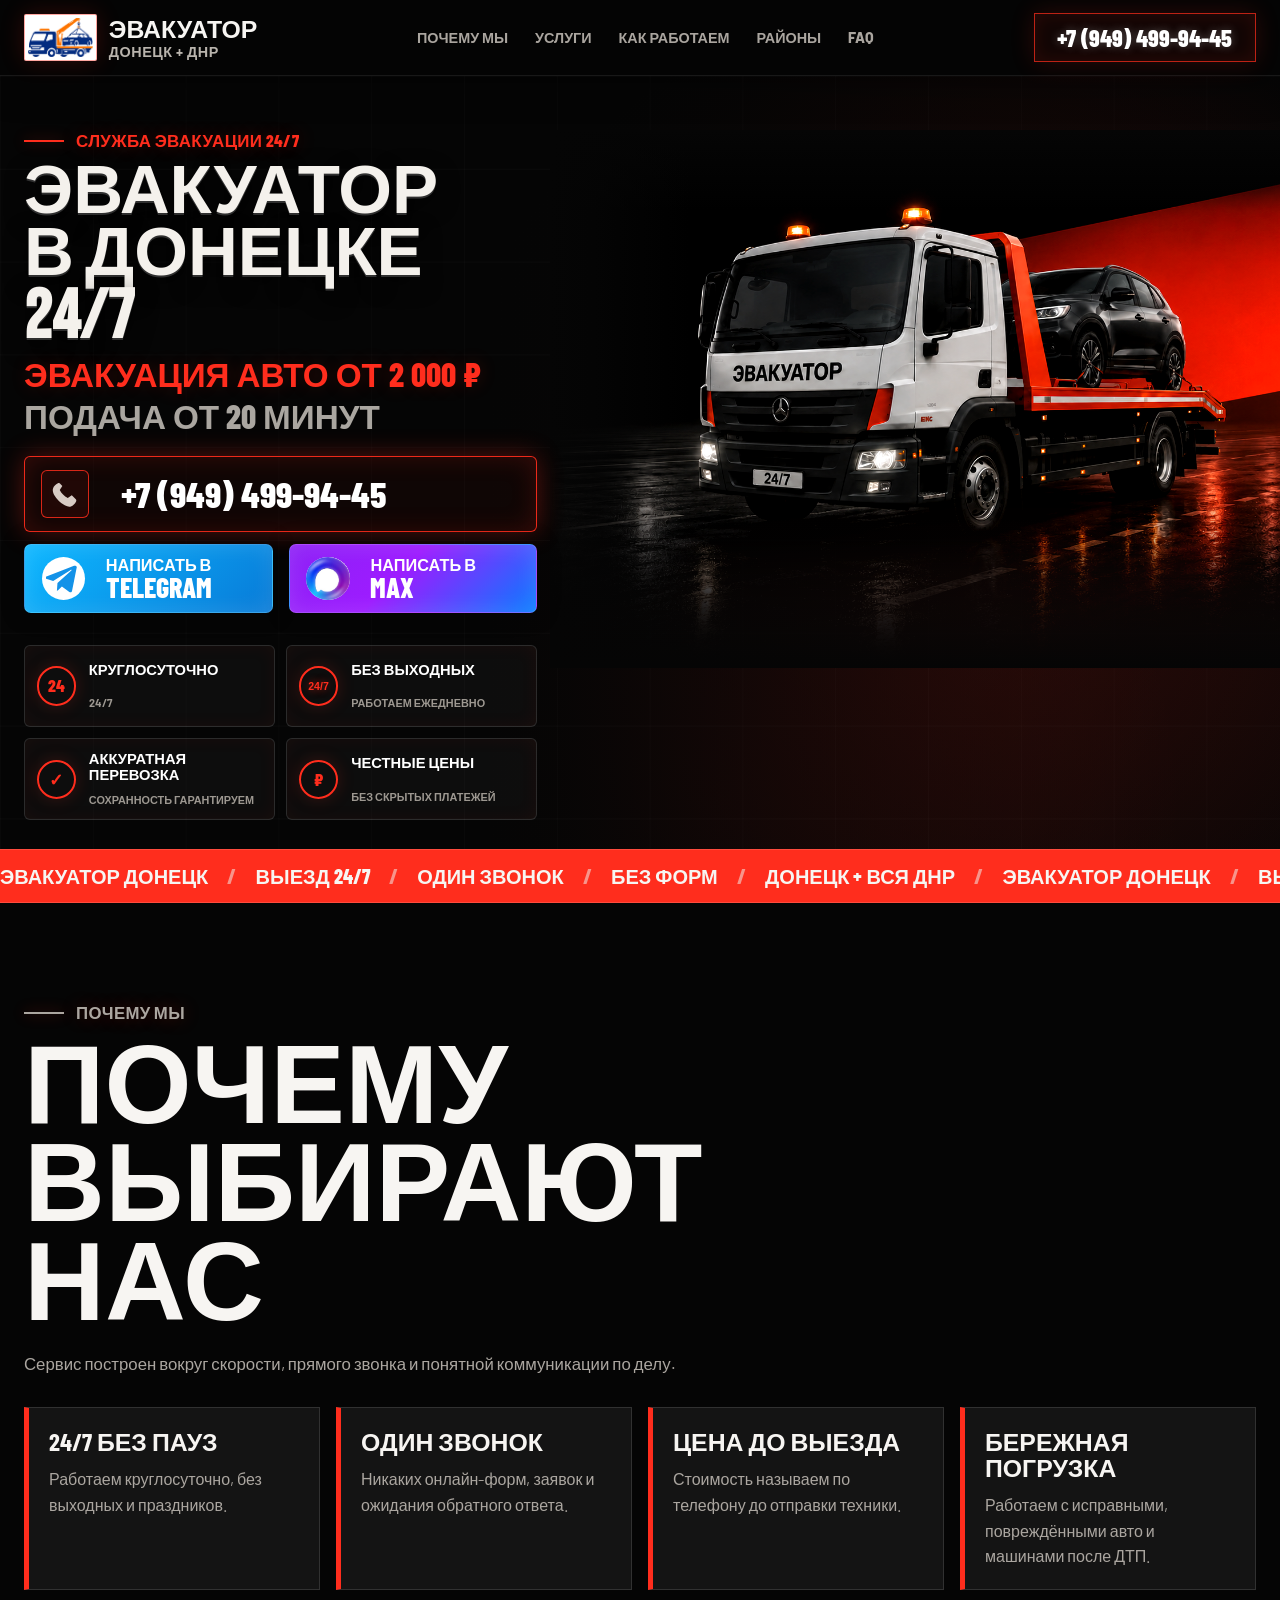
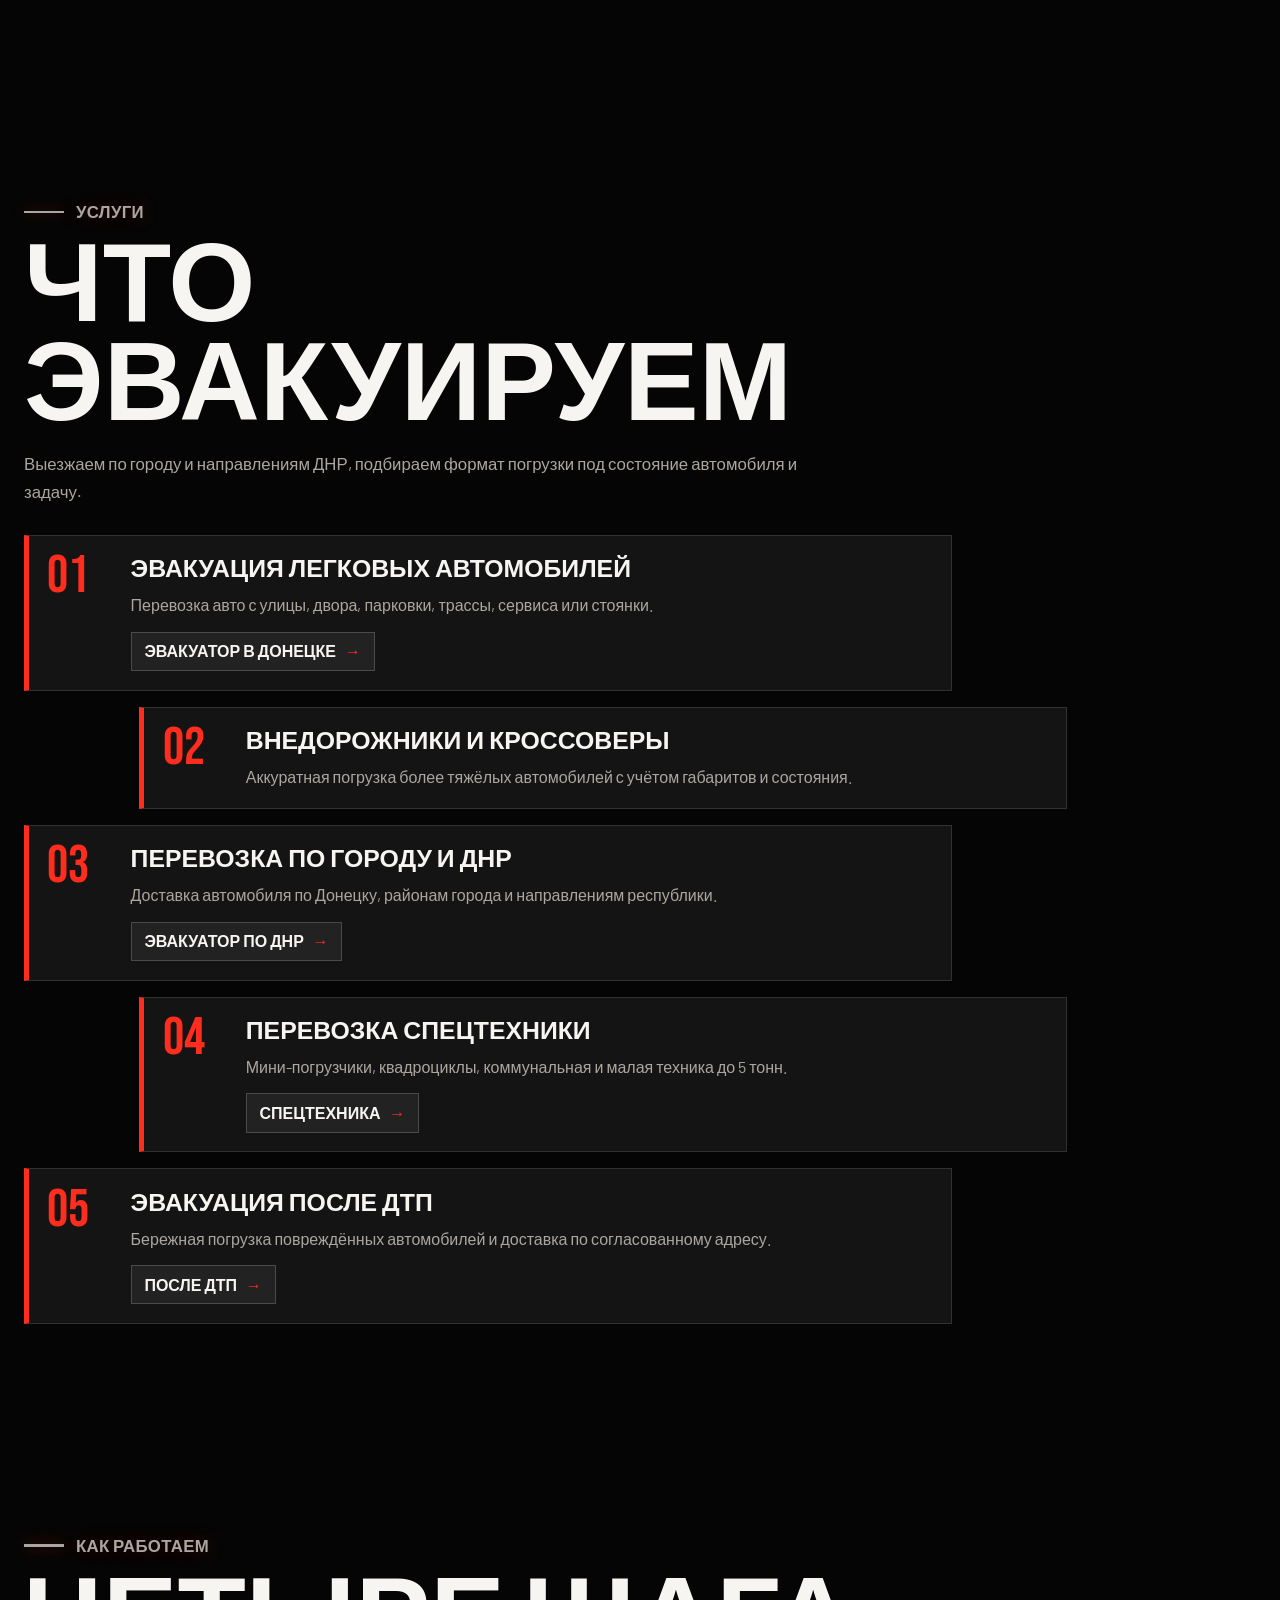
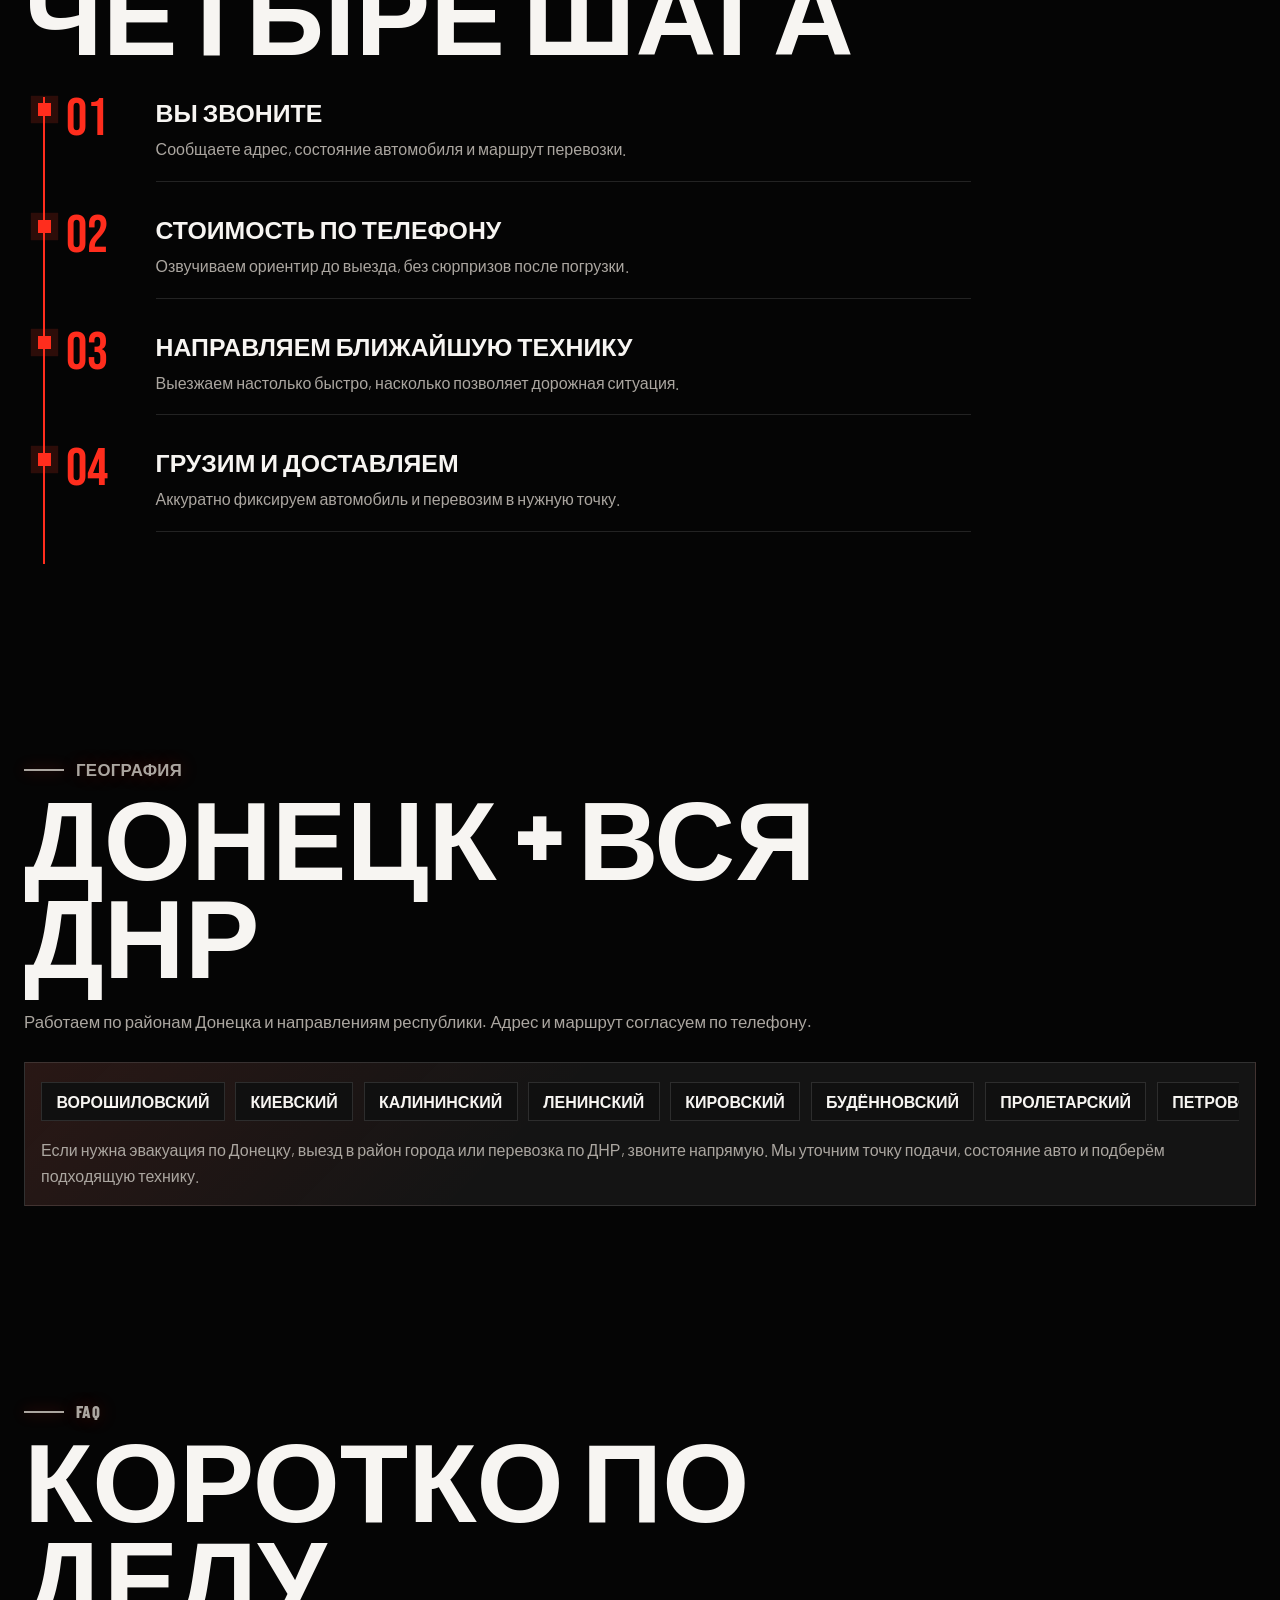
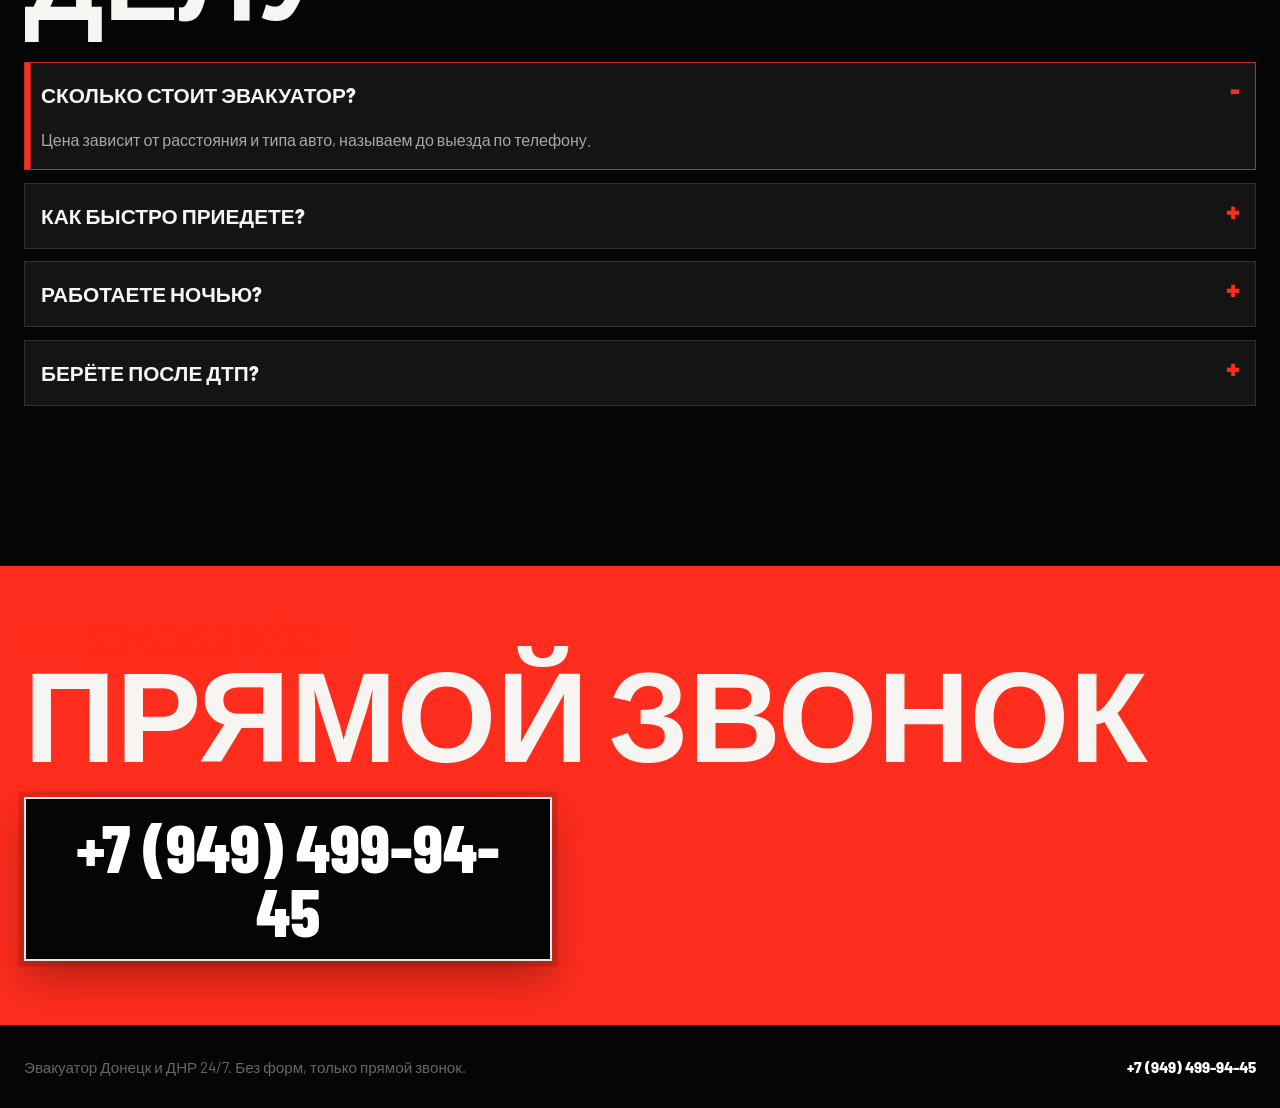
==== commit fe9bbbce: "Align hero benefit text" ====
--- a/index.html
+++ b/index.html
@@ -1442,6 +1442,7 @@
 
     .benefit-icon {
       display: grid;
+      grid-row: 1 / span 2;
       place-items: center;
       width: 2.45rem;
       height: 2.45rem;
@@ -1473,6 +1474,7 @@
 
     .hero-benefit strong {
       display: block;
+      grid-column: 2;
       max-width: 100%;
       font-family: "Barlow Condensed", Arial, sans-serif;
       font-size: clamp(0.92rem, 1vw, 1.05rem);
@@ -1483,6 +1485,7 @@
 
     .hero-benefit span:last-child {
       display: block;
+      grid-column: 2;
       max-width: 100%;
       color: #9d9891;
       font-size: 0.68rem;
